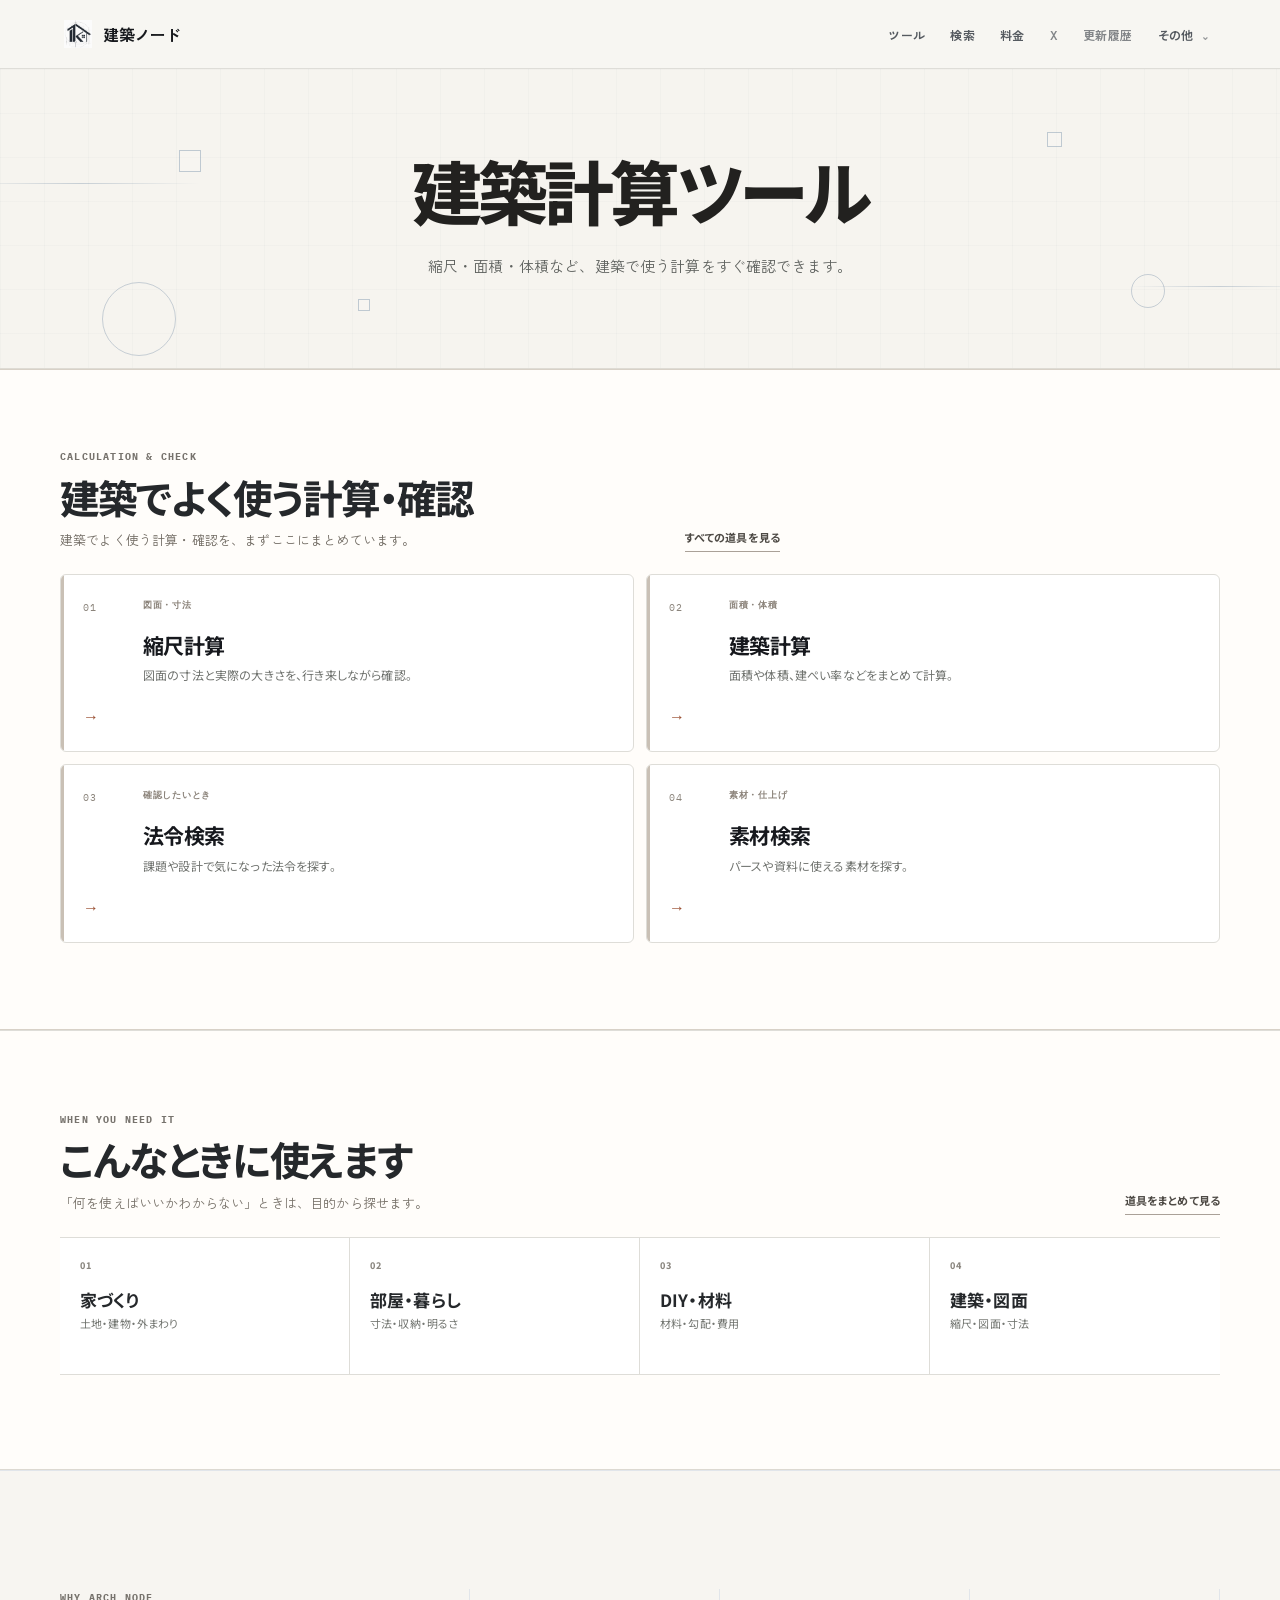
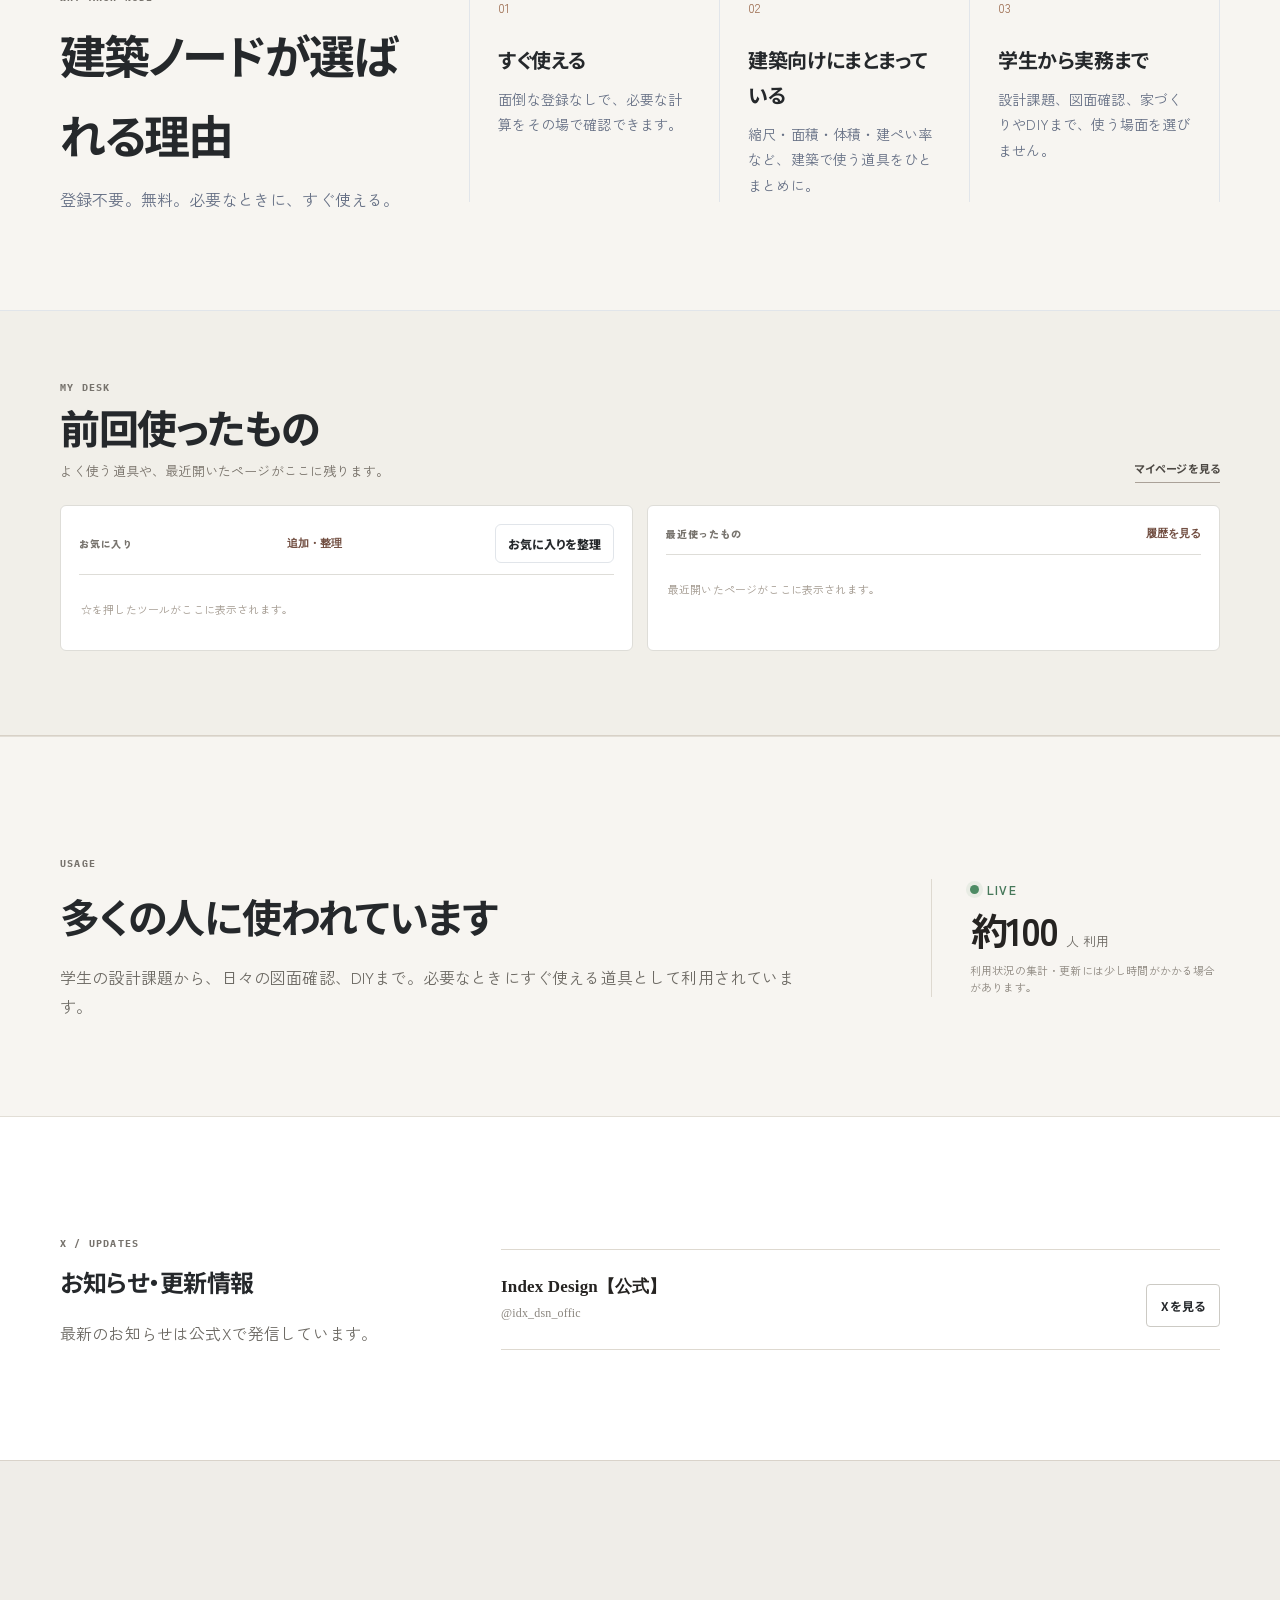
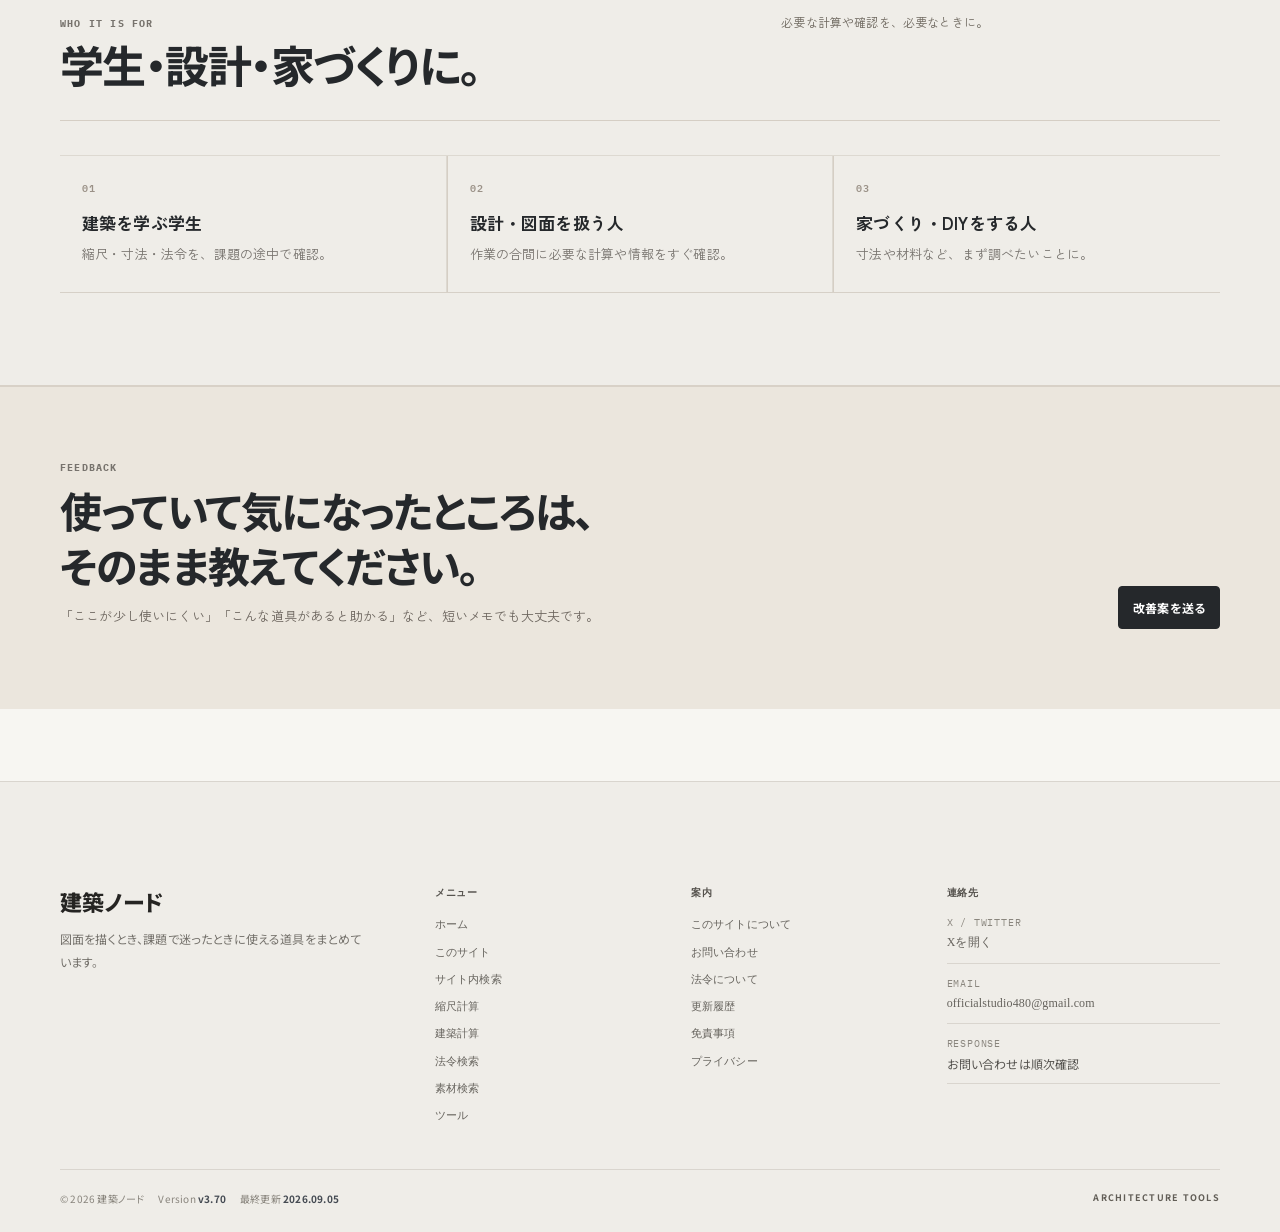
==== index.html @ 361b279d "Add files via upload" ====
<!doctype html>
<html lang="ja">
<head>
  <meta charset="UTF-8">
  <meta name="viewport" content="width=device-width, initial-scale=1">
  <meta name="description" content="建築ノードは、縮尺・面積・体積・建ぺい率など、建築で使う計算と確認のための道具をまとめたサイトです。建築を学ぶ学生から、図面を扱う人、家づくりやDIYをする人まで使えます。">
  <meta name="robots" content="index, follow">
  <meta name="author" content="建築ノード">
  <link rel="canonical" href="index.html">
  <meta property="og:type" content="website">
  <meta property="og:title" content="建築ノード｜建築計算・縮尺・図面確認の便利ツール">
  <meta property="og:description" content="建築ノードは、縮尺・面積・体積・建ぺい率など、建築で使う計算と確認のための道具をまとめたサイトです。建築を学ぶ学生から、図面を扱う人、家づくりやDIYをする人まで使えます。">
  <meta property="og:site_name" content="建築ノード">
  <meta name="twitter:card" content="summary">
  <meta name="twitter:title" content="建築ノード｜建築計算・縮尺・図面確認の便利ツール">
  <meta name="twitter:description" content="建築ノードは、縮尺・面積・体積・建ぺい率など、建築で使う計算と確認のための道具をまとめたサイトです。建築を学ぶ学生から、図面を扱う人、家づくりやDIYをする人まで使えます。">
  <meta name="theme-color" content="#f4f1eb">

  <title>建築ノード｜建築計算・縮尺・図面確認の便利ツール</title>
  <link rel="preconnect" href="https://fonts.googleapis.com">
  <link rel="preconnect" href="https://fonts.gstatic.com" crossorigin>
  <link href="https://fonts.googleapis.com/css2?family=IBM+Plex+Mono:wght@400;500;600&family=Manrope:wght@400;500;600;700;800&family=Noto+Sans+JP:wght@400;500;600;700;800&display=swap" rel="stylesheet">
  <link href="https://fonts.googleapis.com/css2?family=Zen+Kaku+Gothic+New:wght@400;500;600;700;800;900&display=swap" rel="stylesheet">
  <link rel="stylesheet" href="style.css">
  <meta name="google-site-verification" content="N6YGUapl4HbMPXYP9mu6be3vtUVY6AoU1dfnUfCmM9Y" />
<script type="application/ld+json">
[
  {
    "@context": "https://schema.org",
    "@type": "WebSite",
    "name": "建築ノード",
    "description": "建築ノードは、縮尺・面積・体積・建ぺい率など、建築で使う計算と確認のための道具をまとめたサイトです。建築を学ぶ学生から、図面を扱う人、家づくりやDIYをする人まで使えます。",
    "inLanguage": "ja"
  },
  {
    "@context": "https://schema.org",
    "@type": "WebPage",
    "name": "建築ノード｜建築計算・縮尺・図面確認の便利ツール",
    "description": "建築ノードは、縮尺・面積・体積・建ぺい率など、建築で使う計算と確認のための道具をまとめたサイトです。建築を学ぶ学生から、図面を扱う人、家づくりやDIYをする人まで使えます。",
    "inLanguage": "ja"
  }
]
  </script>
</head>
<body class="home-page">
<!-- このページの内容を編集するときは、このHTMLファイルを開いてください。 -->

<header class="site-header">
  <div class="container header-inner">
    <a class="logo" href="index.html">
      <span class="logo-mark"><img src="IMG/logo.png" alt="建築ノード"></span>
      <span>建築ノード</span>
    </a>

    <!-- PCでは各機能を直接表示。スマホではハンバーガーにまとめます。 -->
    <button class="menu-toggle" id="menuToggle" aria-label="メニュー" aria-expanded="false">
      <span></span>
      <span></span>
      <span></span>
    </button>
    <nav class="main-nav" id="mainNav" aria-label="メインナビゲーション">
      <a href="tools.html">ツール</a>
      <a href="search.html">検索</a>
      <a href="plans.html">料金</a>
      <a class="header-x-link" href="https://x.com/idx_dsn_offic" target="_blank" rel="noopener noreferrer" aria-label="公式Xを開く">X</a>
      <a class="header-updates-link" href="updates.html" aria-label="更新履歴">更新履歴</a>
      <details class="nav-more">
        <summary>その他</summary>
        <div class="nav-more-panel">
          <a href="scale.html">縮尺計算</a>
          <a href="calculator.html">建築計算</a>
          <a href="law.html">法令検索</a>
          <a href="materials.html">素材検索</a>
          <a href="about.html">このサイト</a>
          <a href="contact.html">お問い合わせ</a>
          <a href="mypage.html">マイページ</a>
        </div>
      </details>
    </nav>
  </div>
</header>

<main>
  <section class="hero hero-human home-hero-minimal" aria-labelledby="homeHeroTitle">
    <div class="home-motion-field" aria-hidden="true">
      <span class="motion-square motion-square-a"></span>
      <span class="motion-square motion-square-b"></span>
      <span class="motion-square motion-square-c"></span>
      <span class="motion-circle motion-circle-a"></span>
      <span class="motion-circle motion-circle-b"></span>
      <span class="motion-line motion-line-a"></span>
      <span class="motion-line motion-line-b"></span>
    </div>
    <div class="container home-hero-minimal-inner">
      <h1 id="homeHeroTitle">建築計算ツール</h1>
      <p>縮尺・面積・体積など、建築で使う計算をすぐ確認できます。</p>
    </div>
  </section>

  <section class="section home-tools" id="tools">
    <div class="container">
      <div class="section-intro home-section-intro">
        <div>
          <p class="section-label">CALCULATION & CHECK</p>
          <h2>建築でよく使う計算・確認</h2>
          <p>建築でよく使う計算・確認を、まずここにまとめています。</p>
        </div>
        <a class="text-link" href="tools.html">すべての道具を見る</a>
      </div>

      <div class="tool-grid human-tool-grid">
        <a class="tool-card human-tool-card human-tool-main" href="scale.html">
          <span class="human-tool-index">01</span>
          <div class="human-tool-content">
            <span class="human-tool-kicker">図面・寸法</span>
            <h2>縮尺計算</h2>
            <p>図面の寸法と実際の大きさを、行き来しながら確認。</p>
          </div>
          
        </a>

        <a class="tool-card human-tool-card human-tool-main" href="calculator.html">
          <span class="human-tool-index">02</span>
          <div class="human-tool-content">
            <span class="human-tool-kicker">面積・体積</span>
            <h2>建築計算</h2>
            <p>面積や体積、建ぺい率などをまとめて計算。</p>
          </div>
          
        </a>

        <a class="tool-card human-tool-card" href="law.html">
          <span class="human-tool-index">03</span>
          <div class="human-tool-content">
            <span class="human-tool-kicker">確認したいとき</span>
            <h2>法令検索</h2>
            <p>課題や設計で気になった法令を探す。</p>
          </div>
          
        </a>

        <a class="tool-card human-tool-card" href="materials.html">
          <span class="human-tool-index">04</span>
          <div class="human-tool-content">
            <span class="human-tool-kicker">素材・仕上げ</span>
            <h2>素材検索</h2>
            <p>パースや資料に使える素材を探す。</p>
          </div>
          
        </a>
      </div>
    </div>
  </section>

  <section class="section purpose-strip human-purpose" aria-label="目的から探す">
    <div class="container">
      <div class="purpose-strip-head">
        <div>
          <p class="section-label">WHEN YOU NEED IT</p>
          <h2>こんなときに使えます</h2>
          <p>「何を使えばいいかわからない」ときは、目的から探せます。</p>
        </div>
        <a class="text-link" href="tools.html">道具をまとめて見る</a>
      </div>
      <div class="purpose-strip-grid human-purpose-grid">
        <a class="purpose-card" href="tools.html?purpose=home"><small>01</small><strong>家づくり</strong><span>土地・建物・外まわり</span></a>
        <a class="purpose-card" href="tools.html?purpose=room"><small>02</small><strong>部屋・暮らし</strong><span>寸法・収納・明るさ</span></a>
        <a class="purpose-card" href="tools.html?purpose=diy"><small>03</small><strong>DIY・材料</strong><span>材料・勾配・費用</span></a>
        <a class="purpose-card" href="tools.html?purpose=arch"><small>04</small><strong>建築・図面</strong><span>縮尺・図面・寸法</span></a>
      </div>
    </div>
  </section>


  <section class="section reasons-section" aria-labelledby="reasonsTitle">
    <div class="container reasons-inner">
      <div class="reasons-intro">
        <p class="section-label">WHY ARCH NODE</p>
        <h2 id="reasonsTitle">建築ノードが選ばれる理由</h2>
        <p>登録不要。無料。必要なときに、すぐ使える。</p>
      </div>
      <div class="reasons-grid">
        <article class="reason-item">
          <span>01</span>
          <h3>すぐ使える</h3>
          <p>面倒な登録なしで、必要な計算をその場で確認できます。</p>
        </article>
        <article class="reason-item">
          <span>02</span>
          <h3>建築向けにまとまっている</h3>
          <p>縮尺・面積・体積・建ぺい率など、建築で使う道具をひとまとめに。</p>
        </article>
        <article class="reason-item">
          <span>03</span>
          <h3>学生から実務まで</h3>
          <p>設計課題、図面確認、家づくりやDIYまで、使う場面を選びません。</p>
        </article>
      </div>
    </div>
  </section>





  <section class="section node-dashboard home-dashboard" aria-label="建築ノード クイックアクセス">
    <div class="container">
      <div class="dashboard-heading">
        <div>
          <p class="section-label">MY DESK</p>
          <h2>前回使ったもの</h2>
          <p>よく使う道具や、最近開いたページがここに残ります。</p>
        </div>
        <a class="text-link" href="mypage.html">マイページを見る</a>
      </div>
      <div class="node-dashboard-grid">
        <div class="node-dashboard-panel human-dashboard-panel">
          <div class="node-panel-head"><span>お気に入り</span><a href="search.html">追加・整理</a></div>
          <div id="nodeFavorites" class="node-mini-grid"></div>
        </div>
        <div class="node-dashboard-panel human-dashboard-panel">
          <div class="node-panel-head"><span>最近使ったもの</span><a href="search.html">履歴を見る</a></div>
          <div id="nodeRecent" class="node-mini-grid"></div>
        </div>
      </div>
    </div>
  </section>


  <section class="section usage-section" aria-label="利用状況">
    <div class="container usage-natural">
      <div class="usage-natural-copy">
        <p class="section-label">USAGE</p>
        <h2>多くの人に使われています</h2>
        <p>学生の設計課題から、日々の図面確認、DIYまで。必要なときにすぐ使える道具として利用されています。</p>
      </div>
      <div class="usage-natural-status" aria-label="現在の利用状況">
        <div class="usage-live"><span class="live-dot" aria-hidden="true"></span><span>LIVE</span></div>
        <div class="usage-people"><strong id="usageCount">約100</strong><span>人 利用</span></div>
        <p>利用状況の集計・更新には少し時間がかかる場合があります。</p>
      </div>
    </div>
  </section>
  <section class="section x-section" aria-labelledby="xTimelineTitle">
    <div class="container x-section-inner x-link-only">
      <div class="x-section-heading">
        <p class="section-label">X / UPDATES</p>
        <h2 id="xTimelineTitle">お知らせ・更新情報</h2>
        <p>最新のお知らせは公式Xで発信しています。</p>
      </div>
      <a class="x-update-link-card" href="https://x.com/idx_dsn_offic" target="_blank" rel="noopener noreferrer" aria-label="Index Design公式Xを見る">
        <div>
          <strong>Index Design【公式】</strong>
          <span>@idx_dsn_offic</span>
        </div>
        <span class="button secondary">Xを見る</span>
      </a>
    </div>
  </section>

  <section class="section people-section people-section-clean" aria-label="建築ノードを使う人">
    <div class="container">
      <div class="people-section-head">
        <div>
          <p class="section-label">WHO IT IS FOR</p>
          <h2>学生・設計・家づくりに。</h2>
        </div>
        <p class="people-section-note">必要な計算や確認を、必要なときに。</p>
      </div>
      <div class="people-simple-grid">
        <div class="people-simple-item"><span>01</span><strong>建築を学ぶ学生</strong><p>縮尺・寸法・法令を、課題の途中で確認。</p></div>
        <div class="people-simple-item"><span>02</span><strong>設計・図面を扱う人</strong><p>作業の合間に必要な計算や情報をすぐ確認。</p></div>
        <div class="people-simple-item"><span>03</span><strong>家づくり・DIYをする人</strong><p>寸法や材料など、まず調べたいことに。</p></div>
      </div>
    </div>
  </section>

  <section class="section home-feedback" aria-label="フィードバック">
    <div class="container home-feedback-inner">
      <div>
        <p class="section-label">FEEDBACK</p>
        <h2>使っていて気になったところは、<br>そのまま教えてください。</h2>
        <p>「ここが少し使いにくい」「こんな道具があると助かる」など、短いメモでも大丈夫です。</p>
      </div>
      <a class="button" data-feedback href="contact.html">改善案を送る</a>
    </div>
  </section>

</main>

<footer class="site-footer">
  <div class="container site-footer-inner">
    <div class="footer-top">
      <div class="footer-brand">
        <div class="footer-brand-name">建築ノード</div>
        <p class="footer-brand-copy">図面を描くとき、課題で迷ったときに使える道具をまとめています。</p>
      </div>

      <div>
        <div class="footer-heading">メニュー</div>
        <nav class="footer-links" aria-label="フッターナビゲーション">
          <a href="index.html">ホーム</a>
          <a href="about.html">このサイト</a>
          <a href="search.html">サイト内検索</a>
          <a href="scale.html">縮尺計算</a>
          <a href="calculator.html">建築計算</a>
          <a href="law.html">法令検索</a>
          <a href="materials.html">素材検索</a><a href="tools.html">ツール</a>
        </nav>
      </div>

      <div>
        <div class="footer-heading">案内</div>
        <div class="footer-links">
          <a href="about.html">このサイトについて</a>
          <a href="contact.html">お問い合わせ</a>
          <a href="law.html">法令について</a>
          <a href="updates.html">更新履歴</a>
          <a href="about.html#disclaimer">免責事項</a>
          <a href="about.html#privacy">プライバシー</a>
        </div>
      </div>

      <div>
        <div class="footer-heading">連絡先</div>
        <div class="footer-contact">
          <div class="footer-contact-row">
            <span class="footer-label">X / Twitter</span>
            <a id="footerXLink" href="#" aria-label="X">未設定</a>
          </div>
          <div class="footer-contact-row">
            <span class="footer-label">Email</span>
            <a id="footerMailLink" href="#" aria-label="メール">未設定</a>
          </div>
          <div class="footer-contact-row">
            <span class="footer-label">Response</span>
            <span>お問い合わせは順次確認</span>
          </div>
        </div>
      </div>
    </div>

    <div class="footer-meta">
      <div class="footer-meta-left">
        <span>© 2026 建築ノード</span>
        <span>Version <strong data-site-version>v3.73</strong></span>
        <span>最終更新 <strong data-site-updated>2026.09.05</strong></span>
      </div>
      <div class="footer-meta-right">
        <span class="footer-status">ARCHITECTURE TOOLS</span>
      </div>
    </div>
  </div>
</footer>

<button class="back-to-top" id="backToTop" type="button" aria-label="ページ上部へ戻る">
  <span aria-hidden="true">↑</span>
</button>

<script src="script.js"></script>
</body>
</html>
---- style.css ----
/* ========================================
   建築ノード - 共通CSS
   ここを編集するとサイト全体のデザインを変更できます。
   ======================================== */

:root {
  /* 色 */
  --background: #f6f7f9;
  --surface: #ffffff;
  --surface-hover: #fbfcff;
  --grid-line: #e5e8ed;
  --text: #16181d;
  --sub-text: #667085;
  --muted: #98a0ad;
  --border: #e1e5ea;
  --accent: #315fe8;
  --accent-hover: #244bc2;
  --black: #16181d;

  /* 形・幅 */
  --radius: 12px;
  --max-width: 1180px;

  /* 影 */
  --shadow: 0 8px 30px rgba(16, 24, 40, 0.06);
}

* {
  box-sizing: border-box;
}

html {
  scroll-behavior: smooth;
}

body {
  margin: 0;
  background: var(--background);
  color: var(--text);
  font-family: "UD デジタル 教科書体 N-R", "UD Digi Kyokasho N-R", "BIZ UDP明朝", "Yu Mincho", serif;
  font-size: 17px;
  line-height: 1.7;
  -webkit-font-smoothing: antialiased;
}

a {
  color: inherit;
}

/* ---------- 共通コンテナ ---------- */
.container {
  width: min(var(--max-width), calc(100% - 64px));
  margin: 0 auto;
}

/* ---------- ヘッダー ---------- */
.site-header {
  position: sticky;
  top: 0;
  z-index: 100;
  background: #ffffff;
  border-bottom: 1px solid var(--border);
  backdrop-filter: blur(14px);
}

.header-inner {
  min-height: 72px;
  display: flex;
  align-items: center;
  justify-content: space-between;
}

/* ロゴ */
.logo {
  display: inline-flex;
  align-items: center;
  gap: 2px;
  text-decoration: none;
  font-family: "UD デジタル 教科書体 N-R", "UD Digi Kyokasho N-R", "BIZ UDP明朝", "Yu Mincho", serif;
  font-size: 20px;
  font-weight: 600;
  letter-spacing: 0.075em;
  white-space: nowrap;
}

.logo-mark img{
  width: 45px;
  display: grid;
  place-items: center;
  font-family: "UD デジタル 教科書体 N-R", "UD Digi Kyokasho N-R", "BIZ UDP明朝", "Yu Mincho", serif;
}

/* PCナビ
   ツールを隠さず、ヘッダーから直接選べるようにしています。 */
.main-nav {
  display: flex;
  align-items: center;
  gap: 28px;
}

.main-nav > a {
  position: relative;
  padding: 8px 0;
  color: #343840;
  font-family: "UD デジタル 教科書体 N-R", "UD Digi Kyokasho N-R", "BIZ UDP明朝", "Yu Mincho", serif;
  font-size: 11px;
  font-weight: 700;
  letter-spacing: 0.12em;
  text-decoration: none;
  white-space: nowrap;
  transition: color 0.18s ease;
}

.main-nav > a:hover {
  color: var(--accent);
}

.main-nav > a::after {
  content: "";
  position: absolute;
  left: 0;
  right: 0;
  bottom: 2px;
  height: 1px;
  background: var(--accent);
  transform: scaleX(0);
  transform-origin: right;
  transition: transform 0.18s ease;
}

.main-nav > a:hover::after,
.main-nav > a:focus-visible::after {
  transform: scaleX(1);
  transform-origin: left;
}

/* ハンバーガー */
.menu-toggle {
  position: relative;
  z-index: 120;
  display: none;
  width: 40px;
  height: 40px;
  padding: 8px;
  border: 1px solid var(--border);
  border-radius: 8px;
  background: var(--surface);
  cursor: pointer;
}

.menu-toggle span {
  display: block;
  height: 1px;
  margin: 5px 0;
  background: var(--text);
}

/* ---------- トップページ ---------- */
.hero {
  min-height: 590px;
  display: flex;
  align-items: center;
  border-bottom: 1px solid var(--border);

  /* 建築図面をイメージした細いグリッド */
  background-color: var(--background);
  background-image:
    linear-gradient(to right, var(--grid-line) 1px, transparent 1px),
    linear-gradient(to bottom, var(--grid-line) 1px, transparent 1px);
  background-size: 48px 48px;
}

.hero-inner {
  max-width: 720px;
  padding: 56px 0 62px;
}

.eyebrow {
  margin: 0 0 20px;
  color: var(--accent);
  font-family: "UD デジタル 教科書体 N-R", "UD Digi Kyokasho N-R", "BIZ UDP明朝", "Yu Mincho", serif;
  font-size: 11px;
  font-weight: 800;
  letter-spacing: 0.18em;
  line-height: 1.4;
}

.hero h1 {
  margin: 0;
  color: var(--text);
  font-size: clamp(50px, 6vw, 76px);
  line-height: 1.08;
  letter-spacing: -0.055em;
  font-weight: 800;
}

.hero h1 .accent {
  display: block;
  margin-top: 2px;
  color: var(--accent);
}

.hero p:not(.eyebrow) {
  max-width: 430px;
  margin: 28px 0 0;
  color: #596273;
  font-size: 14px;
  line-height: 1.9;
}

.hero-button {
  display: inline-flex;
  align-items: center;
  justify-content: space-between;
  min-width: 157px;
  margin-top: 31px;
  padding: 14px 17px;
  border: 1px solid var(--black);
  border-radius: 8px;
  background: var(--black);
  color: #fff;
  text-decoration: none;
  font-size: 13px;
  font-weight: 700;
  box-shadow: 0 5px 14px rgba(16, 24, 40, 0.12);
  transition: 0.18s ease;
}

.hero-button span:last-child {
  margin-left: 24px;
  font-size: 17px;
  line-height: 1;
}

.hero-button:hover {
  background: #2c2f35;
  transform: translateY(-2px);
}

/* ---------- ツールセクション ---------- */
.section {
  padding: 92px 0 112px;
}

.section-label {
  margin: 0 0 30px;
  color: var(--accent);
  font-family: "UD デジタル 教科書体 N-R", "UD Digi Kyokasho N-R", "BIZ UDP明朝", "Yu Mincho", serif;
  font-size: 11px;
  font-weight: 800;
  letter-spacing: 0.18em;
}

/* ツール一覧：関連するものを視線で追いやすい2列構成 */
.tool-grid {
  display: grid;
  grid-template-columns: repeat(2, minmax(0, 1fr));
  gap: 14px;
}

.tool-grid-extended {
  grid-template-columns: repeat(2, minmax(0, 1fr));
  gap: 18px;
}

.tool-card {
  min-height: 126px;
  display: grid;
  grid-template-columns: 190px 1fr auto;
  align-items: center;
  gap: 28px;
  padding: 27px 24px;
  background: rgba(255, 255, 255, 0.72);
  border: 1px solid var(--border);
  text-decoration: none;
  transition:
    background 0.18s ease,
    padding-left 0.18s ease,
    box-shadow 0.18s ease;
}

.tool-card:hover {
  padding-left: 30px;
  background: var(--surface);
  box-shadow: var(--shadow);
}

.tool-number {
  color: var(--muted);
  font-family: "UD デジタル 教科書体 N-R", "UD Digi Kyokasho N-R", "BIZ UDP明朝", "Yu Mincho", serif;
  font-size: 10px;
  font-weight: 700;
  letter-spacing: 0.14em;
}

.tool-card h2 {
  margin: 0 0 3px;
  color: var(--text);
  font-size: 19px;
  line-height: 1.4;
  letter-spacing: -0.02em;
}

.tool-card p {
  margin: 0;
  color: var(--sub-text);
  font-size: 13px;
}

.tool-card::after {
  content: "→";
  color: var(--accent);
  font-family: "UD デジタル 教科書体 N-R", "UD Digi Kyokasho N-R", "BIZ UDP明朝", "Yu Mincho", serif;
  font-size: 18px;
  transition: transform 0.18s ease;
}

.tool-card:hover::after {
  transform: translateX(4px);
}

/* ---------- 各ページ ---------- */
.page {
  padding: 76px 0 110px;
}

.page-heading {
  max-width: 780px;
  margin-bottom: 42px;
}

.page-heading h1 {
  margin: 0;
  color: var(--text);
  font-size: clamp(38px, 5vw, 58px);
  line-height: 1.15;
  letter-spacing: -0.045em;
}

.page-heading p:not(.eyebrow) {
  margin: 16px 0 0;
  color: var(--sub-text);
  font-size: 14px;
}

/* ---------- カード ---------- */
.card-grid,
.about-grid {
  display: grid;
  grid-template-columns: repeat(2, 1fr);
  border-top: 1px solid var(--border);
  border-left: 1px solid var(--border);
}

.card,
.about-block {
  padding: 26px;
  background: var(--surface);
  border-right: 1px solid var(--border);
  border-bottom: 1px solid var(--border);
}

.card h2,
.about-block h2 {
  margin: 10px 0 9px;
  color: var(--text);
  font-size: 18px;
  line-height: 1.4;
}

.card p,
.about-block p {
  margin: 0;
  color: var(--sub-text);
  font-size: 14px;
}

/* ---------- 検索フォーム ---------- */
.search-box {
  display: flex;
  gap: 10px;
  flex-wrap: wrap;
  margin-bottom: 14px;
}

.search-box input,
.search-box select,
.calc-form input,
.calc-form select {
  min-height: 46px;
  padding: 10px 13px;
  background: var(--surface);
  color: var(--text);
  border: 1px solid #d5dae1;
  border-radius: 8px;
  font: inherit;
}

.search-box input {
  flex: 1;
  min-width: 240px;
}

.search-box select {
  min-width: 180px;
}

.search-box input:focus,
.search-box select:focus,
.calc-form input:focus,
.calc-form select:focus {
  outline: 2px solid rgba(49, 95, 232, 0.16);
  border-color: var(--accent);
}

.result-count {
  color: var(--sub-text);
  font-size: 13px;
}

/* ---------- タグ ---------- */
.tag {
  display: inline-block;
  padding: 3px 8px;
  border-radius: 5px;
  background: #eef1f6;
  color: #596170;
  font-size: 11px;
  font-weight: 700;
}

.muted {
  font-size: 12px !important;
}

/* ---------- ボタン ---------- */
.button {
  display: inline-block;
  margin-top: 12px;
  padding: 10px 14px;
  border: 1px solid var(--accent);
  border-radius: 8px;
  background: var(--accent);
  color: #fff;
  text-decoration: none;
  font-size: 13px;
  font-weight: 700;
  cursor: pointer;
}

.button:hover {
  background: var(--accent-hover);
}

.button.secondary {
  background: transparent;
  color: var(--text);
  border-color: #cfd4dc;
}

.button.secondary:hover {
  background: #f1f3f6;
}

/* ---------- 計算フォーム ---------- */
.calc-google-button {
  margin-bottom: 10px;
}

.calc-form {
  padding: 26px;
  background: var(--surface);
  border: 1px solid var(--border);
  border-radius: var(--radius);
  box-shadow: var(--shadow);
}

.calc-row {
  display: grid;
  grid-template-columns: 1fr 1fr;
  gap: 14px;
  margin-bottom: 14px;
}

.calc-form label {
  display: block;
  margin-bottom: 6px;
  color: #3d4350;
  font-size: 12px;
  font-weight: 700;
}

.calc-form input,
.calc-form select {
  width: 100%;
}

.result {
  margin-top: 16px;
  padding: 15px;
  background: #f3f5f8;
  border-left: 2px solid var(--accent);
  border-radius: 0 6px 6px 0;
  font-weight: 700;
}

/* ---------- 素材プレビュー ---------- */
.material-preview {
  display: grid;
  height: 120px;
  margin-bottom: 16px;
  place-items: center;
  border-radius: 8px;
  background: #d7d1c6;
  color: #fff;
  font-size: 25px;
  font-weight: 800;
}

/* ---------- 注意書き ---------- */
.notice {
  margin-top: 28px;
  padding: 18px;
  background: #f1f3f6;
  border-left: 2px solid #aeb5bf;
  border-radius: 0 6px 6px 0;
}

.notice p {
  margin: 5px 0 0;
  color: var(--sub-text);
  font-size: 13px;
}

/* ---------- 結果なし ---------- */
.empty {
  grid-column: 1 / -1;
  padding: 34px;
  border: 1px dashed #c9ced6;
  color: var(--sub-text);
  text-align: center;
}

/* ---------- ABOUT ---------- */
.about-block p {
  white-space: pre-line;
}

/* ---------- フッター ---------- */
.site-footer {
  padding: 30px 0;
  border-top: 1px solid var(--border);
  color: var(--sub-text);
  font-size: 12px;
}

.footer-links {
  display: flex;
  flex-wrap: wrap;
  gap: 18px;
  margin-top: 8px;
}

.footer-links a {
  text-decoration: none;
}

.footer-links a:hover {
  color: var(--accent);
}

/* ========================================
   スマートフォン
   ======================================== */
@media (max-width: 900px) {
  .container {
    width: calc(100% - 40px);
  }

  .main-nav {
    gap: 18px;
  }

  .tool-card {
    grid-template-columns: 130px 1fr auto;
  }
}

@media (max-width: 760px) {
  .container {
    width: calc(100% - 32px);
  }

  .header-inner {
    min-height: 64px;
  }

  .menu-toggle {
    display: grid;
    place-items: center;
  }

  .menu-toggle span {
    grid-area: 1 / 1;
    width: 22px;
    margin: 0;
    transition: transform 0.18s ease, opacity 0.18s ease;
  }

  .menu-toggle span:nth-child(1) {
    transform: translateY(-6px);
  }

  .menu-toggle span:nth-child(2) {
    transform: translateY(0);
  }

  .menu-toggle span:nth-child(3) {
    transform: translateY(6px);
  }

  .menu-toggle.is-open span:nth-child(1) {
    transform: rotate(45deg);
  }

  .menu-toggle.is-open span:nth-child(2) {
    opacity: 0;
  }

  .menu-toggle.is-open span:nth-child(3) {
    transform: rotate(-45deg);
  }

  /* スマホではヘッダー内のリンクをハンバーガーにまとめる */
  .main-nav {
    display: none;
    position: absolute;
    top: 64px;
    left: 0;
    right: 0;
    flex-direction: column;
    align-items: stretch;
    gap: 0;
    padding: 8px 20px 18px;
    background: rgba(255, 255, 255, 0.98);
    border-bottom: 1px solid var(--border);
    box-shadow: 0 10px 24px rgba(16, 24, 40, 0.07);
  }

  .main-nav.open {
    display: flex;
  }

  .main-nav > a {
    width: 100%;
    padding: 13px 0;
    border-bottom: 1px solid #eef0f3;
    font-size: 11px;
  }

  .hero {
    min-height: 560px;
    background-size: 32px 32px;
  }

  .hero-inner {
    padding: 52px 0 58px;
  }

  .hero h1 {
    font-size: clamp(45px, 13vw, 65px);
  }

  .hero p:not(.eyebrow) {
    font-size: 13px;
  }

  .section {
    padding: 70px 0 80px;
  }

  .tool-card {
    min-height: 112px;
    grid-template-columns: 1fr auto;
    gap: 6px 12px;
    padding: 22px 18px;
  }

  .tool-card:hover {
    padding-left: 22px;
  }

  .tool-number {
    grid-column: 1 / -1;
  }

  .tool-card h2 {
    font-size: 18px;
  }

  .tool-card p {
    font-size: 12px;
  }

  .card-grid,
  .about-grid,
  .calc-row {
    grid-template-columns: 1fr;
  }

  .page {
    padding: 56px 0 80px;
  }

  .page-heading h1 {
    font-size: 40px;
  }

  .search-box input,
  .search-box select {
    width: 100%;
    min-width: 0;
  }
}


/* ---------- サイト内検索 ---------- */
.global-search {
  max-width: 760px;
  margin-bottom: 34px;
}

.global-search-form {
  display: flex;
  gap: 10px;
  align-items: stretch;
}

.global-search-form input {
  flex: 1;
  min-width: 0;
  min-height: 54px;
  padding: 12px 16px;
  border: 1px solid #d5dae1;
  border-radius: 10px;
  background: var(--surface);
  color: var(--text);
  font: inherit;
  box-shadow: var(--shadow);
}

.global-search-form input:focus {
  outline: 2px solid rgba(49, 95, 232, 0.16);
  border-color: var(--accent);
}

.global-search-form .hero-button {
  margin-top: 0;
  min-width: 130px;
  border-radius: 10px;
}

@media (max-width: 760px) {
  .global-search-form {
    flex-direction: column;
  }

  .global-search-form .hero-button {
    width: 100%;
  }
}


/* ---------- よく使う検索カテゴリ ---------- */
.quick-search {
  margin: 0 0 34px;
}

.quick-search-label {
  margin: 0 0 12px;
  color: var(--accent);
  font-family: "UD デジタル 教科書体 N-R", "UD Digi Kyokasho N-R", "BIZ UDP明朝", "Yu Mincho", serif;
  font-size: 10px;
  font-weight: 800;
  letter-spacing: 0.16em;
}

.quick-search-list {
  display: flex;
  flex-wrap: wrap;
  gap: 8px;
}

.quick-search-button {
  padding: 9px 15px;
  border: 1px solid var(--border);
  border-radius: 999px;
  background: var(--surface);
  color: #3f4652;
  font: inherit;
  font-size: 12px;
  font-weight: 600;
  cursor: pointer;
  transition: 0.18s ease;
}

.quick-search-button:hover {
  border-color: var(--accent);
  color: var(--accent);
  background: #f8f9ff;
  transform: translateY(-1px);
}

@media (max-width: 760px) {
  .quick-search-list {
    gap: 6px;
  }

  .quick-search-button {
    padding: 8px 12px;
  }
}


/* ========================================
   Google検索ボタン
   ======================================== */
.secondary-button {
  display: inline-flex;
  align-items: center;
  justify-content: center;
  width: fit-content;
  margin-top: 14px;
  padding: 9px 14px;
  border: 1px solid var(--border);
  border-radius: 8px;
  background: var(--surface);
  color: var(--text);
  font-size: 13px;
  font-weight: 600;
  cursor: pointer;
  transition: 0.2s ease;
}

.secondary-button:hover {
  background: var(--surface-hover);
  border-color: var(--accent);
  color: var(--accent);
}

/* ---------- 全ページ共通：建築図面を意識した背景 ---------- */
body {
  background-color: #f4f5f7;
  background-image:
    linear-gradient(to right, rgba(22, 24, 29, 0.035) 1px, transparent 1px),
    linear-gradient(to bottom, rgba(22, 24, 29, 0.035) 1px, transparent 1px),
    linear-gradient(to right, rgba(49, 95, 232, 0.045) 1px, transparent 1px),
    linear-gradient(to bottom, rgba(49, 95, 232, 0.045) 1px, transparent 1px);
  background-size: 24px 24px, 24px 24px, 120px 120px, 120px 120px;
  background-attachment: fixed;
}

/* コンテンツの面は少しだけ浮かせ、背景の図面感を残す */
.page-main,
main:not(.hero) {
  position: relative;
}

.site-footer {
  position: relative;
  background: rgba(244, 245, 247, 0.88);
}

/* 法令・素材・検索などの各カードを背景からわずかに分離 */
.card,
.tool-card,
.search-box,
.search-result,
.calculator-card,
.law-card,
.material-card {
  background-color: rgba(255, 255, 255, 0.93);
}

@media (max-width: 700px) {
  body {
    background-size: 20px 20px, 20px 20px, 100px 100px, 100px 100px;
  }
}



/* ========================================
   建築ラボ - トップページの控えめなオブジェクトモーション
   ※既存レイアウト・寸法・配置には触れません
   ======================================== */
@keyframes archiObjectFloatA {
  0%, 100% { transform: translate3d(0, 0, 0) rotate(0deg); }
  50% { transform: translate3d(18px, -12px, 0) rotate(3deg); }
}

@keyframes archiObjectFloatB {
  0%, 100% { transform: translate3d(0, 0, 0) rotate(0deg); }
  50% { transform: translate3d(-16px, 10px, 0) rotate(-2deg); }
}

@keyframes archiObjectFloatC {
  0%, 100% { transform: translate3d(0, 0, 0) rotate(0deg); opacity: .26; }
  50% { transform: translate3d(9px, -8px, 0) rotate(5deg); opacity: .42; }
}

@keyframes archiObjectLine {
  0%, 100% { transform: translateX(-8px); opacity: .10; }
  50% { transform: translateX(8px); opacity: .28; }
}

@keyframes archiArrow {
  0%, 100% { transform: translateX(0); }
  50% { transform: translateX(5px); }
}

.home-page .hero {
  position: relative;
  overflow: hidden;
  isolation: isolate;
}

/* 既存のヒーロー背景に、建築模型のような薄いオブジェクトを浮かせる */
.home-page .hero::before {
  content: "";
  position: absolute;
  top: 18%;
  right: 9%;
  width: 170px;
  height: 110px;
  border: 1px solid rgba(49, 95, 232, .18);
  background: rgba(255, 255, 255, .18);
  box-shadow: 26px 20px 0 -1px rgba(49, 95, 232, .035);
  pointer-events: none;
  z-index: 1;
  animation: archiObjectFloatA 7.5s ease-in-out infinite;
}

.home-page .hero::after {
  content: "";
  position: absolute;
  right: 16%;
  bottom: 16%;
  width: 90px;
  height: 90px;
  border: 1px solid rgba(49, 95, 232, .16);
  border-radius: 50%;
  background:
    linear-gradient(rgba(49, 95, 232, .12), rgba(49, 95, 232, .12)) center / 100% 1px no-repeat,
    linear-gradient(90deg, rgba(49, 95, 232, .12), rgba(49, 95, 232, .12)) center / 1px 100% no-repeat;
  pointer-events: none;
  z-index: 1;
  animation: archiObjectFloatB 9s ease-in-out infinite;
}

.home-page .hero-inner {
  position: relative;
  z-index: 3;
}

/* 3つ目の小さな物体 */
.home-page .hero .container::before {
  content: "";
  position: absolute;
  right: 6%;
  top: 52%;
  width: 34px;
  height: 34px;
  border: 1px solid rgba(49, 95, 232, .18);
  transform: rotate(45deg);
  pointer-events: none;
  z-index: 2;
  animation: archiObjectFloatC 6.2s ease-in-out infinite;
}

/* 基準線もほんの少しだけ動かす */
.home-page .hero .container::after {
  content: "";
  position: absolute;
  right: 7%;
  top: 35%;
  width: 180px;
  height: 1px;
  background: linear-gradient(to right, transparent, rgba(49, 95, 232, .20), transparent);
  pointer-events: none;
  z-index: 1;
  animation: archiObjectLine 5.5s ease-in-out infinite;
}

.home-page .hero-button span:last-child {
  animation: archiArrow 1.9s ease-in-out infinite;
}

@media (max-width: 760px) {
  .home-page .hero::before {
    right: -45px;
    width: 120px;
    height: 78px;
  }

  .home-page .hero::after {
    right: 4%;
    bottom: 14%;
    width: 70px;
    height: 70px;
  }

  .home-page .hero .container::before,
  .home-page .hero .container::after {
    right: 4%;
  }
}

@media (prefers-reduced-motion: reduce) {
  .home-page .hero::before,
  .home-page .hero::after,
  .home-page .hero .container::before,
  .home-page .hero .container::after,
  .home-page .hero-button span:last-child {
    animation: none;
  }
}

/* ========================================
   建築ノード - 共通フッター v3.3
   ======================================== */
.site-footer {
  margin-top: 72px;
  padding: 0;
  border-top: 1px solid var(--border);
  background: rgba(244, 245, 247, 0.94);
  color: var(--sub-text);
  font-size: 12px;
}

.site-footer-inner {
  padding: 42px 0 22px;
}

.footer-top {
  display: grid;
  grid-template-columns: 1.2fr 1fr 1fr 1fr;
  gap: 38px;
  padding-bottom: 34px;
}

.footer-brand {
  min-width: 0;
}

.footer-brand-name {
  color: var(--text);
  font-size: 18px;
  font-weight: 800;
  letter-spacing: .02em;
  margin-bottom: 8px;
}

.footer-brand-copy {
  max-width: 320px;
  line-height: 1.8;
  margin: 0;
}

.footer-heading {
  color: var(--text);
  font-size: 11px;
  font-weight: 800;
  letter-spacing: .1em;
  margin: 2px 0 12px;
  text-transform: uppercase;
}

.footer-links {
  display: grid;
  gap: 8px;
  margin: 0;
}

.footer-links a,
.footer-contact a {
  color: inherit;
  text-decoration: none;
}

.footer-links a:hover,
.footer-contact a:hover {
  color: var(--accent);
}

.footer-contact {
  display: grid;
  gap: 9px;
  line-height: 1.6;
}

.footer-contact-row {
  display: grid;
  gap: 2px;
}

.footer-label {
  font-size: 10px;
  letter-spacing: .08em;
  text-transform: uppercase;
  opacity: .68;
}

.footer-meta {
  display: flex;
  justify-content: space-between;
  gap: 20px;
  padding-top: 18px;
  border-top: 1px solid var(--border);
  font-size: 10px;
  letter-spacing: .02em;
}

.footer-meta-left,
.footer-meta-right {
  display: flex;
  flex-wrap: wrap;
  gap: 14px;
}

.footer-status {
  color: var(--text);
  font-weight: 700;
}

@media (max-width: 760px) {
  .site-footer {
    margin-top: 56px;
  }
  .site-footer-inner {
    padding: 34px 0 18px;
  }
  .footer-top {
    grid-template-columns: 1fr 1fr;
    gap: 28px 22px;
  }
  .footer-brand {
    grid-column: 1 / -1;
  }
  .footer-meta {
    align-items: flex-start;
    flex-direction: column;
    gap: 8px;
  }
}

@media (max-width: 480px) {
  .footer-top {
    grid-template-columns: 1fr;
  }
  .footer-brand {
    grid-column: auto;
  }
}

/* CONTACT page */
.contact-card { min-height: 180px; }
.contact-card p { line-height: 1.8; }
.contact-card a { transition: opacity .2s ease; }
.contact-card a:hover { opacity: .6; }

/* ========================================
   建築ノード v3.2 / QUICK ACCESS & UTILITIES
   既存レイアウトの上に機能を追加するための補助スタイル
   ======================================== */
.node-dashboard { padding-top: 34px; }
.node-dashboard-head { display:flex; align-items:flex-end; justify-content:space-between; gap:28px; margin-bottom:24px; }
.node-dashboard-head h2 { margin:0; font-size:clamp(22px,3vw,32px); letter-spacing:-.03em; }
.node-quick-search { display:flex; gap:8px; width:min(440px,100%); }
.node-quick-search input { flex:1; min-width:0; }
.node-dashboard-grid { display:grid; grid-template-columns:1fr 1fr; gap:16px; }
.node-dashboard-panel { border:1px solid var(--border); background:rgba(255,255,255,.68); padding:18px; }
.node-panel-head { display:flex; justify-content:space-between; align-items:center; gap:12px; margin-bottom:14px; font-size:10px; font-weight:800; letter-spacing:.12em; }
.node-panel-head a { color:var(--sub-text); text-decoration:none; letter-spacing:0; font-size:11px; font-weight:600; }
.node-mini-grid { display:grid; grid-template-columns:1fr 1fr; gap:10px; }
.node-mini-card { position:relative; display:flex; flex-direction:column; gap:3px; min-width:0; padding:13px 38px 12px 13px; border:1px solid var(--border); background:var(--surface); text-decoration:none; transition:transform .2s ease, border-color .2s ease, box-shadow .2s ease; }
.node-mini-card:hover { transform:translateY(-2px); border-color:rgba(49,95,232,.35); box-shadow:var(--shadow); }
.node-mini-card span { color:var(--accent); font:700 9px/1.2 "UD デジタル 教科書体 N-R", "UD Digi Kyokasho N-R", "Hiragino Mincho ProN", "Yu Mincho", serif; letter-spacing:.12em; }
.node-mini-card strong { font-size:14px; }
.node-mini-card small { color:var(--sub-text); font-size:10px; line-height:1.5; }
.node-empty { margin:0; color:var(--muted); font-size:11px; }
.node-favorite-host { position:relative; }
.node-favorite { position:absolute; top:9px; right:9px; z-index:4; width:26px; height:26px; padding:0; border:1px solid var(--border); border-radius:50%; background:rgba(255,255,255,.94); color:var(--muted); font-size:15px; line-height:1; cursor:pointer; display:grid; place-items:center; transition:color .2s ease, border-color .2s ease, transform .2s ease; }
.node-favorite:hover { transform:scale(1.05); }
.node-favorite.active { color:var(--accent); border-color:rgba(49,95,232,.28); }
.tool-card .node-favorite { opacity:0; }
.tool-card:hover .node-favorite, .tool-card:focus-within .node-favorite, .node-favorite.active { opacity:1; }
.result-actions { display:flex; justify-content:flex-end; margin-top:7px; }
.result-copy, .preset-example { border:1px solid var(--border); background:var(--surface); color:var(--sub-text); border-radius:7px; padding:6px 9px; font:600 10px/1.2 "UD デジタル 教科書体 N-R", "UD Digi Kyokasho N-R", "Hiragino Mincho ProN", "Yu Mincho", serif; cursor:pointer; transition:border-color .18s ease, color .18s ease, background .18s ease; }
.result-copy:hover, .preset-example:hover { color:var(--accent); border-color:rgba(49,95,232,.35); background:#fbfcff; }
.preset-example { display:block; margin:0 0 9px; }
.update-list { display:grid; gap:14px; }
.update-item { border:1px solid var(--border); background:var(--surface); padding:22px 24px; }
.update-item > div { display:flex; align-items:center; gap:10px; margin-bottom:9px; }
.update-version { color:var(--accent); font:800 11px/1 "UD デジタル 教科書体 N-R", "UD Digi Kyokasho N-R", "Hiragino Mincho ProN", "Yu Mincho", serif; letter-spacing:.08em; }
.update-date { color:var(--muted); font:600 10px/1 "UD デジタル 教科書体 N-R", "UD Digi Kyokasho N-R", "Hiragino Mincho ProN", "Yu Mincho", serif; }
.update-item h2 { margin:0 0 7px; font-size:17px; }
.update-item p { margin:0; color:var(--sub-text); font-size:12px; line-height:1.8; }

@media (max-width:760px){
  .node-dashboard-head{align-items:stretch; flex-direction:column;}
  .node-quick-search{width:100%;}
  .node-dashboard-grid{grid-template-columns:1fr;}
}
@media (max-width:480px){
  .node-mini-grid{grid-template-columns:1fr;}
  .node-quick-search{flex-direction:column;}
  .node-quick-search .button{width:100%;}
}

/* v3.3 usability: keyboard focus and touch feedback */
:focus-visible {
  outline: 2px solid rgba(49, 95, 232, .55);
  outline-offset: 3px;
}

.main-nav > a,
.button,
.hero-button,
.quick-search-button,
.node-favorite,
.result-copy,
.preset-example {
  -webkit-tap-highlight-color: transparent;
}

@media (hover: none) {
  .tool-card:hover {
    padding-left: 24px;
    box-shadow: none;
  }
  .quick-search-button:hover {
    transform: none;
  }
}

/* ========================================
   v3.4 / 情報設計・余白の再調整
   既存のレイアウト骨格は維持し、セクション間の呼吸だけを整える
   ======================================== */
.section {
  padding-top: 104px;
  padding-bottom: 120px;
}

.section + .section {
  padding-top: 118px;
}

.page {
  padding-top: 84px;
  padding-bottom: 118px;
}

.page-heading {
  margin-bottom: 54px;
}

.section-label {
  margin-bottom: 34px;
}

.tool-grid {
  gap: 7px;
}

.node-dashboard-head {
  margin-bottom: 34px;
}

.node-dashboard-panel + .node-dashboard-panel {
  margin-top: 0;
}

/* カードの中身は詰めすぎず、セクション間との強弱をつける */
.card h2,
.about-block h2 {
  margin-top: 8px;
  margin-bottom: 11px;
}

.notice {
  margin-top: 34px;
}

.search-box {
  margin-bottom: 22px;
}

.result-count {
  margin: 0 0 18px;
}

@media (max-width: 760px) {
  .section {
    padding-top: 78px;
    padding-bottom: 88px;
  }

  .section + .section {
    padding-top: 88px;
  }

  .page {
    padding-top: 64px;
    padding-bottom: 88px;
  }

  .page-heading {
    margin-bottom: 38px;
  }

  .section-label {
    margin-bottom: 26px;
  }
}


/* v3.5 TOOLBOX */
.toolbox-purpose{display:flex;flex-wrap:wrap;gap:8px;margin:26px 0 34px;border-bottom:1px solid var(--border,#ddd);padding-bottom:14px}.purpose-tab{appearance:none;background:transparent;border:1px solid #d8dce2;border-radius:999px;padding:9px 15px;font:inherit;color:inherit;cursor:pointer}.purpose-tab.active,.purpose-tab:hover{background:#111;color:#fff;border-color:#111}.toolbox-grid{display:grid;grid-template-columns:repeat(2,minmax(0,1fr));gap:22px}.feature-tool{padding:26px;border:1px solid #dfe3e8;background:#fff;box-shadow:0 8px 30px rgba(20,25,30,.045)}.feature-tool h2{margin:8px 0 8px}.feature-tool>p{margin:0 0 18px;color:#58606a}.mini-calc label,.dimension-compare label,.image-measure label{display:block;margin:9px 0 6px;font-size:.88rem}.mini-calc input,.mini-calc select,.dimension-compare input,.image-measure input{width:100%;box-sizing:border-box}.mini-calc .two,.image-measure .two{display:grid;grid-template-columns:1fr 1fr;gap:12px}.feature-tool .result{margin-top:12px}.measure-preview{display:block;max-width:100%;max-height:260px;object-fit:contain;border:1px solid #e1e4e8;margin-top:14px}.toolbox-links{padding-top:72px}.next-links{display:grid;grid-template-columns:repeat(3,1fr);gap:14px}.next-links a{display:grid;grid-template-columns:1fr auto;gap:4px;padding:18px;border-top:1px solid #111;border-bottom:1px solid #ddd;color:inherit;text-decoration:none}.next-links span{font-weight:700}.next-links small{grid-column:1;color:#666}.next-links b{grid-column:2;grid-row:1/3;align-self:center}.purpose-strip{padding-top:20px}.purpose-strip-head{display:flex;align-items:end;justify-content:space-between;gap:24px;margin-bottom:18px}.purpose-strip-grid{display:grid;grid-template-columns:repeat(4,1fr);border-top:1px solid #ddd;border-bottom:1px solid #ddd}.purpose-strip-grid a{display:block;padding:18px;border-right:1px solid #ddd;color:inherit;text-decoration:none}.purpose-strip-grid a:last-child{border-right:0}.purpose-strip-grid strong,.purpose-strip-grid span{display:block}.purpose-strip-grid span{margin-top:6px;color:#68707a;font-size:.9rem}@media(max-width:760px){.toolbox-grid{grid-template-columns:1fr}.next-links{grid-template-columns:1fr}.purpose-strip-head{align-items:start;flex-direction:column}.purpose-strip-grid{grid-template-columns:1fr 1fr}.purpose-strip-grid a:nth-child(2){border-right:0}.purpose-strip-grid a:nth-child(1),.purpose-strip-grid a:nth-child(2){border-bottom:1px solid #ddd}.mini-calc .two,.image-measure .two{grid-template-columns:1fr}.feature-tool{padding:20px}}

.plan-list{display:grid;gap:8px;margin-top:14px}.plan-item{display:grid;grid-template-columns:24px 1fr auto;gap:8px;align-items:center;border-bottom:1px solid #e5e7ea;padding:9px 0}.plan-item small{color:#666}.measure-canvas{display:block;width:100%;max-height:320px;border:1px solid #e1e4e8;margin-top:14px;cursor:crosshair;background:#fafafa}.measure-preview{display:none!important}

/* v3.6 - everyday architecture tools */
.node-tool-suite{padding-top:clamp(72px,9vw,132px)}
.section-intro{max-width:760px;margin-bottom:44px}
.section-intro h2{margin:.25rem 0 .8rem;font-size:clamp(28px,4vw,42px);letter-spacing:-.03em}
.section-intro>p:last-child{max-width:680px;line-height:1.9}
.node-tool-category{margin-top:72px;padding-top:34px;border-top:1px solid var(--line,#ddd)}
.category-head{margin-bottom:28px}
.category-head h3{margin:.2rem 0 .45rem;font-size:clamp(23px,3vw,32px)}
.category-head p{margin:0;line-height:1.8;max-width:680px}
.tool-grid-extended{margin-top:0}
.node-mini-tool h2{font-size:21px;line-height:1.35;margin:.35rem 0 .55rem}
.node-mini-tool>p{line-height:1.7;min-height:3.4em}
.knowledge-links{display:grid;gap:10px}
.knowledge-links a{display:grid;grid-template-columns:120px 1fr auto 28px;gap:14px;align-items:center;padding:20px 0;border-top:1px solid var(--line,#ddd);text-decoration:none;color:inherit}
.knowledge-links a:last-child{border-bottom:1px solid var(--line,#ddd)}
.knowledge-links strong{font-size:18px}.knowledge-links small{opacity:.72}.knowledge-links b{font-size:20px;font-weight:400;transition:transform .25s}.knowledge-links a:hover b{transform:translateX(4px)}
.practical-grid{display:grid;grid-template-columns:repeat(4,minmax(0,1fr));gap:12px}
.practical-card{display:flex;flex-direction:column;min-height:150px;padding:22px;border:1px solid var(--line,#ddd);text-decoration:none;color:inherit;background:rgba(255,255,255,.35);transition:transform .25s ease,border-color .25s ease}
.practical-card span{font-size:22px;margin-bottom:26px}.practical-card strong{font-size:17px;margin-bottom:8px}.practical-card small{line-height:1.6;opacity:.72}.practical-card:hover{transform:translateY(-3px);border-color:currentColor}
@media (max-width: 900px){
  .tool-grid, .tool-grid-extended { grid-template-columns: 1fr; }
  .practical-grid{grid-template-columns:repeat(2,minmax(0,1fr))}
  .knowledge-links a{grid-template-columns:100px 1fr 22px}
  .knowledge-links small{grid-column:2}
}
@media (max-width: 640px){.node-tool-category{margin-top:54px}.practical-grid{grid-template-columns:1fr}.knowledge-links a{grid-template-columns:1fr 24px}.knowledge-links .tool-number{grid-column:1}.knowledge-links strong{grid-column:1}.knowledge-links small{grid-column:1}.knowledge-links b{grid-column:2;grid-row:1 / span 3;align-self:center}}

/* v3.7 pricing page */
.pricing-grid{display:grid;grid-template-columns:repeat(3,minmax(0,1fr));gap:24px;align-items:stretch}
.pricing-card{border:1px solid var(--line,#ddd);padding:30px;background:rgba(255,255,255,.72);display:flex;flex-direction:column;min-height:520px}
.pricing-card.featured{transform:translateY(-8px);box-shadow:0 18px 50px rgba(0,0,0,.08)}
.pricing-top{display:flex;justify-content:space-between;align-items:center;gap:12px}
.pricing-badge{font-size:.72rem;padding:5px 9px;border:1px solid currentColor;letter-spacing:.04em}
.pricing-card h2{font-size:2rem;margin:24px 0 8px;letter-spacing:-.03em}
.pricing-desc{min-height:44px;margin:0 0 18px;opacity:.76}
.price{font-size:2.5rem;font-weight:700;letter-spacing:-.04em;margin-bottom:22px}.price small{font-size:.9rem;font-weight:500}
.pricing-card ul{margin:0 0 28px;padding-left:1.1em;line-height:2;flex:1}.pricing-card .button{width:100%;justify-content:center}
.pricing-note{margin-top:28px;border-left:2px solid currentColor;padding:16px 20px;background:rgba(0,0,0,.03)}
.pricing-note p{margin:.45rem 0 0}
@media (max-width:860px){.pricing-grid{grid-template-columns:1fr}.pricing-card.featured{transform:none}}


/* ---------- 有料機能 / ロック表示 ---------- */
.premium-preview-section {
  border-top: 1px solid var(--border);
}
.premium-feature-grid, .locked-tool-grid {
  display: grid;
  grid-template-columns: repeat(3, 1fr);
  gap: 12px;
}
.premium-feature {
  position: relative;
  min-height: 190px;
  padding: 24px;
  background: var(--surface);
  border: 1px solid var(--border);
  border-radius: 10px;
  box-shadow: var(--shadow);
}
.premium-feature.pro {
  background: linear-gradient(180deg, var(--surface), #f8f9fb);
}
.lock-badge {
  position: absolute;
  top: 16px;
  right: 16px;
  padding: 5px 9px;
  border: 1px solid #d8dce3;
  border-radius: 999px;
  background: #f4f5f7;
  color: #4a5260;
  font-size: 10px;
  font-weight: 800;
  letter-spacing: .08em;
}
.premium-feature h3 { margin: 12px 0 8px; font-size: 18px; }
.premium-feature p { margin: 0; color: var(--sub-text); font-size: 13px; line-height: 1.7; }
.premium-demo {
  display: flex; gap: 6px; flex-wrap: wrap; margin-top: 20px;
}
.premium-demo span {
  padding: 6px 9px; border: 1px solid #e0e3e8; border-radius: 6px;
  background: #fafbfc; color: #667080; font-size: 11px;
}
.premium-cta {
  display: flex; justify-content: space-between; align-items: center; gap: 20px;
  margin-top: 18px; padding: 22px 24px; border: 1px solid var(--border);
  background: #f5f6f8; border-radius: 10px;
}
.premium-cta strong { font-size: 16px; color: var(--text); }
.premium-cta p { margin: 5px 0 0; color: var(--sub-text); font-size: 12px; }
.premium-tools-lock { border-top: 1px solid var(--border); }
.locked-tool {
  display: grid; grid-template-columns: auto 1fr auto; align-items: center; gap: 14px;
  min-height: 112px; padding: 18px 20px; text-decoration: none;
  background: var(--surface); border: 1px solid var(--border); border-radius: 9px;
  transition: transform .18s ease, box-shadow .18s ease, border-color .18s ease;
}
.locked-tool:hover { transform: translateY(-2px); box-shadow: var(--shadow); border-color: #c7cdd6; }
.locked-tool.pro { background: #f9fafb; }
.lock-icon { font-size: 19px; opacity: .8; }
.locked-tool h3 { margin: 5px 0 3px; color: var(--text); font-size: 16px; }
.locked-tool p { margin: 0; color: var(--sub-text); font-size: 12px; }
.lock-plan {
  padding: 5px 8px; border-radius: 999px; background: #eef0f4; color: #525a68;
  font-size: 9px; font-weight: 800; letter-spacing: .1em;
}
@media (max-width: 900px) {
  .premium-feature-grid, .locked-tool-grid { grid-template-columns: repeat(2, 1fr); }
}
@media (max-width: 620px) {
  .premium-feature-grid, .locked-tool-grid { grid-template-columns: 1fr; }
  .premium-cta { flex-direction: column; align-items: flex-start; }
}

/* v3.8 premium lock presentation */
.locked-tool.premium-gray, .premium-feature {
  filter: grayscale(0.65);
}
.locked-tool.premium-gray {
  background: linear-gradient(180deg, rgba(240,240,240,.92), rgba(228,228,228,.86));
  color: #686868;
  border-color: rgba(90,90,90,.14);
  opacity: .78;
  transition: opacity .2s ease, transform .2s ease, filter .2s ease;
}
.locked-tool.premium-gray:hover {
  opacity: .94;
  filter: grayscale(.45);
}
.lock-icon, .lock-badge { white-space: nowrap; }

/* v3.10: premium lock modal */
.premium-lock-modal{position:fixed;inset:0;display:none;align-items:center;justify-content:center;padding:20px;background:rgba(15,18,22,.42);z-index:9999}
.premium-lock-modal.is-open{display:flex}
.premium-lock-dialog{width:min(440px,100%);background:#fff;border:1px solid #d9dde4;border-radius:14px;padding:28px;box-shadow:0 24px 80px rgba(0,0,0,.18)}
.premium-lock-dialog .lock-kicker{font-size:11px;letter-spacing:.12em;font-weight:800;color:#707782}
.premium-lock-dialog h2{margin:8px 0 10px;font-size:22px;line-height:1.35}
.premium-lock-dialog p{margin:0 0 20px;color:#606876;font-size:13px;line-height:1.8}
.premium-lock-actions{display:flex;gap:10px;justify-content:flex-end}
.premium-lock-actions a,.premium-lock-actions button{font:inherit;border:1px solid #d5d9df;background:#f6f7f8;padding:10px 14px;border-radius:8px;cursor:pointer;text-decoration:none;color:#20242a}
.premium-lock-actions a.primary{background:#171a1f;color:#fff;border-color:#171a1f}
.locked-tool.premium-gray{cursor:pointer}


/* ---------- v3.11 information hierarchy ---------- */
.toolbox-page .page-heading { margin-bottom: 34px; }
.toolbox-purpose {
  display: grid;
  grid-template-columns: repeat(5, minmax(0, 1fr));
  gap: 8px;
  margin: 0 0 64px;
  padding: 0 0 18px;
  border-bottom: 1px solid var(--border);
}
.purpose-tab {
  min-height: 48px;
  border: 1px solid var(--border);
  border-radius: 0;
  background: var(--surface);
}
.purpose-tab.active, .purpose-tab:hover {
  background: var(--text);
  color: #fff;
  border-color: var(--text);
}
.toolbox-page > .toolbox-grid {
  margin-bottom: 10px;
}
.node-tool-suite {
  margin-top: 92px;
  padding-top: 0;
}
.node-tool-category {
  margin-top: 78px;
  padding-top: 34px;
  border-top: 1px solid var(--border);
}
.node-tool-category:first-of-type { margin-top: 52px; }
.category-head {
  display: grid;
  grid-template-columns: minmax(130px, 180px) 1fr;
  column-gap: 20px;
  align-items: baseline;
  margin-bottom: 24px;
}
.category-head .section-label { margin: 0; }
.category-head h3 { margin: 0; }
.category-head p {
  grid-column: 2;
  margin: 8px 0 0;
  max-width: 720px;
}
.section-intro {
  max-width: 760px;
  margin-bottom: 50px;
}
@media (max-width: 760px) {
  .toolbox-purpose { grid-template-columns: repeat(2, minmax(0, 1fr)); margin-bottom: 48px; }
  .node-tool-suite { margin-top: 64px; }
  .node-tool-category { margin-top: 56px; }
  .category-head { grid-template-columns: 1fr; row-gap: 5px; }
  .category-head p { grid-column: 1; }
}

.toolbox-purpose-intro{display:flex;align-items:baseline;gap:18px;margin:0 0 12px}.toolbox-purpose-intro p{margin:0;color:var(--sub-text);font-size:13px}@media(max-width:760px){.toolbox-purpose-intro{display:block}.toolbox-purpose-intro .section-label{display:block;margin-bottom:6px}}


/* v3.12 information architecture polish */
.toolbox-page > .toolbox-grid {
  width: 100%;
  align-items: stretch;
}
.toolbox-page > .toolbox-grid > .feature-tool {
  min-width: 0;
}
.node-tool-suite {
  width: 100%;
  grid-column: 1 / -1;
}
.node-tool-category[hidden] { display: none; }
.purpose-strip-grid {
  display: grid;
  grid-template-columns: repeat(4, minmax(0, 1fr));
  gap: 14px;
  border: 0;
}
.purpose-strip-grid .purpose-card {
  position: relative;
  min-height: 150px;
  padding: 22px 22px 20px;
  border: 1px solid #dfe3e8;
  background: #fff;
  color: inherit;
  text-decoration: none;
  box-shadow: 0 8px 30px rgba(20,25,30,.045);
  transition: transform .2s ease, box-shadow .2s ease, border-color .2s ease;
}
.purpose-strip-grid .purpose-card:hover {
  transform: translateY(-3px);
  border-color: #c9ced5;
  box-shadow: 0 14px 36px rgba(20,25,30,.08);
}
.purpose-card small {
  display: block;
  color: #2457d6;
  font-size: 10px;
  font-weight: 800;
  letter-spacing: .14em;
}
.purpose-card strong {
  display: block;
  margin-top: 30px;
  font-size: 19px;
  line-height: 1.35;
}
.purpose-card span {
  display: block;
  margin-top: 8px;
  color: #68707a;
  font-size: 13px;
  line-height: 1.6;
}
.purpose-card b {
  position: absolute;
  right: 20px;
  bottom: 17px;
  font-size: 17px;
  font-weight: 500;
  transition: transform .2s ease;
}
.purpose-card:hover b { transform: translateX(4px); }
@media (max-width: 980px) {
  .purpose-strip-grid { grid-template-columns: repeat(2, minmax(0, 1fr)); }
}
@media (max-width: 760px) {
  .purpose-strip-grid { grid-template-columns: 1fr; }
  .purpose-strip-grid .purpose-card { min-height: 128px; }
  .purpose-card strong { margin-top: 20px; }
}
.toolbox-filter-count{margin:-48px 0 22px;color:#6b7280;font-size:12px;letter-spacing:.03em}
@media(max-width:760px){.toolbox-filter-count{margin:-34px 0 18px}}


/* v3.13 - human-made touch + reliable filtering */
.maker-note{margin:34px 0 12px;padding:18px 0 0;border-top:1px solid var(--border);display:grid;grid-template-columns:180px minmax(0,640px);column-gap:20px;align-items:start}.maker-note .section-label{margin:0}.maker-note p{margin:0;line-height:1.85;color:#59616b}.toolbox-purpose{gap:14px;margin-bottom:36px;padding:0;border:0}.toolbox-purpose .purpose-card{width:100%;min-width:0;min-height:152px;padding:22px;text-align:left;position:relative}.toolbox-purpose .purpose-card strong{display:block;margin:28px 0 7px;font-size:18px;line-height:1.35}.toolbox-purpose .purpose-card small{display:block;color:#68707a;font-size:12px;line-height:1.6}.toolbox-purpose .purpose-card b{position:absolute;right:18px;bottom:17px;font-size:17px;font-weight:500;transition:transform .2s ease}.toolbox-purpose .purpose-card:hover b,.toolbox-purpose .purpose-card.active b{transform:translateX(4px)}.toolbox-purpose .purpose-card.active{background:#111;color:#fff;border-color:#111}.toolbox-purpose .purpose-card.active small{color:rgba(255,255,255,.72)}.toolbox-purpose .purpose-card.active .tool-number{color:#fff}.toolbox-filter-count{margin:0 0 24px;padding-bottom:10px;border-bottom:1px solid var(--border)}[data-purpose][hidden]{display:none!important}.node-tool-category[hidden]{display:none!important}
@media(max-width:960px){.toolbox-purpose{grid-template-columns:repeat(3,minmax(0,1fr))}.maker-note{grid-template-columns:1fr;row-gap:7px}}
@media(max-width:760px){.toolbox-purpose{grid-template-columns:1fr 1fr}.maker-note{display:block}.maker-note .section-label{display:block;margin-bottom:8px}}
@media(max-width:480px){.toolbox-purpose{grid-template-columns:1fr}}


/* v3.13 - consistent toolbox + human-maintained note */
.footer-human-note{padding:0 0 18px;margin-top:-4px;color:#5f6772;font-size:12px;line-height:1.8;border-bottom:1px solid var(--border,#e1e5ea)}
.toolbox-page .toolbox-grid{grid-template-columns:repeat(2,minmax(0,1fr));gap:20px}
.toolbox-page .node-tool-suite{display:block;width:100%;margin-top:108px}
.toolbox-page .node-tool-suite .node-tool-category{width:100%}
.toolbox-page .node-tool-suite .tool-grid-extended{display:grid;grid-template-columns:repeat(2,minmax(0,1fr));gap:20px}
.toolbox-page .node-tool-suite .knowledge-links,.toolbox-page .node-tool-suite .practical-grid{width:100%}
.toolbox-page .premium-locked-section{margin-top:96px}
.toolbox-purpose .purpose-card{border-radius:0;box-shadow:none;background:rgba(255,255,255,.72)}
.toolbox-purpose .purpose-card.active{box-shadow:none}
@media(max-width:900px){.toolbox-page .toolbox-grid,.toolbox-page .node-tool-suite .tool-grid-extended{grid-template-columns:1fr}}


/* v3.14: premium preview — visible but locked */
.premium-section-head .premium-inline-lock{font-size:.72em;vertical-align:middle;filter:grayscale(1);}
.premium-locked-item{position:relative;filter:grayscale(.78);opacity:.72;background:#e9ebee!important;color:#59616b!important;border-color:#d2d6dc!important;cursor:pointer;}
.premium-locked-item::after{content:"有料プラン";position:absolute;right:14px;top:14px;padding:4px 8px;border:1px solid #c9cdd3;border-radius:999px;background:rgba(255,255,255,.85);color:#6b7179;font-size:10px;font-weight:800;letter-spacing:.04em;}
.premium-locked-item:hover{filter:grayscale(.72);opacity:.82;transform:none!important;box-shadow:none!important;}
.knowledge-links.premium-locked-grid a{min-height:118px;}
.practical-grid.premium-locked-grid .practical-card{min-height:126px;}
@media(max-width:640px){.premium-locked-item::after{right:10px;top:10px;font-size:9px}.knowledge-links.premium-locked-grid a{min-height:104px}.practical-grid.premium-locked-grid .practical-card{min-height:106px;}}


/* v3.16 / 使いやすさを補強するための追加ルール */
.toolbox-page .toolbox-purpose{
  display:grid;
  grid-template-columns:repeat(5,minmax(0,1fr));
  gap:14px;
  margin-bottom:26px;
}
.toolbox-page .toolbox-purpose .purpose-card{
  width:auto;
  min-height:136px;
}
.node-use-guide{
  display:grid;
  grid-template-columns:1fr 1fr;
  gap:28px;
  margin:28px 0 42px;
  padding:22px 0;
  border-top:1px solid var(--border);
  border-bottom:1px solid var(--border);
}
.node-use-guide h2{margin:8px 0;font-size:18px}.node-use-guide p{margin:0;color:var(--sub-text);line-height:1.8}
.page-actions{display:flex;gap:8px;flex-wrap:wrap;margin-top:20px}
.page-action-button,.text-button{appearance:none;border:1px solid var(--border);background:var(--surface);color:inherit;padding:8px 12px;border-radius:6px;font:inherit;font-size:12px;cursor:pointer}
.page-action-button:hover,.text-button:hover{border-color:#9da4ad;background:#f5f6f7}
.node-dim{filter:saturate(.72)}
.node-dim body{background:#f2f3f4}
.node-dim .feature-tool,.node-dim .card,.node-dim .node-dashboard-panel{background:#f8f8f8}
@media(max-width:960px){.toolbox-page .toolbox-purpose{grid-template-columns:repeat(3,minmax(0,1fr))}.node-use-guide{grid-template-columns:1fr}}
@media(max-width:760px){.toolbox-page .toolbox-purpose{grid-template-columns:1fr 1fr}.page-actions{display:grid;grid-template-columns:1fr 1fr 1fr}.page-action-button{padding:8px 6px}.node-use-guide{margin:22px 0 32px}}
@media(max-width:480px){.toolbox-page .toolbox-purpose{grid-template-columns:1fr}.page-actions{grid-template-columns:1fr}}
@media print{.site-header,.site-footer,.menu-toggle,.page-actions,.node-dashboard,.purpose-tab{display:none!important}.page{max-width:none}.hero{min-height:auto;background:none}.feature-tool,.card{box-shadow:none!important;break-inside:avoid}}

/* v3.17 - 使うほど便利になる小さな機能 */
.node-toast{position:fixed;left:50%;bottom:28px;transform:translate(-50%,20px);opacity:0;pointer-events:none;background:#111;color:#fff;padding:10px 14px;border-radius:999px;font-size:12px;z-index:9999;transition:.22s ease}.node-toast.is-visible{opacity:1;transform:translate(-50%,0)}.question-finder input,.wide-input{width:100%;box-sizing:border-box;padding:14px;border:1px solid var(--border);background:var(--surface);font:inherit}.question-results{display:grid;gap:8px;margin-top:10px}.question-result,.history-row{display:flex;align-items:center;justify-content:space-between;gap:12px;padding:12px 14px;border:1px solid var(--border);text-decoration:none;color:inherit;background:#fff}.question-result:hover,.history-row:hover{border-color:#111}.compare-bar{position:fixed;left:50%;bottom:18px;transform:translate(-50%,20px);opacity:0;pointer-events:none;display:flex;gap:10px;align-items:center;padding:10px 14px;border:1px solid #111;background:#fff;box-shadow:0 12px 30px rgba(0,0,0,.12);z-index:9998;font-size:12px}.compare-bar.is-visible{opacity:1;transform:translate(-50%,0);pointer-events:auto}.compare-bar button{border:1px solid #111;background:#111;color:#fff;padding:7px 11px;cursor:pointer}.compare-bar button.secondary{background:#fff;color:#111}.is-selected{outline:2px solid #111;outline-offset:2px}.unit-hint{display:block;margin-top:5px;color:#6b7280}.calculation-note{margin-top:8px;color:#68707a;font-size:12px}.calculation-note summary{cursor:pointer}.saved-list,.history-list{display:grid;gap:10px}.saved-card{display:flex;justify-content:space-between;gap:16px;align-items:center;border-top:1px solid var(--border);padding:14px 0}.saved-card div{display:grid;gap:4px}.saved-card small,.history-row small{color:#7a818a;font-size:11px}.saved-card button{border:1px solid var(--border);background:#fff;padding:8px 12px;cursor:pointer}.section-head{display:flex;justify-content:space-between;align-items:end;gap:20px}.footer-human-note{margin-top:12px}@media(max-width:760px){.compare-bar{left:12px;right:12px;transform:translateY(20px);justify-content:space-between}.compare-bar.is-visible{transform:translateY(0)}.question-finder{padding:18px}.saved-card{align-items:flex-start}.section-head{display:block}}

/* v3.17b */
.compare-toggle{display:inline-block;margin-top:10px;padding:7px 10px;border:1px solid var(--border);background:#fff;color:inherit;font:inherit;font-size:11px;cursor:pointer}.compare-toggle.is-selected{background:#111;color:#fff;border-color:#111}.compare-dock{position:fixed;left:50%;bottom:18px;transform:translateX(-50%);display:flex;align-items:center;gap:10px;max-width:min(90vw,900px);padding:9px 12px;background:#111;color:#fff;z-index:9997;font-size:12px;box-shadow:0 10px 28px rgba(0,0,0,.18)}.compare-dock:empty{display:none}.compare-dock button{border:1px solid rgba(255,255,255,.35);background:transparent;color:#fff;padding:5px 9px;cursor:pointer}.compare-dock-names{opacity:.8;white-space:nowrap;overflow:hidden;text-overflow:ellipsis}@media(max-width:760px){.compare-dock{left:10px;right:10px;transform:none;max-width:none}.compare-dock-names{max-width:50vw}}


/* ========================================
   v3.18 - シンプルで統一された画面設計
   ここから下は、既存ページの構造を変えずに
   全体の余白・カード・文字・操作感をそろえる調整です。
   ======================================== */
:root{
  --font-body: "UD デジタル 教科書体 N-R", "UD Digi Kyokasho N-R", "Hiragino Mincho ProN", "Yu Mincho", serif;
  --font-ui: "Manrope", "UD デジタル 教科書体 N-R", "UD Digi Kyokasho N-R", "Hiragino Mincho ProN", "Yu Mincho", serif;
  --font-mono: "UD デジタル 教科書体 N-R", "UD Digi Kyokasho N-R", "Hiragino Mincho ProN", "Yu Mincho", serif;
  --node-bg:#f5f6f8;
  --node-surface:#fff;
  --node-ink:#17191d;
  --node-sub:#626975;
  --node-line:#dde1e6;
  --node-soft:#eef0f3;
  --node-accent:#1d1f23;
  --node-radius:10px;
  --node-shadow:0 10px 30px rgba(17,24,39,.04);
}
html{scroll-behavior:smooth}
body{background:var(--node-bg);color:var(--node-ink)}
.container{width:min(1120px,calc(100% - 40px));margin-inline:auto}
.site-header{background:rgba(245,246,248,.9);backdrop-filter:blur(12px);border-bottom:1px solid rgba(221,225,230,.8)}
.main-nav{gap:18px}
.main-nav a{font-size:13px;color:#4e5661;text-decoration:none}
.main-nav a:hover,.main-nav a[aria-current="page"]{color:var(--node-ink)}
.logo{gap:9px;color:var(--node-ink);font-weight:700;text-decoration:none}
.logo-mark{display:grid;place-items:center}
.logo-mark img{display:block;max-width:28px;height:auto}

/* トップ */
.home-page .hero{min-height:620px;display:grid;align-items:center;padding:90px 0 88px;position:relative;overflow:hidden}
.home-page .hero:before{content:"";position:absolute;inset:0;pointer-events:none;background-image:linear-gradient(to right,rgba(25,30,35,.055) 1px,transparent 1px),linear-gradient(to bottom,rgba(25,30,35,.055) 1px,transparent 1px);background-size:48px 48px;mask-image:linear-gradient(to bottom,transparent,black 18%,black 82%,transparent)}
.home-page .hero-inner{position:relative;z-index:1;max-width:760px}
.home-page .hero h1{font-size:clamp(48px,7vw,86px);line-height:1.03;letter-spacing:-.055em;max-width:900px;margin:20px 0 26px}
.home-page .hero h1 .accent{display:block}
.home-page .hero p:not(.eyebrow){font-size:16px;line-height:2;color:#545c67;max-width:660px}
.home-page .hero-button{display:inline-flex;align-items:center;justify-content:space-between;gap:48px;margin-top:30px;padding:15px 18px 15px 20px;border:1px solid var(--node-ink);background:var(--node-ink);color:#fff;text-decoration:none;min-width:170px;transition:transform .2s ease,box-shadow .2s ease}
.home-page .hero-button:hover{transform:translateY(-2px);box-shadow:0 10px 24px rgba(0,0,0,.08)}

.home-page .question-finder{width:min(1120px,calc(100% - 40px));margin:0 auto;padding:28px 0 74px}
.home-page .question-finder h2{margin:7px 0 8px;font-size:clamp(28px,4vw,42px);letter-spacing:-.035em}
.home-page .question-finder>p{margin:0 0 18px;color:var(--node-sub);line-height:1.7}
.home-page .question-finder>input{display:block;width:min(720px,100%);height:56px;padding:0 18px;border:1px solid var(--node-line);background:#fff;font:inherit;box-sizing:border-box}
.question-result{display:flex;justify-content:space-between;align-items:center;padding:14px 16px;background:#fff;border:1px solid var(--node-line);color:inherit;text-decoration:none}
.question-result:hover{border-color:#b9c0c9}

.home-page .node-dashboard{padding:88px 0;border-top:1px solid var(--node-line)}
.node-dashboard-head{display:flex;align-items:flex-end;justify-content:space-between;gap:30px;margin-bottom:24px}
.node-dashboard-head h2{margin:.3rem 0 0;font-size:clamp(28px,4vw,42px);letter-spacing:-.035em}
.node-quick-search{display:flex;width:min(430px,100%)}
.node-quick-search input{min-width:0;flex:1;border:1px solid var(--node-line);background:#fff;padding:13px 14px;font:inherit}
.node-quick-search .button{border-radius:0}
.node-dashboard-panel{background:#fff;border:1px solid var(--node-line);box-shadow:none;border-radius:var(--node-radius);padding:18px}
.node-panel-head{display:flex;align-items:center;justify-content:space-between;gap:12px;padding-bottom:12px;border-bottom:1px solid var(--node-line)}
.node-panel-head span{font-size:11px;letter-spacing:.12em;font-weight:800;color:#777f89}
.node-panel-head a,.node-panel-head button{font-size:12px}
.node-mini-grid{margin-top:12px}
.node-mini-card{display:block;padding:13px 14px;border:1px solid #e6e8ec;background:#fbfbfc;color:inherit;text-decoration:none}
.node-mini-card+ .node-mini-card{margin-top:8px}

.home-page #tools{padding:94px 0}
.home-page #tools>.container>.tool-grid{margin-top:28px}
.home-page .tool-card{position:relative;min-height:170px;padding:24px;border:1px solid var(--node-line);background:#fff;color:inherit;text-decoration:none;box-shadow:none;border-radius:var(--node-radius);transition:transform .2s ease,border-color .2s ease}
.home-page .tool-card:hover{transform:translateY(-3px);border-color:#b8bec7}
.home-page .tool-card h2{margin:20px 0 8px;font-size:22px;letter-spacing:-.02em}
.home-page .tool-card p{margin:0;color:var(--node-sub);line-height:1.7}

.home-page .purpose-strip{padding:94px 0;border-top:1px solid var(--node-line)}
.purpose-strip-head{align-items:end;margin-bottom:24px}
.purpose-strip-grid{gap:12px}
.purpose-strip-grid .purpose-card{min-height:145px;padding:20px;border-radius:var(--node-radius);box-shadow:none;background:#fff}

/* TOOLBOX */
.toolbox-page{padding-top:72px;padding-bottom:110px}
.toolbox-page .page-heading{margin-bottom:42px}
.toolbox-page .page-heading h1{font-size:clamp(38px,6vw,62px);line-height:1.08;letter-spacing:-.05em;margin:16px 0 18px}
.toolbox-page .page-heading>p:last-child{max-width:680px;color:var(--node-sub);line-height:1.85}
.toolbox-purpose-intro{padding-top:4px}
.toolbox-purpose{gap:10px;margin:0 0 24px}
.toolbox-purpose .purpose-card{min-height:124px;padding:18px;border-radius:var(--node-radius);background:#fff}
.toolbox-purpose .purpose-card.active{background:var(--node-ink);box-shadow:none}
.toolbox-filter-count{margin:0 0 18px;padding:11px 0;border-bottom:1px solid var(--node-line);font-size:12px;color:#737b86}
.toolbox-page>.toolbox-grid{gap:16px}
.feature-tool{border:1px solid var(--node-line);background:#fff;box-shadow:none;border-radius:var(--node-radius);padding:22px}
.feature-tool h2{font-size:20px}
.feature-tool>p{color:var(--node-sub);line-height:1.7}
.mini-calc,.dimension-compare,.image-measure{margin-top:18px}
.mini-calc input,.mini-calc select,.dimension-compare input,.image-measure input{height:44px;padding:0 11px;border:1px solid #d8dde4;background:#fbfbfc;font:inherit;box-sizing:border-box}
.mini-calc input:focus,.mini-calc select:focus,.dimension-compare input:focus,.image-measure input:focus,.home-page .question-finder>input:focus,.node-quick-search input:focus{outline:2px solid rgba(29,31,35,.12);outline-offset:1px;border-color:#9ba2ac}
.mini-calc .button,.dimension-compare .button,.image-measure .button{margin-top:12px}
.result{padding:14px 15px;background:#f7f8fa;border:1px solid #e7e9ed;line-height:1.7}
.result-actions{margin-top:8px}
.result-copy,.preset-example{font:inherit;border:1px solid #d8dde4;background:#fff;padding:8px 11px;cursor:pointer}

.node-tool-suite{margin-top:98px;padding-top:0}
.section-intro{max-width:720px;margin-bottom:48px}
.section-intro h2{font-size:clamp(30px,4vw,44px);letter-spacing:-.04em;margin:.35rem 0 .7rem}
.section-intro>p:last-child{color:var(--node-sub)}
.node-tool-category{margin-top:68px;padding-top:30px;border-top:1px solid var(--node-line)}
.category-head{margin-bottom:24px}
.category-head h3{font-size:clamp(25px,3vw,34px);letter-spacing:-.035em}
.category-head p{color:var(--node-sub)}
.node-tool-suite .tool-grid-extended{gap:16px}
.knowledge-links{gap:0}
.knowledge-links a{padding:18px 0;border-color:var(--node-line)}
.practical-grid{gap:12px}
.practical-card{border-radius:var(--node-radius);background:#fff;box-shadow:none}

/* プレミアムは「見えるが使えない」を明確に */
.premium-section-head h3{display:flex;align-items:center;gap:8px}
.premium-inline-lock{font-size:.75em}
.premium-locked-item{position:relative;overflow:hidden}
.premium-locked-item:after{content:"有料プラン";position:absolute;top:12px;right:12px;padding:5px 8px;font-size:9px;letter-spacing:.08em;font-weight:800;color:#656c76;background:#e5e7eb;border:1px solid #d3d6db}
.knowledge-links .premium-locked-item{background:#eceeef;color:#70757c;padding-left:14px;padding-right:14px;border:1px solid #d9dde2;margin-bottom:8px}
.knowledge-links .premium-locked-item:hover{background:#e7e9eb}
.practical-grid .premium-locked-item{background:#eceeef;color:#70757c;filter:grayscale(.9);cursor:not-allowed}
.practical-grid .premium-locked-item:hover{transform:none}

/* 読みやすいフッター */
.site-footer{margin-top:0;background:#eef0f3;border-top:1px solid var(--node-line)}
.site-footer-inner{padding-top:54px}
.footer-human-note{max-width:760px}
.footer-meta{border-color:#d6dae0}

/* ページ共通 */
.page{padding-top:70px;padding-bottom:100px}
.page-heading h1{letter-spacing:-.045em}
.page-heading>p{line-height:1.85;color:var(--node-sub)}
.page-actions{display:flex;flex-wrap:wrap;gap:8px;margin-top:20px}
.page-action-button{border:1px solid #d6dbe1;background:#fff;padding:9px 12px;border-radius:7px;font:inherit;cursor:pointer;color:#343941}
.page-action-button:hover{border-color:#aeb5bf}
.node-use-guide{margin:34px 0;padding:18px 0;border-top:1px solid var(--node-line);border-bottom:1px solid var(--node-line);display:grid;grid-template-columns:1fr 1fr;gap:34px}
.node-use-guide h2{margin:7px 0 8px;font-size:22px}
.node-use-guide p{margin:0;color:var(--node-sub);line-height:1.8}

/* キーボード・操作性 */
button,a,input,select,textarea{font-family: "UD デジタル 教科書体 N-R", "UD Digi Kyokasho N-R", "BIZ UDP明朝", "Yu Mincho", serif;outline-offset:3px}

@media(max-width:900px){
  .node-dashboard-head{align-items:stretch;flex-direction:column}
  .node-quick-search{width:100%}
  .node-use-guide{grid-template-columns:1fr}
}
@media(max-width:760px){
  .container,.home-page .question-finder{width:min(100% - 28px,1120px)}
  .home-page .hero{min-height:540px;padding:70px 0}
  .home-page .hero h1{font-size:clamp(42px,12vw,64px)}
  .home-page .hero p:not(.eyebrow){font-size:14px}
  .home-page .node-dashboard,.home-page #tools,.home-page .purpose-strip{padding:70px 0}
  .toolbox-page{padding-top:52px}
  .toolbox-purpose .purpose-card{min-height:116px}
  .purpose-strip-head{align-items:flex-start}
}
@media(prefers-reduced-motion:reduce){
  *,*::before,*::after{scroll-behavior:auto!important;transition-duration:.01ms!important;animation-duration:.01ms!important}
}


/* v3.20: ヘッダーをシンプルに整理 */
.main-nav {
  gap: 22px;
}
.main-nav > a {
  font-size: 12px;
  letter-spacing: .08em;
}
.nav-more {
  position: relative;
}
.nav-more summary {
  list-style: none;
  cursor: pointer;
  color: #343840;
  font-family: "UD デジタル 教科書体 N-R", "UD Digi Kyokasho N-R", "BIZ UDP明朝", "Yu Mincho", serif;
  font-size: 12px;
  font-weight: 700;
  letter-spacing: .08em;
  padding: 8px 0;
}
.nav-more summary::-webkit-details-marker { display: none; }
.nav-more summary::after {
  content: "⌄";
  margin-left: 5px;
  font-size: 10px;
}
.nav-more-panel {
  position: absolute;
  top: calc(100% + 10px);
  right: 0;
  width: 190px;
  padding: 8px;
  background: #fff;
  border: 1px solid var(--border);
  box-shadow: 0 12px 30px rgba(16,24,40,.10);
  display: grid;
  gap: 2px;
}
.nav-more-panel a {
  display: block;
  padding: 9px 10px;
  color: #343840;
  text-decoration: none;
  font-size: 12px;
  border-radius: 6px;
}
.nav-more-panel a:hover {
  background: #f4f5f7;
}
@media (max-width: 760px) {
  .nav-more-panel {
    position: static;
    width: auto;
    margin-top: 4px;
    box-shadow: none;
    border: 0;
    padding: 0 0 4px;
  }
  .nav-more summary {
    width: 100%;
    padding: 13px 0;
    border-bottom: 1px solid #eef0f3;
  }
  .nav-more-panel a {
    padding: 11px 0 11px 12px;
    border-bottom: 1px solid #f1f2f4;
    border-radius: 0;
  }
}


/* v3.22 final filter + readable hover */
.toolbox-page .purpose-tab {
  color: #20242a;
  background: #fff;
  cursor: pointer;
  transition: background-color .18s ease, border-color .18s ease, transform .18s ease;
}
.toolbox-page .purpose-tab:hover:not(.active) {
  color: #20242a;
  background: #f7f8fa;
  border-color: #9aa1aa;
  transform: translateY(-1px);
}
.toolbox-page .purpose-tab:hover:not(.active) strong,
.toolbox-page .purpose-tab:hover:not(.active) small,
.toolbox-page .purpose-tab:hover:not(.active) span,
.toolbox-page .purpose-tab:hover:not(.active) b { color: #20242a !important; }
.toolbox-page .purpose-tab.active,
.toolbox-page .purpose-tab.active:hover {
  background: #171a1f;
  color: #fff;
  border-color: #171a1f;
}
.toolbox-page .purpose-tab.active strong,
.toolbox-page .purpose-tab.active small,
.toolbox-page .purpose-tab.active span,
.toolbox-page .purpose-tab.active b { color: #fff !important; }
.toolbox-page .purpose-filter-hidden { display: none !important; }
.toolbox-page .purpose-section-hidden { display: none !important; }
.toolbox-page .toolbox-filter-count { min-height: 18px; }

/* ========================================
   v3.27 / トップとヘッダーの仕上げ
   ・既存の配置は保ちつつ、見せ方だけを整えています。
   ・白を基調に、建築図面らしい細線をアクセントにします。
   ======================================== */

.site-header {
  background: rgba(255,255,255,.96) !important;
  border-bottom: 1px solid #dfe3e8 !important;
  backdrop-filter: blur(10px);
}

.header-inner {
  min-height: 76px;
}

.logo {
  gap: 8px;
  font-size: 18px;
  letter-spacing: .08em;
}

.logo-mark {
  display: grid;
  place-items: center;
  width: 38px;
  height: 38px;
}

.logo-mark img {
  width: 38px;
  height: 38px;
  object-fit: contain;
}

.main-nav {
  gap: 6px;
  padding: 4px;
  border: 1px solid #e1e5ea;
  border-radius: 12px;
  background: #fff;
}

.main-nav > a {
  padding: 10px 13px;
  border-radius: 8px;
  color: #303640;
  font-size: 11px;
  letter-spacing: .11em;
  transition: background-color .18s ease, color .18s ease, transform .18s ease;
}

.main-nav > a::after {
  left: 13px;
  right: 13px;
  bottom: 6px;
}

.main-nav > a:hover {
  color: #111318;
  background: #f4f6f8;
  transform: translateY(-1px);
}

.nav-more {
  position: relative;
}

.nav-more > summary {
  list-style: none;
  padding: 10px 13px;
  border-radius: 8px;
  color: #303640;
  font-family: "UD デジタル 教科書体 N-R", "UD Digi Kyokasho N-R", "BIZ UDP明朝", "Yu Mincho", serif;
  font-size: 11px;
  font-weight: 700;
  letter-spacing: .11em;
  cursor: pointer;
  user-select: none;
}

.nav-more > summary::-webkit-details-marker {
  display: none;
}

.nav-more > summary::after {
  content: "⌄";
  margin-left: 7px;
  font-size: 10px;
  opacity: .6;
}

.nav-more[open] > summary,
.nav-more > summary:hover {
  background: #f4f6f8;
}

.nav-more-panel {
  position: absolute;
  top: calc(100% + 9px);
  right: 0;
  min-width: 190px;
  display: grid;
  gap: 3px;
  padding: 8px;
  border: 1px solid #dfe3e8;
  border-radius: 12px;
  background: #fff;
  box-shadow: 0 18px 50px rgba(22,24,29,.10);
}

.nav-more-panel a {
  padding: 9px 10px;
  border-radius: 7px;
  color: #343a43;
  font-size: 12px;
  text-decoration: none;
}

.nav-more-panel a:hover {
  background: #f5f7f9;
  color: #111318;
}

.home-page .hero {
  position: relative;
  min-height: 620px;
  overflow: hidden;
  background-color: #f7f8fa;
}

.home-page .hero::before {
  content: "";
  position: absolute;
  top: 0;
  bottom: 0;
  left: 0;
  right: 0;
  pointer-events: none;
  background:
    linear-gradient(90deg, transparent 0 73%, rgba(22,24,29,.055) 73% 73.1%, transparent 73.1%),
    linear-gradient(180deg, transparent 0 78%, rgba(22,24,29,.055) 78% 78.1%, transparent 78.1%);
}

.home-page .hero::after {
  content: "NODE / STUDY 01";
  position: absolute;
  right: clamp(32px, 8vw, 120px);
  top: 50%;
  width: min(34vw, 420px);
  aspect-ratio: 1 / 1;
  transform: translateY(-44%);
  display: grid;
  place-items: center;
  color: rgba(49,95,232,.55);
  font-family: "UD デジタル 教科書体 N-R", "UD Digi Kyokasho N-R", "BIZ UDP明朝", "Yu Mincho", serif;
  font-size: 10px;
  letter-spacing: .18em;
  background:
    linear-gradient(90deg, transparent 49.7%, rgba(49,95,232,.17) 49.7% 50.3%, transparent 50.3%),
    linear-gradient(transparent 49.7%, rgba(49,95,232,.17) 49.7% 50.3%, transparent 50.3%),
    radial-gradient(circle at center, transparent 0 26%, rgba(49,95,232,.16) 26% 26.3%, transparent 26.3% 44%, rgba(49,95,232,.11) 44% 44.3%, transparent 44.3%),
    linear-gradient(135deg, transparent 49.8%, rgba(49,95,232,.12) 49.8% 50.2%, transparent 50.2%);
  border: 1px solid rgba(49,95,232,.14);
  opacity: .9;
  animation: nodeBlueprint 18s linear infinite;
  pointer-events: none;
}

.home-page .hero-inner {
  position: relative;
  z-index: 2;
  max-width: 700px;
  padding-top: 72px;
  padding-bottom: 74px;
}

.home-page .hero h1 {
  max-width: 690px;
  font-size: clamp(46px, 5.7vw, 74px);
  line-height: 1.07;
}

.home-page .hero p:not(.eyebrow) {
  max-width: 470px;
  margin-top: 24px;
  font-size: 14px;
}

.home-page .hero-button {
  min-width: 168px;
  margin-top: 28px;
  padding: 14px 18px;
  border-radius: 9px;
}

.home-page .node-dashboard {
  padding-top: 78px;
}

.home-page .node-dashboard-head h2,
.home-page .purpose-strip h2 {
  letter-spacing: -.045em;
}

.home-page .node-dashboard-grid {
  gap: 18px;
}

.home-page .node-dashboard-panel {
  transition: border-color .18s ease, transform .18s ease;
}

.home-page .node-dashboard-panel:hover {
  border-color: #cfd5dc;
  transform: translateY(-2px);
}

.home-page .purpose-strip {
  padding-top: 88px;
}

.home-page .purpose-strip-grid {
  gap: 14px;
  border: 0;
}

.home-page .purpose-strip-grid .purpose-card {
  position: relative;
  overflow: hidden;
  border: 1px solid #dfe3e8;
  padding: 22px;
  min-height: 154px;
  transition: transform .2s ease, border-color .2s ease, box-shadow .2s ease;
}

.home-page .purpose-strip-grid .purpose-card::after {
  content: "";
  position: absolute;
  width: 72px;
  height: 72px;
  right: -22px;
  bottom: -22px;
  border: 1px solid rgba(49,95,232,.14);
  border-radius: 50%;
}

.home-page .purpose-strip-grid .purpose-card:hover {
  transform: translateY(-3px);
  border-color: #cbd2da;
  box-shadow: 0 14px 30px rgba(16,24,40,.06);
}

@keyframes nodeBlueprint {
  0% { transform: translateY(-44%) rotate(0deg); }
  100% { transform: translateY(-44%) rotate(360deg); }
}

@media (prefers-reduced-motion: reduce) {
  .home-page .hero::after,
  .home-page .node-dashboard-panel,
  .home-page .purpose-strip-grid .purpose-card {
    animation: none !important;
    transition: none !important;
  }
}

@media (max-width: 900px) {
  .main-nav {
    gap: 2px;
  }
  .main-nav > a,
  .nav-more > summary {
    padding-left: 10px;
    padding-right: 10px;
  }
  .home-page .hero::after {
    right: -8vw;
    width: 50vw;
    opacity: .55;
  }
}

@media (max-width: 760px) {
  .header-inner {
    min-height: 68px;
  }
  .main-nav {
    padding: 0;
    border: 0;
  }
  .main-nav > a,
  .nav-more {
    width: 100%;
  }
  .home-page .hero {
    min-height: 540px;
  }
  .home-page .hero::after {
    width: 68vw;
    right: -20vw;
    top: auto;
    bottom: -8vw;
    transform: none;
  }
  .home-page .hero-inner {
    padding-top: 52px;
    padding-bottom: 58px;
  }
  .home-page .hero h1 {
    font-size: clamp(42px, 13vw, 58px);
  }
  .home-page .purpose-strip-grid {
    gap: 10px;
  }
}

/* v3.28 — modern, readable type system */
body, button, input, select, textarea { font-family: "UD デジタル 教科書体 N-R", "UD Digi Kyokasho N-R", "BIZ UDP明朝", "Yu Mincho", serif; }
.nav, .header, .hero-label, .section-label, .eyebrow, .tag, .badge, .btn, .filter, .purpose-card, .tool-card, .footer, .meta, .small, .mono, code { font-family: "UD デジタル 教科書体 N-R", "UD Digi Kyokasho N-R", "BIZ UDP明朝", "Yu Mincho", serif; }
.hero-title, h1, h2, h3, h4 { font-family: "UD デジタル 教科書体 N-R", "UD Digi Kyokasho N-R", "BIZ UDP明朝", "Yu Mincho", serif; letter-spacing: -0.02em; }
.result-value, .metric, .number, .formula, .code, .mono, code { font-family: "UD デジタル 教科書体 N-R", "UD Digi Kyokasho N-R", "BIZ UDP明朝", "Yu Mincho", serif; }


/* v3.29: typography consistency
   日本語本文は Noto Sans JP、UI/英字は Manrope、数値は IBM Plex Mono に統一。 */
:root {
  --font-body: "UD デジタル 教科書体 N-R", "UD Digi Kyokasho N-R", "Hiragino Mincho ProN", "Yu Mincho", serif;
  --font-ui: "Manrope", "UD デジタル 教科書体 N-R", "UD Digi Kyokasho N-R", "Hiragino Mincho ProN", "Yu Mincho", serif;
  --font-mono: "UD デジタル 教科書体 N-R", "UD Digi Kyokasho N-R", "Hiragino Mincho ProN", "Yu Mincho", serif;
}
body, button, input, select, textarea { font-family: "UD デジタル 教科書体 N-R", "UD Digi Kyokasho N-R", "BIZ UDP明朝", "Yu Mincho", serif; }
.nav, .header, .hero-label, .section-label, .eyebrow, .tag, .badge, .btn, .filter, .purpose-card, .tool-card, .footer, .meta, .small, .mono { font-family: "UD デジタル 教科書体 N-R", "UD Digi Kyokasho N-R", "BIZ UDP明朝", "Yu Mincho", serif; }
.hero-title, h1, h2, h3, h4 { font-family: "UD デジタル 教科書体 N-R", "UD Digi Kyokasho N-R", "BIZ UDP明朝", "Yu Mincho", serif; }
.result-value, .metric, .number, .formula, .code, code { font-family: "UD デジタル 教科書体 N-R", "UD Digi Kyokasho N-R", "BIZ UDP明朝", "Yu Mincho", serif; }


/* v3.31 mobile menu final override
   スマホのハンバーガーメニュー用。ページ側の既存スタイルより優先して動作を固定します。 */
@media (max-width: 760px) {
  .site-header {
    position: relative;
    z-index: 1000;
  }

  .menu-toggle {
    display: grid !important;
    place-items: center;
    position: relative;
    z-index: 1100;
    flex: 0 0 40px;
    cursor: pointer;
    -webkit-tap-highlight-color: transparent;
  }

  .main-nav {
    display: none !important;
    position: absolute !important;
    top: 100% !important;
    left: 0 !important;
    right: 0 !important;
    z-index: 1050;
    flex-direction: column;
  }

  .main-nav.open {
    display: flex !important;
  }

  .menu-toggle.is-open span:nth-child(1) {
    transform: rotate(45deg) !important;
  }

  .menu-toggle.is-open span:nth-child(2) {
    opacity: 0 !important;
  }

  .menu-toggle.is-open span:nth-child(3) {
    transform: rotate(-45deg) !important;
  }

  body.menu-open {
    overflow: hidden;
  }
}


/* =====================================================
   v3.32 — Human-first UI refresh
   機能・DOM・JSは変更せず、視認性と使いやすさだけを整理。
   ===================================================== */
:root{
  --human-bg:#f7f6f2;
  --human-surface:#ffffff;
  --human-ink:#25282b;
  --human-sub:#696d72;
  --human-line:#deddd8;
  --human-soft:#efeee9;
  --human-accent:#9a4f32;
  --human-accent-dark:#7d3f29;
  --human-focus:rgba(154,79,50,.16);
  --human-radius:6px;
  --human-shadow:0 8px 24px rgba(35,31,27,.055);
}

html{scroll-behavior:smooth}
body{
  background:var(--human-bg) !important;
  color:var(--human-ink) !important;
  font-family:"Noto Sans JP",system-ui,-apple-system,BlinkMacSystemFont,"Segoe UI",sans-serif !important;
  font-size:16px;
  line-height:1.75;
  letter-spacing:.01em;
  background-image:none !important;
}
body,button,input,select,textarea,
.nav,.header,.hero-label,.section-label,.eyebrow,.tag,.badge,.btn,
.filter,.purpose-card,.tool-card,.footer,.meta,.small,.mono,code,
h1,h2,h3,h4,.logo{font-family:"Noto Sans JP",system-ui,-apple-system,BlinkMacSystemFont,"Segoe UI",sans-serif !important}

.container{width:min(1120px,calc(100% - 56px))}
.site-header{
  position:sticky;
  top:0;
  background:rgba(247,246,242,.96) !important;
  border-bottom:1px solid var(--human-line) !important;
  backdrop-filter:blur(10px);
}
.header-inner{min-height:70px}
.logo{font-size:17px;font-weight:700;letter-spacing:.045em;gap:8px}
.logo-mark,.logo-mark img{width:35px;height:35px}
.main-nav{gap:3px !important;padding:0 !important;border:0 !important;background:transparent !important}
.main-nav>a,
.nav-more>summary{
  padding:10px 11px !important;
  color:#555a60 !important;
  font-size:12px !important;
  font-weight:600 !important;
  letter-spacing:.03em !important;
  border-radius:4px !important;
}
.main-nav>a::after{display:none !important}
.main-nav>a:hover,
.main-nav>a[aria-current="page"],
.nav-more>summary:hover,
.nav-more[open]>summary{color:var(--human-ink) !important;background:#ecebe6 !important;transform:none !important}
.nav-more-panel{
  top:calc(100% + 8px) !important;
  padding:7px !important;
  min-width:180px !important;
  border:1px solid var(--human-line) !important;
  border-radius:5px !important;
  background:#fff !important;
  box-shadow:0 12px 28px rgba(35,31,27,.09) !important;
}
.nav-more-panel a{font-size:12px !important;border-radius:3px !important}
.nav-more-panel a:hover{background:#f2f1ed !important}

.home-page .hero{
  min-height:560px !important;
  background:var(--human-bg) !important;
  border-bottom:1px solid var(--human-line);
}
.home-page .hero::before{content:"" !important;background:
  linear-gradient(90deg,transparent 0 74%,rgba(57,50,44,.06) 74% 74.08%,transparent 74.08%),
  linear-gradient(transparent 0 78%,rgba(57,50,44,.06) 78% 78.08%,transparent 78.08%) !important;
}
.home-page .hero::after{display:none !important}
.home-page .hero-inner{max-width:690px;padding-top:86px;padding-bottom:90px}
.home-page .hero .eyebrow,
.eyebrow{
  color:var(--human-accent) !important;
  font-size:11px !important;
  font-weight:700 !important;
  letter-spacing:.08em !important;
  line-height:1.4;
}
.home-page .hero h1{
  max-width:640px;
  margin-top:6px;
  font-size:clamp(42px,6vw,70px) !important;
  line-height:1.17 !important;
  letter-spacing:-.055em !important;
  font-weight:800 !important;
}
.home-page .hero h1 .accent{color:var(--human-accent) !important}
.home-page .hero p:not(.eyebrow){max-width:520px;margin-top:24px;color:#5f625f;font-size:15px;line-height:2 !important}
.home-page .hero-button{
  min-width:152px !important;
  gap:28px !important;
  margin-top:30px !important;
  padding:13px 16px !important;
  border:1px solid var(--human-ink) !important;
  border-radius:4px !important;
  background:var(--human-ink) !important;
  box-shadow:none !important;
  font-size:13px !important;
}
.home-page .hero-button:hover{transform:translateY(-1px) !important;box-shadow:none !important;background:#34383b !important}

.section{padding:82px 0 96px}
.section-label{
  color:#77736d !important;
  font-size:10px !important;
  font-weight:700 !important;
  letter-spacing:.12em !important;
}

/* 検索・クイックアクセスは「装飾」より操作性を優先 */
.home-page .node-dashboard{padding:68px 0 84px !important;border-top:0 !important}
.node-dashboard-head{align-items:flex-end;gap:36px;margin-bottom:22px}
.node-dashboard-head h2{margin:.25rem 0 0;font-size:clamp(26px,3.5vw,38px) !important;letter-spacing:-.04em !important}
.node-quick-search{width:min(460px,100%);gap:0}
.node-quick-search input{
  height:48px;
  padding:0 14px;
  border:1px solid #cfcfc9 !important;
  border-right:0 !important;
  border-radius:4px 0 0 4px !important;
  background:#fff !important;
}
.node-quick-search .button{margin:0;border-radius:0 4px 4px 0}
.node-dashboard-grid{gap:14px !important}
.node-dashboard-panel{
  padding:18px 18px 16px !important;
  background:#fff !important;
  border:1px solid var(--human-line) !important;
  border-radius:var(--human-radius) !important;
  box-shadow:none !important;
  transition:border-color .16s ease !important;
}
.node-dashboard-panel:hover{transform:none !important;border-color:#c9c6bf !important}
.node-panel-head{padding-bottom:11px;margin:0 !important;border-bottom:1px solid var(--human-line) !important}
.node-panel-head span{font-size:10px !important;letter-spacing:.08em !important;color:#77736d !important}
.node-panel-head a{color:#6f4b3e !important;font-size:11px !important}
.node-mini-grid{margin-top:10px !important}
.node-mini-card{
  padding:12px 14px !important;
  border:0 !important;
  border-top:1px solid #ebe9e4 !important;
  background:transparent !important;
  border-radius:0 !important;
}
.node-mini-card:first-child{border-top:0 !important}
.node-mini-card:hover{transform:none !important;border-color:#ebe9e4 !important;box-shadow:none !important;background:#faf9f6 !important}
.node-mini-card span{color:var(--human-accent) !important;font-size:9px !important}
.node-mini-card strong{font-size:14px !important}
.node-mini-card small{color:#777a7b !important;font-size:10px !important}

/* トップの4ツール：カード感を薄くして「道具一覧」に戻す */
.home-page #tools{padding:78px 0 86px !important}
.home-page #tools>.container>.tool-grid{margin-top:20px}
.tool-grid{gap:12px !important}
.home-page .tool-card{
  min-height:150px !important;
  padding:22px 22px 20px !important;
  border:1px solid var(--human-line) !important;
  border-radius:var(--human-radius) !important;
  background:#fff !important;
  box-shadow:none !important;
  transition:background .16s ease,border-color .16s ease !important;
}
.home-page .tool-card:hover{transform:none !important;padding-left:22px !important;border-color:#c8c5be !important;background:#fbfaf7 !important;box-shadow:none !important}
.tool-number{font-size:9px !important;color:#8a867f !important;letter-spacing:.1em !important}
.home-page .tool-card h2{margin:20px 0 7px !important;font-size:21px !important;letter-spacing:-.025em !important}
.home-page .tool-card p{font-size:12px !important;color:#70736f !important}
.home-page .tool-card::after{color:var(--human-accent) !important;font-size:16px !important}

/* 目的カード */
.home-page .purpose-strip{padding:80px 0 94px !important;border-top:1px solid var(--human-line) !important}
.purpose-strip-head{margin-bottom:22px !important}
.home-page .purpose-strip-grid{gap:0 !important;border-top:1px solid var(--human-line) !important;border-bottom:1px solid var(--human-line) !important}
.home-page .purpose-strip-grid .purpose-card{
  min-height:136px !important;
  padding:20px !important;
  border:0 !important;
  border-right:1px solid var(--human-line) !important;
  border-radius:0 !important;
  background:#fff !important;
  box-shadow:none !important;
}
.home-page .purpose-strip-grid .purpose-card:last-child{border-right:0 !important}
.home-page .purpose-strip-grid .purpose-card::after{display:none !important}
.home-page .purpose-strip-grid .purpose-card:hover{transform:none !important;border-color:var(--human-line) !important;box-shadow:none !important;background:#fdfcf9 !important}
.purpose-card small{color:#8a867f !important;font-size:9px !important;letter-spacing:.08em !important}
.purpose-card strong{font-size:17px !important;margin-top:16px !important}
.purpose-card span{margin-top:5px !important;color:#737671 !important;font-size:11px !important}
.purpose-card b{color:var(--human-accent) !important}

/* 下層ページ */
.page{padding:66px 0 92px !important}
.page-heading{max-width:760px;margin-bottom:34px !important}
.page-heading h1,.toolbox-page .page-heading h1{
  margin-top:5px !important;
  font-size:clamp(36px,5vw,56px) !important;
  line-height:1.2 !important;
  letter-spacing:-.055em !important;
  font-weight:800 !important;
}
.page-heading>p:not(.eyebrow){max-width:650px;color:#6a6c69 !important;font-size:14px !important;line-height:1.95 !important}

.card-grid,.about-grid{gap:0 !important;border:0 !important;display:grid}
.card,.about-block{
  padding:22px 0 !important;
  background:transparent !important;
  border:0 !important;
  border-top:1px solid var(--human-line) !important;
}
.card h2,.about-block h2{margin:0 0 7px !important;font-size:18px !important;line-height:1.5 !important}
.card p,.about-block p{font-size:13px !important;color:#6b6e6b !important;line-height:1.9 !important}

.search-box{gap:8px !important;margin-bottom:16px}
.search-box input,.search-box select,
.calc-form input,.calc-form select,
.global-search-form input,
.wide-input,
.node-quick-search input{
  min-height:48px;
  border:1px solid #cfcfc9 !important;
  border-radius:4px !important;
  background:#fff !important;
  box-shadow:none !important;
  color:var(--human-ink) !important;
}
.search-box input:focus,.search-box select:focus,
.calc-form input:focus,.calc-form select:focus,
.global-search-form input:focus,
.wide-input:focus,.node-quick-search input:focus{
  outline:3px solid var(--human-focus) !important;
  border-color:var(--human-accent) !important;
}

.button,.secondary-button,.page-action-button{
  border-radius:4px !important;
  font-size:12px !important;
  font-weight:700 !important;
  box-shadow:none !important;
}
.button{padding:10px 14px !important;background:var(--human-ink) !important;border-color:var(--human-ink) !important}
.button:hover{background:#3a3e41 !important;border-color:#3a3e41 !important}
.button.secondary,.secondary-button,.page-action-button{background:#fff !important;color:var(--human-ink) !important;border-color:#cccac4 !important}
.button.secondary:hover,.secondary-button:hover,.page-action-button:hover{background:#f0efeb !important;border-color:#bdb9b1 !important;color:var(--human-ink) !important}

.calc-form{padding:24px !important;background:#fff !important;border:1px solid var(--human-line) !important;border-radius:var(--human-radius) !important;box-shadow:none !important}
.calc-form label{font-size:12px !important;color:#464946 !important;font-weight:700 !important}
.result{
  margin-top:14px !important;
  padding:14px 15px !important;
  background:#f1f0eb !important;
  border-left:3px solid var(--human-accent) !important;
  border-radius:0 3px 3px 0 !important;
  color:#303330 !important;
}
.notice,.source-note{background:#efeee9 !important;border-left-color:#9d9a92 !important;border-radius:0 3px 3px 0 !important}
.tag{background:#eceae5 !important;color:#69665f !important;border-radius:3px !important}
.empty{padding:30px !important;border:1px dashed #c9c6bd !important;color:#77736d !important;background:rgba(255,255,255,.45)}

/* 検索結果・道具カード */
.search-result,.feature-tool,.node-mini-tool,.practical-card,.pricing-card,.premium-feature{
  background:#fff !important;
  border:1px solid var(--human-line) !important;
  border-radius:var(--human-radius) !important;
  box-shadow:none !important;
}
.feature-tool{padding:22px !important}
.feature-tool h2{font-size:20px !important}
.feature-tool>p{font-size:13px !important;color:#6b6e6b !important}
.mini-calc input,.mini-calc select,.dimension-compare input,.image-measure input{border-radius:4px !important}

/* ツールボックス：選択肢をボタン群ではなく「作業モード」として見せる */
.toolbox-page{padding-top:62px !important;padding-bottom:96px !important}
.toolbox-purpose{gap:0 !important;border-bottom:1px solid var(--human-line) !important;padding-bottom:0 !important;margin:0 0 22px !important}
.toolbox-page .purpose-tab{
  border:0 !important;
  border-bottom:2px solid transparent !important;
  border-radius:0 !important;
  background:transparent !important;
  color:#626560 !important;
  padding:11px 14px !important;
}
.toolbox-page .purpose-tab:hover:not(.active){background:#efeee9 !important;color:#303330 !important;transform:none !important}
.toolbox-page .purpose-tab.active,.toolbox-page .purpose-tab.active:hover{
  background:transparent !important;
  color:var(--human-ink) !important;
  border-color:var(--human-accent) !important;
}
.toolbox-page .purpose-tab.active strong,.toolbox-page .purpose-tab.active small,
.toolbox-page .purpose-tab.active span,.toolbox-page .purpose-tab.active b{color:inherit !important}
.toolbox-filter-count{color:#77736d !important;border-bottom:1px solid var(--human-line) !important;padding:10px 0 !important}
.node-tool-suite{margin-top:78px !important}
.node-tool-category{margin-top:56px !important;padding-top:28px !important;border-top:1px solid var(--human-line) !important}
.category-head h3,.section-intro h2{letter-spacing:-.045em !important}
.knowledge-links a{padding:16px 0 !important;border-color:var(--human-line) !important}
.practical-grid{gap:10px !important}

/* 料金ページ：プランカードをECっぽくせず、比較しやすく */
.pricing-card{padding:26px !important}
.pricing-card.featured{border:2px solid #7d7a73 !important}
.pricing-card .pricing-badge{background:#eceae5 !important;color:#5f5d58 !important;border-radius:3px !important}
.price{letter-spacing:-.035em}
.premium-locked-item:after{border-radius:3px !important;background:#e9e7e2 !important;color:#716e67 !important;border-color:#d8d4cc !important}

.site-footer{margin-top:0 !important;padding:0 !important;background:#eeece7 !important;border-top:1px solid var(--human-line) !important;color:#6f716d !important}
.site-footer-inner{padding-top:48px !important}
.footer-brand-name{color:#2e312f !important;font-weight:800}
.footer-heading{color:#5f605c !important;font-size:10px !important;letter-spacing:.08em !important;font-weight:800 !important}
.footer-links{gap:8px 16px !important}
.footer-links a{font-size:11px !important;color:#747671 !important}
.footer-links a:hover{color:var(--human-accent) !important}
.footer-meta{border-color:#d7d3cb !important}

@media(max-width:900px){
  .container{width:min(100% - 40px,1120px)}
  .node-dashboard-head{align-items:stretch;flex-direction:column;gap:18px}
  .node-quick-search{width:100%}
  .main-nav{gap:1px !important}
  .main-nav>a,.nav-more>summary{padding-left:8px !important;padding-right:8px !important}
}
@media(max-width:760px){
  .container{width:min(100% - 28px,1120px)}
  .header-inner{min-height:64px}
  .main-nav{border:0 !important;background:rgba(247,246,242,.98) !important;padding:7px 20px 14px !important;box-shadow:0 12px 24px rgba(35,31,27,.08) !important}
  .main-nav>a,.nav-more>summary{padding:12px 0 !important;border-bottom:1px solid #e4e1da !important;border-radius:0 !important;background:transparent !important}
  .home-page .hero{min-height:500px !important}
  .home-page .hero-inner{padding-top:58px;padding-bottom:64px}
  .home-page .hero h1{font-size:clamp(40px,12vw,57px) !important}
  .home-page .hero p:not(.eyebrow){font-size:13px !important}
  .home-page .node-dashboard,.home-page #tools,.home-page .purpose-strip{padding:62px 0 70px !important}
  .home-page .purpose-strip-grid{grid-template-columns:1fr 1fr !important}
  .home-page .purpose-strip-grid .purpose-card{border-right:1px solid var(--human-line) !important;border-bottom:1px solid var(--human-line) !important}
  .home-page .purpose-strip-grid .purpose-card:nth-child(2n){border-right:0 !important}
  .home-page .purpose-strip-grid .purpose-card:nth-last-child(-n+2){border-bottom:0 !important}
  .tool-grid,.toolbox-grid{grid-template-columns:1fr !important}
  .home-page .tool-card{min-height:132px !important}
  .page{padding-top:52px !important;padding-bottom:76px !important}
  .page-heading h1,.toolbox-page .page-heading h1{font-size:40px !important}
  .toolbox-purpose{overflow:auto;flex-wrap:nowrap !important}
  .toolbox-page .purpose-tab{white-space:nowrap}
  .calc-form{padding:19px !important}
  .footer-top{grid-template-columns:1fr !important}
}


/* ==========================================================
   v3.33 / HUMAN-FIRST HOME
   機能はそのまま。トップの視線誘導・情報密度・温度感を再設計。
   ========================================================== */
:root{
  --hf-paper:#f4f1eb;
  --hf-paper-2:#eeebe4;
  --hf-white:#fffdf9;
  --hf-ink:#252522;
  --hf-sub:#6e6a63;
  --hf-line:#d9d3ca;
  --hf-accent:#a85e45;
  --hf-accent-soft:#ead9d0;
}
body{font-family:"Noto Sans JP","Hiragino Kaku Gothic ProN","Yu Gothic",Meiryo,sans-serif;background:var(--hf-paper);color:var(--hf-ink)}
body,button,input,select,textarea{font-feature-settings:"palt" 1}
.container{width:min(1160px,calc(100% - 72px))}
.site-header{background:rgba(244,241,235,.94);border-bottom:1px solid var(--hf-line);backdrop-filter:blur(10px)}
.logo{font-family:"Noto Sans JP","Hiragino Kaku Gothic ProN","Yu Gothic",sans-serif;font-size:17px;letter-spacing:.02em}
.logo-mark img{width:30px}
.main-nav{gap:24px}
.main-nav> a,.main-nav details summary{font-family:"Noto Sans JP","Hiragino Kaku Gothic ProN","Yu Gothic",sans-serif;font-size:12px;letter-spacing:.02em;font-weight:600;color:#55524d}
.main-nav> a::after{background:var(--hf-accent)}

.home-page .hero-human{min-height:auto;padding:54px 0 0;border-bottom:0;background:var(--hf-paper);background-image:none;display:block}
.home-page .hero-human:before{display:none}
.hero-stage{position:relative;display:grid;grid-template-columns:minmax(0,1.02fr) minmax(380px,.98fr);gap:44px;align-items:center;min-height:590px;padding:40px 0 34px}
.hero-copy{position:relative;z-index:2;padding:22px 0 28px}
.hero-kicker{display:flex;align-items:center;gap:12px;margin:0 0 24px;color:#716b63;font-size:11px;letter-spacing:.06em;font-weight:700}
.hero-kicker i{display:block;width:26px;height:1px;background:var(--hf-accent)}
.home-page .hero-human h1{margin:0;color:var(--hf-ink);font-size:clamp(46px,6.4vw,82px);line-height:1.05;letter-spacing:-.055em;font-weight:800}
.home-page .hero-human h1 em{font-style:normal;color:var(--hf-accent)}
.home-page .hero-human .hero-lead{max-width:520px;margin:26px 0 0;color:#635f59;font-size:15px;line-height:1.95}
.hero-search{margin-top:38px;max-width:610px}
.hero-search label{display:block;margin-bottom:9px;font-size:11px;font-weight:700;color:#6e6861}
.hero-search-row{display:flex;max-width:600px}
.hero-search-row input{flex:1;min-width:0;height:54px;padding:0 16px;border:1px solid #cfc8be;border-right:0;border-radius:4px 0 0 4px;background:var(--hf-white);font:inherit;font-size:14px;color:var(--hf-ink)}
.hero-search-row input::placeholder{color:#a29b92}
.hero-search-row input:focus{outline:2px solid rgba(168,94,69,.16);outline-offset:2px;border-color:#b68b7c}
.hero-search-row .button{height:54px;min-width:118px;border:1px solid #252522;border-radius:0 4px 4px 0;background:#252522;color:#fff;font-weight:700}
.hero-search-links{display:flex;flex-wrap:wrap;align-items:center;gap:13px;margin-top:12px;color:#938b82;font-size:10px}
.hero-search-links a{color:#615b54;text-decoration:none;border-bottom:1px solid transparent}
.hero-search-links a:hover{color:var(--hf-accent);border-color:var(--hf-accent)}

.hero-desk{position:relative;min-height:500px;display:grid;place-items:center}
.hero-desk:before{content:"";position:absolute;inset:5% 1% 5% 8%;background-image:linear-gradient(to right,rgba(65,61,55,.055) 1px,transparent 1px),linear-gradient(to bottom,rgba(65,61,55,.055) 1px,transparent 1px);background-size:32px 32px;opacity:.7;mask-image:linear-gradient(to bottom,transparent,black 12%,black 88%,transparent)}
.desk-sheet{position:absolute;width:min(84%,470px);aspect-ratio:1/.78;border:1px solid #d5cec4;background:var(--hf-white);box-shadow:0 22px 60px rgba(42,34,26,.08)}
.desk-back{transform:translate(34px,24px) rotate(3.2deg);background:#e9e5dd;opacity:.95}
.desk-front{padding:20px 22px 17px;transform:rotate(-3.1deg);z-index:1;display:flex;flex-direction:column;overflow:hidden}
.sheet-top,.sheet-bottom{display:flex;justify-content:space-between;align-items:center;font-size:8px;letter-spacing:.12em;color:#8a837b}
.sheet-top strong{color:var(--hf-accent);font-size:11px}
.sheet-title{margin:18px 0 12px;font-size:24px;font-weight:800;letter-spacing:-.03em}
.plan-drawing{position:relative;flex:1;border:1px solid #d8d1c8;background:linear-gradient(to right,rgba(76,72,66,.06) 1px,transparent 1px),linear-gradient(to bottom,rgba(76,72,66,.06) 1px,transparent 1px);background-size:20px 20px;min-height:235px}
.plan-wall{position:absolute;background:#393731}
.plan-wall-a{left:14%;top:17%;width:58%;height:4px}.plan-wall-b{left:14%;top:17%;width:4px;height:64%}.plan-wall-c{left:14%;bottom:19%;width:58%;height:4px}
.plan-door{position:absolute;right:28%;bottom:19%;width:22%;height:1px;border-top:1px dashed #9d958b;transform-origin:left center;transform:rotate(-1deg)}
.plan-room{position:absolute;left:39%;top:42%;font-size:13px;letter-spacing:.16em;color:#9a9289}
.plan-dim{position:absolute;color:#8c857e;font-size:8px;letter-spacing:.06em}.dim-x{left:36%;top:8%}.dim-y{left:76%;top:48%;transform:rotate(90deg)}
.plan-note{position:absolute;color:var(--hf-accent);font-size:7px;letter-spacing:.12em}.note-a{left:16%;bottom:7%}.note-b{right:10%;bottom:7%}
.desk-pin{position:absolute;z-index:3;padding:8px 10px;border:1px solid #cfc6bc;background:rgba(255,253,249,.92);box-shadow:0 8px 25px rgba(40,32,24,.07);font-size:9px;letter-spacing:.06em;color:#635c54}
.pin-a{top:14%;right:3%;transform:rotate(4deg)}.pin-b{bottom:14%;left:0%;transform:rotate(-4deg);color:var(--hf-accent)}
.hero-footer-note{display:flex;justify-content:space-between;gap:20px;border-top:1px solid var(--hf-line);padding:15px 0 16px;color:#8b837a;font-size:10px;letter-spacing:.04em}

.home-tools{padding:82px 0 92px;background:var(--hf-white);border-top:1px solid var(--hf-line);border-bottom:1px solid var(--hf-line)}
.home-section-intro,.dashboard-heading,.purpose-strip-head{display:flex;align-items:end;justify-content:space-between;gap:24px;margin-bottom:28px}
.home-section-intro h2,.dashboard-heading h2,.purpose-strip-head h2{margin:0;font-size:clamp(28px,3.2vw,40px);letter-spacing:-.045em;line-height:1.2}
.home-section-intro p:not(.section-label),.dashboard-heading p:not(.section-label),.purpose-strip-head p:not(.section-label){margin:9px 0 0;color:#777169;font-size:13px}
.section-label{margin:0 0 7px;color:var(--hf-accent);font-size:9px;font-weight:800;letter-spacing:.18em}
.text-link{color:#4e4a45;font-size:11px;font-weight:700;text-decoration:none;white-space:nowrap;border-bottom:1px solid #aaa198;padding-bottom:4px}.text-link span{margin-left:6px;color:var(--hf-accent)}.text-link:hover{color:var(--hf-accent);border-color:var(--hf-accent)}
.human-tool-grid{grid-template-columns:repeat(2,minmax(0,1fr));gap:12px}
.human-tool-card{position:relative;display:grid;grid-template-columns:42px minmax(0,1fr) 30px;align-items:start;gap:18px;min-height:168px;padding:26px 24px;background:#f8f6f1;border:1px solid #d8d1c8;border-radius:3px;box-shadow:none;overflow:hidden;transition:transform .2s ease,border-color .2s ease,background .2s ease}
.human-tool-card:before{content:"";position:absolute;left:0;top:0;bottom:0;width:4px;background:#d8d1c8;transition:background .2s ease}.human-tool-card:hover{transform:translateY(-3px);border-color:#b9aea2;background:#fffdf9}.human-tool-card:hover:before{background:var(--hf-accent)}
.human-tool-index{font-family:"IBM Plex Mono",monospace;font-size:10px;letter-spacing:.08em;color:#8e877e;padding-top:2px}
.human-tool-kicker{display:block;margin-bottom:10px;color:#8c857d;font-size:9px;font-weight:700;letter-spacing:.1em}
.human-tool-card h2{margin:0 0 9px!important;font-size:22px!important;line-height:1.2!important;letter-spacing:-.03em!important}.human-tool-card p{margin:0!important;color:#6c665f!important;font-size:12px!important;line-height:1.75!important;max-width:430px}
.human-tool-arrow{justify-self:end;color:#9a6a59;font-size:17px;line-height:1;margin-top:1px;transition:transform .2s ease}.human-tool-card:hover .human-tool-arrow{transform:translate(3px,-3px)}

.home-dashboard{padding:72px 0 84px;background:var(--hf-paper)}
.dashboard-heading{margin-bottom:22px}.home-dashboard .node-dashboard-grid{gap:12px}.human-dashboard-panel{border:1px solid var(--hf-line);border-radius:3px;background:rgba(255,253,249,.9);padding:18px;box-shadow:none}.human-dashboard-panel .node-panel-head{padding-bottom:11px;margin-bottom:0;border-bottom:1px solid var(--hf-line);font-size:10px;letter-spacing:.08em}.human-dashboard-panel .node-panel-head span{color:#625d56}.human-dashboard-panel .node-panel-head a{font-size:10px;color:#8a8279}.human-dashboard-panel .node-mini-grid{margin-top:12px}.human-dashboard-panel .node-mini-card{padding:11px 13px;border:0;border-top:1px solid #e8e2d9;background:transparent;border-radius:0}.human-dashboard-panel .node-mini-card:first-child{border-top:0}.human-dashboard-panel .node-empty{padding:15px 2px;color:#a39a90;font-size:11px}

.human-purpose{padding:72px 0 100px;background:var(--hf-white);border-top:1px solid var(--hf-line)}
.human-purpose-grid{gap:0;border-top:1px solid var(--hf-line);border-bottom:1px solid var(--hf-line)}
.human-purpose-grid .purpose-card{position:relative;min-height:142px;padding:18px 22px;border-right:1px solid var(--hf-line);border-radius:0;background:transparent;transition:background .2s ease}.human-purpose-grid .purpose-card:last-child{border-right:0}.human-purpose-grid .purpose-card:hover{background:#f3efe8}.human-purpose-grid .purpose-card small{display:block;color:var(--hf-accent);font-size:9px;font-weight:800;letter-spacing:.1em}.human-purpose-grid .purpose-card strong{display:block;margin-top:28px;font-size:17px;line-height:1.2}.human-purpose-grid .purpose-card span{display:block;margin-top:7px;color:#837c74;font-size:10px}.human-purpose-grid .purpose-card b{position:absolute;right:18px;bottom:16px;color:#8f6657;font-size:15px;font-weight:400;transition:transform .2s ease}.human-purpose-grid .purpose-card:hover b{transform:translateX(4px)}

@media (max-width:900px){.container{width:calc(100% - 40px)}.hero-stage{grid-template-columns:1fr;gap:16px}.hero-desk{min-height:390px;order:-1}.desk-sheet{width:min(80%,430px)}.hero-copy{padding-top:4px}.human-tool-grid{grid-template-columns:1fr}.home-section-intro,.dashboard-heading,.purpose-strip-head{align-items:flex-start;flex-direction:column}.home-section-intro .text-link,.dashboard-heading .text-link,.purpose-strip-head .text-link{margin-top:2px}.human-purpose-grid{grid-template-columns:repeat(2,1fr)}.human-purpose-grid .purpose-card:nth-child(2){border-right:0}.human-purpose-grid .purpose-card:nth-child(1),.human-purpose-grid .purpose-card:nth-child(2){border-bottom:1px solid var(--hf-line)}}
@media (max-width:760px){.container{width:calc(100% - 32px)}.site-header{position:sticky}.hero-human{padding-top:20px!important}.hero-stage{min-height:0;padding:16px 0 12px}.home-page .hero-human h1{font-size:clamp(42px,13vw,65px)}.home-page .hero-human .hero-lead{font-size:13px}.hero-desk{min-height:320px}.hero-desk:before{background-size:26px 26px}.desk-sheet{width:84%}.desk-back{transform:translate(20px,18px) rotate(3deg)}.desk-front{padding:15px 16px 13px}.sheet-title{font-size:19px;margin:12px 0 9px}.plan-drawing{min-height:170px}.hero-search{margin-top:28px}.hero-search-row input,.hero-search-row .button{height:50px}.hero-search-row .button{min-width:92px}.hero-footer-note{font-size:9px}.home-tools{padding:62px 0 68px}.human-tool-card{min-height:150px;padding:22px 19px;grid-template-columns:30px minmax(0,1fr) 24px;gap:13px}.human-tool-card h2{font-size:19px!important}.home-dashboard{padding:58px 0 68px}.human-purpose{padding:58px 0 78px}.human-purpose-grid{grid-template-columns:1fr}.human-purpose-grid .purpose-card{border-right:0!important;border-bottom:1px solid var(--hf-line)!important}.human-purpose-grid .purpose-card:last-child{border-bottom:0!important}.hero-search-links{gap:10px 12px}}


/* =========================================================
   v3.34 — human-first polish
   機能はそのまま。トップのズレ、情報密度、矢印過多を整理。
   ========================================================= */
.home-page .hero-stage{
  grid-template-columns:minmax(0,1fr) minmax(400px,.86fr);
  gap:36px;
  min-height:575px;
  padding:28px 0 28px;
}
.home-page .hero-copy{max-width:620px;padding:12px 0 18px}
.home-page .hero-desk{min-width:0;min-height:460px}
.home-page .desk-sheet{width:min(88%,450px)}
.home-page .pin-a{top:11%;right:1%}
.home-page .pin-b{bottom:12%;left:2%}
.home-page .hero-footer-note{max-width:1160px;margin:0 auto}
.home-page .human-tool-card{grid-template-columns:42px minmax(0,1fr);}
.home-page .human-tool-arrow{display:none}
.home-page .text-link span{display:none}
.home-page .purpose-card b{display:none}
.home-page .hero-search-links a{border-bottom:0;padding-bottom:0}
.home-page .hero-search-links a::after{content:"";display:inline-block;width:5px;height:5px;margin:0 0 1px 7px;border-right:1px solid #9d9187;border-top:1px solid #9d9187;transform:rotate(45deg)}

/* 「こんなときに使えます」の下：実写を1枚だけ使って、人の気配を入れる */
.home-page .people-section{
  padding:86px 0 92px;
  background:var(--hf-paper);
  border-top:1px solid var(--hf-line);
}
.people-section-grid{
  display:grid;
  grid-template-columns:minmax(0,.92fr) minmax(0,1.08fr);
  gap:58px;
  align-items:center;
}
.people-photo-wrap{margin:0}
.people-photo{
  display:block;
  width:100%;
  aspect-ratio:1.35/1;
  object-fit:cover;
  filter:saturate(.78) contrast(.96);
}
.people-photo-wrap figcaption{margin-top:8px;color:#aaa197;font-size:9px}
.people-copy{max-width:600px}
.people-copy h2{margin:0;font-size:clamp(30px,4vw,48px);line-height:1.16;letter-spacing:-.045em}
.people-lead{margin:20px 0 0;color:#6e6860;font-size:14px;line-height:2}
.people-list{margin-top:26px;border-top:1px solid var(--hf-line)}
.people-list>div{padding:13px 0;border-bottom:1px solid var(--hf-line);display:grid;grid-template-columns:190px minmax(0,1fr);gap:20px}
.people-list strong{font-size:13px}
.people-list span{color:#7a746c;font-size:11px}

.home-feedback{padding:64px 0 86px;background:#ebe7df;border-top:1px solid var(--hf-line)}
.home-feedback-inner{display:flex;align-items:end;justify-content:space-between;gap:32px}
.home-feedback h2{margin:0;font-size:clamp(26px,3.6vw,42px);line-height:1.3;letter-spacing:-.04em}
.home-feedback p:not(.section-label){margin:12px 0 0;color:#6c655e;font-size:13px;line-height:1.9}
.home-feedback .button{flex:0 0 auto;white-space:nowrap}

.my-feedback-box{
  display:flex;
  align-items:center;
  justify-content:space-between;
  gap:28px;
  padding:28px 30px;
  border:1px solid var(--human-line);
  background:#f6f3ed;
}
.my-feedback-box h2{margin:0;font-size:24px;letter-spacing:-.03em}
.my-feedback-box p:not(.section-label){margin:9px 0 0;color:#6e6962;font-size:13px;line-height:1.9}

@media(max-width:900px){
  .home-page .hero-stage{grid-template-columns:1fr;gap:8px;min-height:0;padding:20px 0 16px}
  .home-page .hero-desk{order:-1;min-height:390px}
  .home-page .hero-copy{max-width:none}
  .people-section-grid{grid-template-columns:1fr;gap:34px}
  .people-photo{aspect-ratio:1.55/1}
  .home-feedback-inner{align-items:flex-start;flex-direction:column}
  .my-feedback-box{align-items:flex-start;flex-direction:column}
}
@media(max-width:760px){
  .home-page .hero-stage{padding-top:12px}
  .home-page .hero-desk{min-height:300px}
  .home-page .desk-sheet{width:86%}
  .home-page .hero-footer-note{display:block}
  .home-page .hero-footer-note span{display:block}
  .home-page .hero-footer-note span+span{margin-top:3px}
  .people-section{padding:56px 0 64px!important}
  .people-photo{aspect-ratio:1.25/1}
  .people-list>div{grid-template-columns:1fr;gap:4px}
  .home-feedback{padding:52px 0 64px}
  .my-feedback-box{padding:22px 20px}
}


/* ==========================================================
   v3.35 — human-first architecture utility UI
   目的：トップだけで「建築の計算・確認サイト」と伝わること。
   装飾より、用途・検索・道具の順で目に入る設計。
   ========================================================== */
:root{
  --v35-paper:#f3f0e9;
  --v35-paper-2:#ebe6dd;
  --v35-ink:#22211f;
  --v35-sub:#68635c;
  --v35-muted:#918a81;
  --v35-line:#d8d1c7;
  --v35-white:#fffdfa;
  --v35-accent:#a85e45;
  --v35-dark:#2a2926;
}

/* --- header: ordinary tool, not showcase site --- */
.site-header{background:rgba(243,240,233,.96);border-bottom:1px solid var(--v35-line);backdrop-filter:blur(8px)}
.header-inner{min-height:68px}
.logo{font-size:16px;letter-spacing:.01em}
.logo-mark img{width:29px}
.main-nav{gap:22px}
.main-nav> a,.main-nav details summary{font-size:12px;letter-spacing:0;font-weight:700;color:#55514b}
.main-nav> a::after{display:none}

/* --- hero: real photo + explicit service promise --- */
.home-page .hero-human{padding:0;border:0;background:var(--v35-paper);overflow:hidden}
.home-page .hero-human .container{width:min(1180px,calc(100% - 72px))}
.hero-v335{display:grid;grid-template-columns:minmax(0,1.02fr) minmax(400px,.98fr);gap:60px;align-items:center;min-height:650px;padding:66px 0 54px}
.hero-v335-copy{min-width:0;padding-right:8px}
.hero-v335-kicker{display:flex;align-items:center;gap:10px;margin-bottom:20px;color:#777169;font-size:11px;font-weight:800;letter-spacing:.05em}
.hero-v335-kicker .kicker-dot{width:7px;height:7px;border-radius:50%;background:var(--v35-accent);display:inline-block}
.home-page .hero-v335 h1{margin:0;color:var(--v35-ink);font-size:clamp(46px,5.4vw,72px);line-height:1.08;letter-spacing:-.055em;font-weight:800}
.home-page .hero-v335 h1 em{font-style:normal;color:var(--v35-accent)}
.hero-v335-lead{max-width:560px;margin:25px 0 0;color:#635e56;font-size:15px;line-height:2}
.hero-search-v335{margin-top:30px;max-width:620px}
.hero-search-v335 label{font-size:11px;color:#6a645d;margin-bottom:8px}
.hero-search-v335 .hero-search-row{max-width:none}
.hero-search-v335 .hero-search-row input{height:56px;background:var(--v35-white);border-color:#cfc6ba;font-size:14px;border-right:0}
.hero-search-v335 .hero-search-row .button{height:56px;min-width:98px;background:var(--v35-dark);border-color:var(--v35-dark);border-radius:0 4px 4px 0}
.hero-v335 .hero-search-links{margin-top:11px;gap:11px;color:#918a82;font-size:10px}
.hero-v335 .hero-search-links a{color:#565149}
.hero-v335-trust{display:grid;grid-template-columns:1fr 1fr;gap:0;margin-top:31px;border-top:1px solid var(--v35-line);max-width:620px}
.hero-v335-trust>div{padding:16px 18px 0 0}
.hero-v335-trust>div+div{padding-left:18px;border-left:1px solid var(--v35-line)}
.hero-v335-trust strong{display:block;font-size:12px;line-height:1.5}
.hero-v335-trust span{display:block;margin-top:6px;color:#827b72;font-size:10px;line-height:1.7}
.hero-v335-photo-wrap{position:relative;min-width:0}
.hero-v335-photo-frame{position:relative;overflow:hidden;background:#ddd5ca;border:1px solid #cfc6ba}
.hero-v335-photo-frame:after{content:"";position:absolute;inset:0;background:linear-gradient(135deg,rgba(35,30,26,.08),transparent 38%,rgba(168,94,69,.07));pointer-events:none}
.hero-v335-photo-frame img{display:block;width:100%;aspect-ratio:1.12/1;object-fit:cover;filter:saturate(.72) contrast(.98)}
.hero-v335-photo-caption{display:flex;justify-content:space-between;gap:18px;margin-top:10px;color:#8f877e;font-size:9px;letter-spacing:.08em}
.hero-v335-note{position:absolute;right:-15px;bottom:46px;padding:12px 14px;border:1px solid #cfc5b8;background:rgba(255,253,250,.96);color:var(--v35-accent);font-size:10px;font-weight:800;line-height:1.6;box-shadow:0 10px 28px rgba(46,38,29,.08)}
.hero-v335-bottom{display:grid;grid-template-columns:120px 1fr;align-items:center;border-top:1px solid var(--v35-line);padding:15px 0 17px;color:#777067}
.hero-v335-bottom-label{font-size:9px;font-weight:800;letter-spacing:.13em;color:var(--v35-accent)}
.hero-v335-usage{display:flex;flex-wrap:wrap;gap:7px 20px;font-size:11px}
.hero-v335-usage span{position:relative}
.hero-v335-usage span+span:before{content:"";position:absolute;left:-11px;top:50%;width:2px;height:2px;border-radius:50%;background:#b0a79d}

/* --- clearer tool section --- */
.home-tools{padding:78px 0 88px;background:var(--v35-white);border-top:1px solid var(--v35-line);border-bottom:1px solid var(--v35-line)}
.home-section-intro{align-items:end;margin-bottom:23px}
.home-section-intro h2{font-size:clamp(28px,3.1vw,40px);letter-spacing:-.04em}
.home-section-intro p:not(.section-label){max-width:600px;color:#706a62}
.human-tool-grid{gap:10px}
.human-tool-card{min-height:178px;padding:24px 24px 24px 20px;background:#f7f4ee;border:1px solid #d5cdc2;border-radius:0;transition:background .18s ease,border-color .18s ease,transform .18s ease}
.human-tool-card:before{width:3px;background:#c9c0b5}
.human-tool-card:hover{transform:translateY(-2px);background:#fffdfa;border-color:#bdb3a7}
.human-tool-card:hover:before{background:var(--v35-accent)}
.human-tool-index{color:#8b847b;font-size:10px}
.human-tool-kicker{color:#8b837a;font-size:9px;letter-spacing:.08em}
.human-tool-card h2{font-size:24px!important;line-height:1.18!important}
.human-tool-card p{font-size:12px!important;color:#746d64!important;line-height:1.75!important}

/* remove surplus directional arrows on ordinary text links */
.home-page .text-link:after{display:none!important}
.home-page .hero-search-links a:after{content:none!important}

/* --- purpose / people: make section boundaries obvious --- */
.home-dashboard{padding:70px 0 76px;background:var(--v35-paper)}
.human-dashboard-panel{background:rgba(255,253,250,.82);border-radius:0}
.human-purpose{padding:75px 0 92px;background:var(--v35-white);border-top:1px solid var(--v35-line)}
.human-purpose-grid .purpose-card{min-height:150px}
.people-section{background:var(--v35-paper)!important}

/* --- feedback --- */
.home-feedback{background:var(--v35-paper-2);border-top:1px solid var(--v35-line)}
.my-feedback-box{border-color:var(--v35-line);border-radius:0;background:var(--v35-white)}

/* --- locked / PLUS / PRO: one language, one shape --- */
.lock-badge{display:inline-flex;align-items:center;gap:6px;width:max-content;padding:5px 8px;border:1px solid #cbc5bc;border-radius:3px;background:#f2efe9;color:#666158;font-size:9px;font-weight:800;letter-spacing:.08em;line-height:1}
.lock-symbol,.lock-icon{position:relative;display:inline-block;width:11px;height:11px;flex:0 0 11px}
.lock-symbol:before,.lock-icon:before{content:"";position:absolute;left:2px;top:0;width:7px;height:6px;border:1.5px solid #756e65;border-bottom:0;border-radius:5px 5px 0 0}
.lock-symbol:after,.lock-icon:after{content:"";position:absolute;left:1px;top:5px;width:9px;height:7px;border-radius:2px;background:#756e65}
.premium-feature .lock-badge{position:static;margin-bottom:10px}
.locked-tool{border-radius:0!important;border:1px solid #d6d0c7!important;background:#f6f3ee!important;box-shadow:none!important}
.locked-tool:hover{background:#fffdfa!important;border-color:#beb5aa!important}
.lock-icon{margin-top:1px}
.lock-plan{min-width:40px;padding:5px 7px;border:1px solid #cbc5bc;background:#efebe4;color:#6d665d;border-radius:3px;font-size:9px;font-weight:800;letter-spacing:.07em;text-align:center}
.premium-feature{border-radius:0!important;border:1px solid #d6d0c7!important;background:#faf8f3!important;box-shadow:none!important}
.premium-feature.pro .lock-badge{background:#ebe5dc;border-color:#cbbfb1;color:#5c544b}

/* --- footer: stronger information architecture --- */
.site-footer{margin-top:0;background:#242320;color:#c4beb6;border-top:0;font-size:12px}
.site-footer-inner{padding:54px 0 24px}
.footer-top{grid-template-columns:1.4fr .9fr .9fr 1.15fr;gap:42px;padding-bottom:38px}
.footer-brand-name{color:#f6f1e9;font-size:22px;letter-spacing:.01em}
.footer-brand-copy{max-width:360px;color:#9f9890;font-size:12px;line-height:1.9}
.footer-heading{color:#eee7de;font-size:10px;letter-spacing:.12em;margin-bottom:14px}
.footer-links{gap:9px}
.footer-links a,.footer-contact a{color:#beb7ae}
.footer-links a:hover,.footer-contact a:hover{color:#fff7ef}
.footer-contact{gap:12px}
.footer-label{color:#837c74}
.footer-contact-row{padding-bottom:10px;border-bottom:1px solid rgba(255,255,255,.10)}
.footer-meta{padding-top:20px;border-top:1px solid rgba(255,255,255,.12);color:#8d867e}
.footer-status{color:#ded7ce;font-size:9px;letter-spacing:.14em}

/* page-wide section heading rhythm */
.category-head h3,.page-heading h1{letter-spacing:-.035em}

@media(max-width:900px){
  .home-page .hero-human .container{width:calc(100% - 40px)}
  .hero-v335{grid-template-columns:1fr;gap:34px;min-height:0;padding:44px 0 34px}
  .hero-v335-photo-wrap{order:-1;max-width:760px}
  .hero-v335-photo-frame img{aspect-ratio:1.7/1}
  .hero-v335-note{right:12px;bottom:42px}
}
@media(max-width:760px){
  .home-page .hero-human .container{width:calc(100% - 32px)}
  .hero-v335{padding:28px 0 24px;gap:24px}
  .home-page .hero-v335 h1{font-size:clamp(40px,11vw,60px)}
  .hero-v335-lead{font-size:13px}
  .hero-search-v335{margin-top:24px}
  .hero-search-v335 .hero-search-row input,.hero-search-v335 .hero-search-row .button{height:52px}
  .hero-v335-trust{grid-template-columns:1fr;margin-top:25px}
  .hero-v335-trust>div{padding:13px 0 0}
  .hero-v335-trust>div+div{padding:13px 0 0;border-left:0;border-top:1px solid var(--v35-line)}
  .hero-v335-photo-frame img{aspect-ratio:1.22/1}
  .hero-v335-photo-caption{font-size:8px}
  .hero-v335-bottom{grid-template-columns:1fr;gap:7px}
  .hero-v335-usage{gap:8px 16px;font-size:10px}
  .hero-v335-note{font-size:9px;padding:9px 10px;right:7px;bottom:40px}
  .site-footer-inner{padding:40px 0 20px}
}

/* ==========================================================
   v3.36 — simpler, clearer home structure
   ========================================================== */
.home-page{background:var(--v35-paper)}
.home-page .hero-human{background:var(--v35-paper)}
.hero-v335{grid-template-columns:minmax(0,1fr) minmax(440px,.88fr);gap:72px;min-height:610px;padding:58px 0 48px}
.hero-v335-copy{padding-right:0}
.hero-v335-kicker{margin-bottom:16px}
.home-page .hero-v335 h1{font-size:clamp(44px,5vw,66px);line-height:1.1;max-width:700px}
.hero-v335-lead{margin-top:22px;line-height:1.9}
.hero-search-v335{margin-top:28px;max-width:660px}
.hero-search-v335 label{display:block;font-size:10px;font-weight:700;letter-spacing:.04em;color:#6c665d}
.hero-search-v335 .hero-search-row{display:grid;grid-template-columns:minmax(0,1fr) 96px}
.hero-search-v335 .hero-search-row input{border-right:1px solid #cfc6ba;border-radius:4px 0 0 4px}
.hero-search-v335 .hero-search-row .button{border-radius:0 4px 4px 0}
.hero-v335 .hero-search-links{gap:14px}
.hero-v335 .hero-search-links a{padding-bottom:1px;border-bottom:1px solid #bdb5aa}
.hero-v335-trust{grid-template-columns:repeat(3,1fr);max-width:660px;margin-top:28px}
.hero-v335-trust>div{padding:14px 16px 0 0}
.hero-v335-trust>div+div{padding-left:16px}
.hero-v335-trust strong{font-size:11px}
.hero-v335-trust span{font-size:9px}
.hero-v335-photo-frame{border-color:#c9c0b5}
.hero-v335-photo-frame img{aspect-ratio:1.16/1}
.hero-v335-photo-caption{margin-top:8px}
.hero-v335-note{display:none}
.hero-v335-bottom{grid-template-columns:auto 1fr;gap:18px;margin-top:0}

.home-tools{padding:72px 0 84px;background:var(--v35-white)}
.home-section-intro{margin-bottom:22px}
.human-tool-grid{grid-template-columns:repeat(2,minmax(0,1fr));gap:12px}
.human-tool-card{min-height:160px;padding:24px 26px 24px 22px;background:#fbf9f5}
.human-tool-card h2{margin-top:6px}
.human-tool-content{max-width:540px}

.home-dashboard{padding:64px 0 68px;background:#eee9e1;border-top:1px solid var(--v35-line);border-bottom:1px solid var(--v35-line)}
.human-dashboard-panel{background:#fbf9f5}

.home-page .human-purpose{padding:72px 0 76px;background:var(--v35-paper);border-top:0;border-bottom:1px solid var(--v35-line)}
.purpose-strip-head{margin-bottom:24px}
.human-purpose-grid{gap:0;border-top:1px solid #cfc7bc;border-bottom:1px solid #cfc7bc}
.human-purpose-grid .purpose-card{min-height:130px;padding:22px 20px;background:transparent;border-right:1px solid #cfc7bc;border-radius:0}
.human-purpose-grid .purpose-card:hover{background:#f8f5ef}

/* Clear boundary after "こんなとき" section */
.home-page .people-section{padding:0!important;background:var(--v35-white)!important;border-top:0!important;border-bottom:1px solid var(--v35-line)!important}
.people-section-head{display:grid;grid-template-columns:minmax(0,1.1fr) minmax(280px,.7fr);gap:64px;align-items:end;padding:66px 0 30px;border-bottom:1px solid #d5cec4}
.people-section-head h2{margin:.35rem 0 0;font-size:clamp(30px,4vw,48px);line-height:1.16;letter-spacing:-.045em}
.people-section-note{margin:0;color:#6e685f;font-size:12px;line-height:1.9}
.people-simple-grid{display:grid;grid-template-columns:repeat(3,1fr);border-bottom:0}
.people-simple-item{padding:24px 24px 28px 0}
.people-simple-item+ .people-simple-item{border-left:1px solid #d5cec4;padding-left:24px}
.people-simple-item span{display:block;color:#9a9187;font:600 10px/1 "IBM Plex Mono",monospace;letter-spacing:.1em;margin-bottom:18px}
.people-simple-item strong{display:block;font-size:16px;line-height:1.5}
.people-simple-item p{margin:7px 0 0;color:#756e65;font-size:11px;line-height:1.8}

/* Make the premium/next area feel like a new chapter, not another floating block. */
.home-page .toolbox-links{padding-top:64px;background:var(--v35-paper)}
.home-page .premium{margin-top:0;background:var(--v35-paper)}

@media(max-width:900px){
  .hero-v335{grid-template-columns:1fr;gap:34px;min-height:0;padding:44px 0 40px}
  .hero-v335-photo-wrap{order:0;max-width:none}
  .hero-v335-photo-frame img{aspect-ratio:1.8/1}
  .people-section-head{grid-template-columns:1fr;gap:18px}
}
@media(max-width:760px){
  .home-page .hero-v335 h1{font-size:clamp(38px,10.5vw,56px)}
  .hero-v335-trust{grid-template-columns:1fr}
  .hero-v335-trust>div+div{padding-left:0;border-left:0;border-top:1px solid var(--v35-line);padding-top:12px}
  .hero-search-v335 .hero-search-row{grid-template-columns:minmax(0,1fr) 82px}
  .human-tool-grid{grid-template-columns:1fr}
  .human-purpose-grid{grid-template-columns:1fr 1fr}
  .human-purpose-grid .purpose-card:nth-child(2){border-right:0}
  .human-purpose-grid .purpose-card:nth-child(-n+2){border-bottom:1px solid #cfc7bc}
  .human-purpose-grid .purpose-card:nth-child(odd){border-right:1px solid #cfc7bc}
  .people-simple-grid{grid-template-columns:1fr}
  .people-simple-item{padding:20px 0;border-bottom:1px solid #d5cec4}
  .people-simple-item+.people-simple-item{border-left:0;padding-left:0}
}


/* ==========================================================
   v3.38 / SIMPLE + USABILITY FIRST
   トップを最小化し、モバイルではページタイトルを中央寄せ。
   ========================================================== */
.home-page .home-hero-simple{
  min-height:0 !important;
  padding:76px 0 72px !important;
  background:var(--hf-paper) !important;
  border-bottom:1px solid var(--hf-line) !important;
  display:block !important;
  overflow:visible !important;
}
.home-page .home-hero-simple-inner{
  max-width:760px;
  margin:0 auto;
  text-align:center;
}
.home-page .home-hero-simple .section-label{margin-bottom:12px}
.home-page .home-hero-simple h1{
  margin:0 !important;
  color:var(--hf-ink) !important;
  font-family:"Noto Sans JP","Hiragino Kaku Gothic ProN","Yu Gothic",Meiryo,sans-serif !important;
  font-size:clamp(34px,5vw,58px) !important;
  line-height:1.18 !important;
  letter-spacing:-.045em !important;
  font-weight:800 !important;
  white-space:nowrap;
}
.home-page .home-hero-simple-lead{
  max-width:640px;
  margin:20px auto 0 !important;
  color:#6b665f !important;
  font-size:14px !important;
  line-height:1.95 !important;
}
.home-hero-simple-meta{
  display:flex;
  justify-content:center;
  flex-wrap:wrap;
  gap:8px 20px;
  margin-top:20px;
  color:#8a837b;
  font-size:10px;
  letter-spacing:.04em;
}
.home-hero-simple-meta span+span{position:relative}
.home-hero-simple-meta span+span:before{content:"";position:absolute;left:-11px;top:50%;width:1px;height:12px;background:var(--hf-line);transform:translateY(-50%)}

/* purpose の次を「別の章」として明確にする */
.home-page .people-section-clean{
  margin-top:0 !important;
  padding:84px 0 92px !important;
  background:#efede8 !important;
  border-top:1px solid var(--hf-line) !important;
}
.people-section-clean .people-section-head,
.people-section-clean .people-simple-grid{max-width:1160px;margin-left:auto;margin-right:auto}
.people-section-clean .people-section-head{margin-bottom:34px}
.people-section-clean .people-simple-grid{border-top:1px solid #d6d0c7;border-bottom:1px solid #d6d0c7}
.people-section-clean .people-simple-item{background:transparent}

/* モバイルのタイトルは左右揃えを作らず、中央基準に統一 */
@media(max-width:760px){
  .home-page .home-hero-simple{
    padding:48px 0 46px !important;
  }
  .home-page .home-hero-simple h1{
    font-size:clamp(24px,8.4vw,38px) !important;
    white-space:nowrap !important;
    line-height:1.25 !important;
    letter-spacing:-.05em !important;
  }
  .home-page .home-hero-simple-lead{
    max-width:31em;
    font-size:13px !important;
    line-height:1.9 !important;
  }
  .home-hero-simple-meta{font-size:9px;gap:7px 15px}
  .home-hero-simple-meta span+span:before{left:-8px;height:10px}

  /* ページ見出し */
  .page-heading,
  .section-head,
  .section-heading,
  .category-head,
  .dashboard-heading,
  .home-section-intro,
  .purpose-strip-head,
  .people-section-head{
    text-align:center !important;
  }
  .page-heading,
  .section-heading,
  .category-head,
  .dashboard-heading,
  .home-section-intro,
  .purpose-strip-head,
  .people-section-head{
    align-items:center !important;
  }
  .page-heading h1,
  .page-heading .eyebrow + h1,
  .toolbox-page .page-heading h1,
  main.page > .page-heading h1,
  .hero h1,
  .section-intro h2,
  .section-head h1,
  .section-head h2,
  .section-heading h1,
  .section-heading h2,
  .category-head h2,
  .dashboard-heading h2,
  .home-section-intro h2,
  .purpose-strip-head h2,
  .people-section-head h2{
    text-align:center !important;
    white-space:nowrap !important;
    word-break:keep-all !important;
    overflow-wrap:normal !important;
    max-width:100% !important;
    margin-left:auto !important;
    margin-right:auto !important;
  }
  .page-heading>p:not(.eyebrow),
  .section-heading>p,
  .category-head>p,
  .dashboard-heading>div>p:not(.section-label),
  .home-section-intro>div>p:not(.section-label),
  .purpose-strip-head>div>p:not(.section-label),
  .people-section-note{
    margin-left:auto !important;
    margin-right:auto !important;
    text-align:center !important;
  }
  .home-section-intro,
  .dashboard-heading,
  .purpose-strip-head{gap:14px !important}
  .home-section-intro .text-link,
  .dashboard-heading .text-link,
  .purpose-strip-head .text-link{margin-left:auto !important;margin-right:auto !important}

  /* 長いタイトルほど少し縮めて、折り返しを防ぐ */
  .page-heading h1{font-size:clamp(23px,7.8vw,34px) !important}
  .section-intro h2,.section-head h2,.section-heading h2,.category-head h2{font-size:clamp(21px,7vw,32px) !important}
  .dashboard-heading h2,.home-section-intro h2,.purpose-strip-head h2{font-size:clamp(23px,7.6vw,34px) !important}

  .people-section-clean{padding:60px 0 68px !important}
}

@media(max-width:380px){
  .home-page .home-hero-simple h1{font-size:23px !important}
  .page-heading h1{font-size:21px !important}
  .section-intro h2,.section-head h2,.section-heading h2,.category-head h2,
  .dashboard-heading h2,.home-section-intro h2,.purpose-strip-head h2{font-size:20px !important}
}

/* ==========================================================
   v3.38 / LIVING DATUM
   トップだけに、製図の基準線を思わせるごく控えめな常時アニメーション。
   ========================================================== */
@keyframes nodeDatumSweep {
  0%, 100% { transform:translateX(-12px); opacity:.18; }
  50% { transform:translateX(12px); opacity:.42; }
}
@keyframes nodeDatumPulse {
  0%, 100% { transform:scale(.82); opacity:.30; }
  50% { transform:scale(1.18); opacity:.72; }
}
@keyframes nodeDatumDrift {
  0%, 100% { background-position:0 0, 0 0; }
  50% { background-position:18px 0, -18px 0; }
}

.home-page .home-hero-simple{
  position:relative;
  isolation:isolate;
}

/* 水平の基準線がゆっくり呼吸する */
.home-page .home-hero-simple::before{
  content:"";
  position:absolute;
  left:50%;
  bottom:24px;
  width:min(300px,46vw);
  height:1px;
  background:linear-gradient(90deg,transparent,rgba(125,69,45,.32),transparent);
  transform:translateX(-50%);
  animation:nodeDatumSweep 4.8s ease-in-out infinite;
  pointer-events:none;
  z-index:-1;
}

/* 中央の小さな基準点だけが一定周期で脈打つ */
.home-page .home-hero-simple::after{
  content:"";
  position:absolute;
  left:50%;
  bottom:21px;
  width:7px;
  height:7px;
  border:1px solid rgba(125,69,45,.42);
  background:var(--hf-paper);
  transform:translateX(-50%);
  animation:nodeDatumPulse 3.2s ease-in-out infinite;
  pointer-events:none;
  z-index:-1;
}

/* 背景の罫線は固定にせず、極小の移動だけ加える */
.home-page .home-hero-simple-inner::before{
  content:"";
  position:absolute;
  left:50%;
  top:0;
  width:min(520px,78vw);
  height:1px;
  transform:translateX(-50%);
  background-image:
    linear-gradient(90deg, transparent 0 12%, rgba(57,50,44,.06) 12% 12.15%, transparent 12.15% 50%, rgba(57,50,44,.055) 50% 50.15%, transparent 50.15% 88%, rgba(57,50,44,.06) 88% 88.15%, transparent 88.15%);
  animation:nodeDatumDrift 8s ease-in-out infinite;
  pointer-events:none;
}

@media(max-width:760px){
  .home-page .home-hero-simple::before{bottom:18px;width:min(220px,64vw)}
  .home-page .home-hero-simple::after{bottom:15px}
  .home-page .home-hero-simple-inner::before{width:min(300px,78vw)}
}

@media(prefers-reduced-motion:reduce){
  .home-page .home-hero-simple::before,
  .home-page .home-hero-simple::after,
  .home-page .home-hero-simple-inner::before{animation:none}
}


/* ========================================
   v3.39 - トップの整列と控えめなライブモーション
   ======================================== */
.home-page .hero.hero-human {
  min-height: 500px;
  padding: 74px 0 82px;
  display: flex;
  align-items: center;
  justify-content: center;
  position: relative;
  overflow: hidden;
  isolation: isolate;
  background: #f5f3ee;
  border-bottom: 1px solid #dedbd4;
  background-image: none;
}

.home-page .hero.hero-human::before {
  content: "";
  position: absolute;
  top: 50%;
  left: 8%;
  width: 84%;
  height: 1px;
  background: linear-gradient(90deg, transparent 0%, rgba(29,31,35,.10) 12%, rgba(29,31,35,.18) 48%, rgba(29,31,35,.10) 88%, transparent 100%);
  transform: translateX(-12%);
  animation: nodeLineSweep 8s ease-in-out infinite;
  pointer-events: none;
  z-index: 0;
}

.home-page .hero.hero-human::after {
  content: "";
  position: absolute;
  top: 50%;
  left: 50%;
  width: 92px;
  height: 92px;
  border: 1px solid rgba(29,31,35,.10);
  transform: translate(-50%, -50%);
  animation: nodeCrosshair 7s ease-in-out infinite;
  pointer-events: none;
  z-index: 0;
}

.home-page .hero.hero-human .container {
  width: min(1120px, calc(100% - 40px));
  margin-inline: auto;
  position: relative;
  z-index: 2;
}

.home-page .home-hero-simple-inner {
  max-width: 980px;
  margin-inline: auto;
  padding-inline: 18px;
  text-align: center;
}

.home-page .home-hero-simple .section-label {
  margin-bottom: 20px;
}

.home-page .home-hero-simple h1 {
  margin: 0;
  max-width: none;
  white-space: nowrap;
  overflow: visible;
  text-align: center;
  font-size: clamp(32px, 5.8vw, 72px);
  line-height: 1.08;
  letter-spacing: -.055em;
  color: #17191d;
}

.home-page .home-hero-simple-lead {
  max-width: 720px;
  margin: 22px auto 0;
  color: #626975;
  font-size: 15px;
  line-height: 1.9;
  text-align: center;
}

.home-page .home-hero-simple-meta {
  display: inline-flex;
  align-items: center;
  justify-content: center;
  gap: 14px;
  margin-top: 18px;
  color: #767d86;
  font-size: 11px;
  letter-spacing: .08em;
}

.home-page .home-hero-simple-meta span + span::before {
  content: "";
  display: inline-block;
  width: 1px;
  height: 12px;
  margin-right: 14px;
  vertical-align: -2px;
  background: #c6c2ba;
}

@keyframes nodeLineSweep {
  0%, 100% { transform: translateX(-12%) scaleX(.94); opacity: .38; }
  50% { transform: translateX(12%) scaleX(1); opacity: .72; }
}

@keyframes nodeCrosshair {
  0%, 100% { transform: translate(-50%, -50%) rotate(0deg) scale(.96); opacity: .36; }
  50% { transform: translate(-50%, -50%) rotate(90deg) scale(1.06); opacity: .60; }
}

/* トップの既存装飾モーションは新しいものに置き換える */
.home-page .hero.hero-human > .container::before,
.home-page .hero.hero-human > .container::after {
  content: none !important;
  animation: none !important;
}

/* 全ページ：見出しを読み切りやすく */
.page-heading h1,
.category-head h3,
.section-intro h2,
.dashboard-heading h2,
.purpose-strip-head h2,
.node-tool-category h3 {
  text-wrap: nowrap;
}

@media (max-width: 760px) {
  .home-page .hero.hero-human {
    min-height: 390px;
    padding: 62px 0 68px;
  }

  .home-page .home-hero-simple-inner {
    padding-inline: 8px;
  }

  .home-page .home-hero-simple h1 {
    font-size: clamp(23px, 8vw, 42px);
    letter-spacing: -.07em;
  }

  .home-page .home-hero-simple-lead {
    max-width: 32em;
    margin-top: 18px;
    font-size: 13px;
  }

  .home-page .home-hero-simple-meta {
    flex-direction: column;
    gap: 5px;
    margin-top: 16px;
    letter-spacing: .05em;
  }

  .home-page .home-hero-simple-meta span + span::before {
    display: none;
  }

  .home-page .hero.hero-human::before {
    width: 120%;
    left: -10%;
  }

  .home-page .hero.hero-human::after {
    width: 64px;
    height: 64px;
  }

  /* モバイルでは主要なページ見出しを中央基準に統一 */
  .page-heading,
  .section-intro,
  .dashboard-heading,
  .purpose-strip-head,
  .category-head,
  .toolbox-purpose-intro {
    text-align: center;
  }

  .page-heading h1,
  .section-intro h2,
  .dashboard-heading h2,
  .purpose-strip-head h2,
  .category-head h3,
  .node-tool-category h3 {
    white-space: nowrap;
    font-size: clamp(22px, 7vw, 38px);
    letter-spacing: -.055em;
  }

  .page-heading > p,
  .section-intro > p,
  .dashboard-heading > p,
  .purpose-strip-head > p,
  .category-head > p {
    margin-left: auto;
    margin-right: auto;
  }
}

@media (prefers-reduced-motion: reduce) {
  .home-page .hero.hero-human::before,
  .home-page .hero.hero-human::after {
    animation: none !important;
  }
}


/* ========================================
   v3.40 - typography + visible living top
   ======================================== */

:root{
  --v40-paper:#f7f5f0;
  --v40-ink:#202326;
  --v40-muted:#6e746f;
  --v40-line:rgba(32,35,38,.14);
  --v40-accent:#a46345;
}

body,
button,input,select,textarea,
.home-page,
.home-page h1,.home-page h2,.home-page h3,.home-page h4,
.logo,.main-nav,.main-nav a,
.page-heading h1,.section-intro h2,.dashboard-heading h2,
.purpose-strip-head h2,.category-head h3,.node-tool-category h3,
.tool-card,.purpose-card,.button,.text-link,.site-footer{
  font-family:"Zen Kaku Gothic New","Noto Sans JP","Hiragino Kaku Gothic ProN","Yu Gothic",Meiryo,sans-serif !important;
}

.home-page .hero.hero-human{
  min-height:500px;
  background:#f7f5f0;
}

.home-page .home-hero-simple-inner{
  max-width:980px;
}

.home-page .home-hero-simple h1{
  font-weight:800;
  letter-spacing:-.06em;
}

/* 見える動き：図面の基準線がゆっくり横に走る */
.home-page .hero.hero-human::before{
  top:50%;
  left:0;
  width:100%;
  height:1px;
  background:linear-gradient(90deg,
    transparent 0%,
    rgba(164,99,69,.0) 9%,
    rgba(164,99,69,.18) 24%,
    rgba(164,99,69,.48) 50%,
    rgba(164,99,69,.18) 76%,
    rgba(164,99,69,.0) 91%,
    transparent 100%);
  transform:translateX(-28%);
  animation:v40Line 4.6s cubic-bezier(.55,0,.25,1) infinite;
  opacity:.8;
}

/* 見える動き：十字の基準マークがゆっくり回転・呼吸 */
.home-page .hero.hero-human::after{
  width:120px;
  height:120px;
  border:0;
  border-radius:50%;
  background:
    linear-gradient(rgba(164,99,69,.18),rgba(164,99,69,.18)) center/1px 100% no-repeat,
    linear-gradient(90deg,rgba(164,99,69,.18),rgba(164,99,69,.18)) center/100% 1px no-repeat,
    radial-gradient(circle at center, rgba(164,99,69,.34) 0 2px, transparent 2.5px);
  transform:translate(-50%,-50%) rotate(0deg) scale(.88);
  animation:v40Cross 5.8s ease-in-out infinite;
  opacity:.7;
}

/* 背景にごく薄い基準グリッドを流す */
.home-page .home-hero-simple-inner::before{
  content:"";
  position:absolute;
  inset:-120px -18vw;
  z-index:-1;
  pointer-events:none;
  background:
    linear-gradient(90deg,transparent 49.9%,rgba(32,35,38,.055) 50%,transparent 50.1%),
    linear-gradient(transparent 49.9%,rgba(32,35,38,.055) 50%,transparent 50.1%);
  background-size:120px 120px;
  mask-image:radial-gradient(circle at center, black 0 38%, transparent 72%);
  animation:v40Grid 16s linear infinite;
  opacity:.55;
}

@keyframes v40Line{
  0%{transform:translateX(-32%) scaleX(.86);opacity:0}
  18%{opacity:.72}
  50%{transform:translateX(0) scaleX(1);opacity:.82}
  82%{opacity:.72}
  100%{transform:translateX(32%) scaleX(.86);opacity:0}
}
@keyframes v40Cross{
  0%,100%{transform:translate(-50%,-50%) rotate(0deg) scale(.88);opacity:.32}
  50%{transform:translate(-50%,-50%) rotate(180deg) scale(1.06);opacity:.78}
}
@keyframes v40Grid{
  from{transform:translate3d(0,0,0)}
  to{transform:translate3d(60px,60px,0)}
}

@media (max-width:760px){
  .home-page .hero.hero-human{min-height:420px;padding:58px 0 60px}
  .home-page .home-hero-simple h1{
    font-size:clamp(28px,9.5vw,42px);
    letter-spacing:-.065em;
    white-space:nowrap;
  }
  .home-page .home-hero-simple-lead{font-size:13px;line-height:1.85}
  .home-page .hero.hero-human::after{width:82px;height:82px}
  .home-page .home-hero-simple-inner::before{background-size:88px 88px;inset:-90px -34vw}
}

@media (prefers-reduced-motion: reduce){
  .home-page .hero.hero-human::before,
  .home-page .hero.hero-human::after,
  .home-page .home-hero-simple-inner::before{animation:none!important}
}


/* ========================================
   v3.41 - simple top / clearly visible motion
   ======================================== */
.home-page .home-hero-simple-inner{
  position:relative;
  max-width:980px;
  min-height:230px;
  display:flex;
  flex-direction:column;
  align-items:center;
  justify-content:center;
  text-align:center;
  padding:18px 20px 10px;
}

.home-page .home-hero-simple h1{
  margin:0;
  font-family:"Zen Kaku Gothic New","Noto Sans JP","Hiragino Kaku Gothic ProN","Yu Gothic",Meiryo,sans-serif !important;
  font-weight:800;
  font-size:clamp(36px,5.4vw,68px);
  line-height:1.12;
  letter-spacing:-.065em;
  white-space:nowrap;
}

.home-page .home-hero-simple-lead{
  margin:16px auto 0;
  max-width:none;
  font-size:14px;
  line-height:1.8;
  color:#666b72;
  white-space:nowrap;
}

/* 文字量を減らし、対象情報は下層へ。トップは「何のサイトか」だけに集中 */
.home-page .home-hero-simple-meta{display:none !important}

/* 常に動く、小さな図面の基準線。派手さではなく「生きている」感じだけを出す */
.hero-motion{
  position:relative;
  width:min(360px,72vw);
  height:44px;
  margin-top:24px;
  overflow:hidden;
}
.hero-motion-line{
  position:absolute;
  left:50%;
  top:50%;
  width:100%;
  height:1px;
  background:linear-gradient(90deg,transparent,rgba(164,99,69,.12) 15%,rgba(164,99,69,.55) 50%,rgba(164,99,69,.12) 85%,transparent);
  transform-origin:center;
}
.hero-motion-line-a{animation:heroBeam 3.8s ease-in-out infinite}
.hero-motion-line-b{
  transform:translate(-50%,-50%) rotate(90deg);
  background:linear-gradient(90deg,transparent,rgba(32,35,38,.07) 18%,rgba(32,35,38,.28) 50%,rgba(32,35,38,.07) 82%,transparent);
  animation:heroCross 5.2s ease-in-out infinite;
}
.hero-motion-dot{
  position:absolute;
  left:50%;
  top:50%;
  width:7px;
  height:7px;
  border:1px solid rgba(164,99,69,.72);
  background:#f7f5f0;
  transform:translate(-50%,-50%) rotate(45deg);
  animation:heroDot 2.7s ease-in-out infinite;
}
@keyframes heroBeam{
  0%,100%{transform:translate(-58%,-50%) scaleX(.82);opacity:.2}
  50%{transform:translate(-42%,-50%) scaleX(1);opacity:.9}
}
@keyframes heroCross{
  0%,100%{transform:translate(-50%,-50%) rotate(90deg) scaleY(.72);opacity:.18}
  50%{transform:translate(-50%,-50%) rotate(90deg) scaleY(1.15);opacity:.65}
}
@keyframes heroDot{
  0%,100%{transform:translate(-50%,-50%) rotate(45deg) scale(.78);opacity:.35}
  50%{transform:translate(-50%,-50%) rotate(225deg) scale(1.18);opacity:1}
}

@media (max-width:760px){
  .home-page .hero.hero-human{min-height:360px;padding:40px 0 46px}
  .home-page .home-hero-simple-inner{min-height:190px;padding-inline:10px}
  .home-page .home-hero-simple h1{
    font-size:clamp(28px,8.8vw,40px);
    letter-spacing:-.07em;
  }
  .home-page .home-hero-simple-lead{
    margin-top:13px;
    font-size:12px;
    white-space:normal;
    max-width:30em;
  }
  .hero-motion{width:min(280px,76vw);height:36px;margin-top:18px}
}

@media (prefers-reduced-motion:reduce){
  .hero-motion-line,.hero-motion-dot{animation:none !important}
}


/* ========================================
   v3.42 - quiet professional / human-first
   References: task-first services, clear hierarchy,
   restrained branding, and explicit section boundaries.
   ======================================== */
:root{
  --v42-bg:#f8f7f3;
  --v42-surface:#fffdfa;
  --v42-ink:#1f2328;
  --v42-muted:#6c6b68;
  --v42-line:#ddd9d1;
  --v42-soft:#efede7;
  --v42-accent:#a4674b;
}

body{background:var(--v42-bg);color:var(--v42-ink)}

/* Keep the visual language quiet: one type family for Japanese UI, a restrained mono for labels. */
body,button,input,select,textarea,.site-header,.main-nav,.site-footer,
.home-page h1,.home-page h2,.home-page h3,.home-page h4,
.tool-card,.purpose-card,.button,.text-link{
  font-family:"Noto Sans JP","Hiragino Kaku Gothic ProN","Yu Gothic",Meiryo,sans-serif !important;
}
.section-label,.human-tool-index,.human-tool-kicker,.footer-heading,.footer-label{
  font-family:"IBM Plex Mono",ui-monospace,SFMono-Regular,Menlo,monospace !important;
}

/* Header: quieter and easier to scan. */
.site-header{background:rgba(248,247,243,.96);border-bottom:1px solid var(--v42-line);backdrop-filter:saturate(100%) blur(6px)}
.site-header .header-inner{min-height:68px}
.logo{font-weight:700;letter-spacing:-.03em}
.logo-mark img{width:28px;height:28px;object-fit:contain}
.main-nav a,.main-nav summary{font-size:13px;font-weight:500;color:#4f514f}
.main-nav a:hover,.main-nav summary:hover{color:var(--v42-ink)}

/* Home hero: one message, one motion cue. */
.home-page .hero.hero-human{min-height:390px;background:var(--v42-bg);position:relative;overflow:hidden}
.home-page .home-hero-simple-inner{max-width:960px;min-height:340px;padding:56px 20px 36px}
.home-page .home-hero-simple h1{
  font-size:clamp(38px,5.3vw,66px);
  line-height:1.12;
  letter-spacing:-.055em;
  font-weight:800;
  color:var(--v42-ink);
}
.home-page .home-hero-simple-lead{
  margin:16px auto 0;
  font-size:14px;
  line-height:1.8;
  color:var(--v42-muted);
  white-space:nowrap;
}

/* A visible, continuous drafting-line animation: calm, horizontal, unmistakable. */
.home-page .hero-motion{
  width:min(620px,82vw);
  height:44px;
  margin-top:28px;
  border-top:1px solid #d7d2c8;
  border-bottom:1px solid #d7d2c8;
  overflow:hidden;
  position:relative;
}
.home-page .hero-motion::before{
  content:"";
  position:absolute;
  top:21px;
  left:-22%;
  width:22%;
  height:2px;
  background:var(--v42-accent);
  box-shadow:0 0 0 1px rgba(164,103,75,.05);
  animation:v42Rail 3.4s linear infinite;
}
.home-page .hero-motion::after{
  content:"";
  position:absolute;
  inset:8px 0;
  background:repeating-linear-gradient(90deg,transparent 0 37px,rgba(31,35,40,.16) 37px 38px);
  opacity:.45;
  transform:translateX(0);
  animation:v42Ticks 6s linear infinite;
}
.home-page .hero-motion-line,
.home-page .hero-motion-dot{display:none}
@keyframes v42Rail{
  0%{left:-22%}
  100%{left:100%}
}
@keyframes v42Ticks{
  0%{transform:translateX(0)}
  100%{transform:translateX(-38px)}
}

/* Sections: explicit breaks instead of stacked cards that blend together. */
.home-page .home-tools{padding-top:76px;padding-bottom:86px}
.home-page .home-dashboard{padding-top:72px;padding-bottom:76px;border-top:1px solid var(--v42-line);background:#f1efe9}
.home-page .human-purpose{padding-top:82px;padding-bottom:82px;background:var(--v42-surface);border-top:1px solid var(--v42-line);border-bottom:1px solid var(--v42-line)}
.home-page .people-section-clean{padding-top:76px;padding-bottom:76px;background:#f1efe9}
.home-page .home-feedback{padding-top:72px;padding-bottom:80px}

.home-page .home-section-intro,
.home-page .dashboard-heading,
.home-page .purpose-strip-head,
.home-page .people-section-head,
.home-page .home-feedback-inner{
  align-items:end;
  gap:32px;
}
.home-page .home-section-intro h2,
.home-page .dashboard-heading h2,
.home-page .purpose-strip-head h2,
.home-page .people-section-head h2,
.home-page .home-feedback h2{
  letter-spacing:-.035em;
  font-weight:750;
}

/* Tool cards: flatter, larger click area, clearer primary/secondary distinction. */
.home-page .human-tool-grid{gap:12px}
.home-page .human-tool-card{
  min-height:164px;
  background:var(--v42-surface);
  border:1px solid var(--v42-line);
  border-radius:4px;
  box-shadow:none;
  transition:background .18s ease,border-color .18s ease,transform .18s ease;
}
.home-page .human-tool-card:hover{background:#fff;border-color:#beb9af;transform:translateY(-1px)}
.home-page .human-tool-main h2{font-size:24px}
.home-page .human-tool-card h2{letter-spacing:-.025em}
.home-page .human-tool-card p{color:#77736e}

/* Purpose strip should read as its own section, not as more tools. */
.home-page .human-purpose-grid{border-top:1px solid var(--v42-line);border-bottom:1px solid var(--v42-line)}
.home-page .human-purpose-grid .purpose-card{background:transparent;min-height:150px;border-right:1px solid var(--v42-line);border-radius:0;padding:28px 26px}
.home-page .human-purpose-grid .purpose-card:last-child{border-right:0}
.home-page .purpose-card strong{font-size:22px}
.home-page .purpose-card span{color:#7a7771}
.home-page .purpose-card:hover{background:#f3f1ec}

/* People band: one clean line of proof/context, not another large content block. */
.home-page .people-section-head{align-items:baseline}
.home-page .people-section-head h2{font-size:clamp(28px,4.2vw,44px)}
.home-page .people-simple-grid{margin-top:34px;border-top:1px solid var(--v42-line);display:grid;grid-template-columns:repeat(3,1fr)}
.home-page .people-simple-item{padding:26px 22px;border-right:1px solid var(--v42-line)}
.home-page .people-simple-item:last-child{border-right:0}
.home-page .people-simple-item strong{font-size:17px}
.home-page .people-simple-item p{color:#77736e;font-size:13px;line-height:1.75}

/* Footer: less marketing copy, more predictable utility navigation. */
.site-footer{background:#202326;color:#f4f1eb}
.site-footer .footer-top{padding-top:52px;padding-bottom:44px}
.site-footer .footer-brand-copy{color:#b8b4ad;max-width:26em}
.site-footer .footer-heading{color:#8f8a82}
.site-footer .footer-links a,.site-footer .footer-contact a{color:#eeece7}
.site-footer .footer-links a:hover,.site-footer .footer-contact a:hover{color:#fff}
.site-footer .footer-meta{border-top:1px solid rgba(255,255,255,.14)}

@media (max-width:760px){
  .site-header .header-inner{min-height:60px}
  .home-page .hero.hero-human{min-height:330px}
  .home-page .home-hero-simple-inner{min-height:280px;padding:46px 16px 28px}
  .home-page .home-hero-simple h1{font-size:clamp(29px,8.7vw,40px);letter-spacing:-.06em;white-space:nowrap}
  .home-page .home-hero-simple-lead{font-size:12px;white-space:normal;max-width:27em}
  .home-page .hero-motion{width:82vw;height:38px;margin-top:22px}
  .home-page .home-tools,.home-page .home-dashboard,.home-page .human-purpose,.home-page .people-section-clean,.home-page .home-feedback{padding-top:58px;padding-bottom:60px}
  .home-page .home-section-intro,.home-page .dashboard-heading,.home-page .purpose-strip-head,.home-page .people-section-head,.home-page .home-feedback-inner{display:flex;flex-direction:column;align-items:center;text-align:center;gap:18px}
  .home-page .human-tool-grid{grid-template-columns:1fr;gap:10px}
  .home-page .human-tool-card{min-height:142px;text-align:center}
  .home-page .human-tool-content{display:flex;flex-direction:column;align-items:center}
  .home-page .human-purpose-grid{grid-template-columns:1fr 1fr}
  .home-page .human-purpose-grid .purpose-card{min-height:126px;padding:22px 12px;border-right:1px solid var(--v42-line);border-bottom:1px solid var(--v42-line);text-align:center}
  .home-page .human-purpose-grid .purpose-card:nth-child(2n){border-right:0}
  .home-page .human-purpose-grid .purpose-card:nth-last-child(-n+2){border-bottom:0}
  .home-page .people-section-head h2{font-size:28px;white-space:nowrap}
  .home-page .people-simple-grid{grid-template-columns:1fr}
  .home-page .people-simple-item{border-right:0;border-bottom:1px solid var(--v42-line);text-align:center}
  .home-page .people-simple-item:last-child{border-bottom:0}
  .site-footer .footer-top{display:grid;grid-template-columns:1fr 1fr;gap:34px}
  .site-footer .footer-brand{grid-column:1/-1;text-align:center}
  .site-footer .footer-meta{flex-direction:column;align-items:center;gap:12px;text-align:center}
}

@media (max-width:420px){
  .home-page .home-hero-simple h1{font-size:28px;letter-spacing:-.055em}
  .home-page .home-hero-simple-lead{font-size:11px}
  .home-page .human-purpose-grid{grid-template-columns:1fr}
  .home-page .human-purpose-grid .purpose-card,
  .home-page .human-purpose-grid .purpose-card:nth-child(2n){border-right:0;border-bottom:1px solid var(--v42-line)}
  .home-page .human-purpose-grid .purpose-card:last-child{border-bottom:0}
  .site-footer .footer-top{grid-template-columns:1fr;text-align:center}
}

@media (prefers-reduced-motion:reduce){
  .home-page .hero-motion::before,.home-page .hero-motion::after{animation:none !important}
}

/* ==========================================================
   v3.43 — blueprint motion / minimal home
   トップは「建築計算ツール」と図面の動きだけに絞る。
   ========================================================== */
.v43-home-hero{
  position:relative;
  min-height:520px !important;
  padding:38px 0 44px !important;
  background:#f7f8f9 !important;
  border-bottom:1px solid #dfe2e6 !important;
  overflow:hidden !important;
}
.v43-hero-inner{
  position:relative;
  max-width:1100px !important;
  min-height:430px !important;
  padding:0 !important;
  display:flex !important;
  flex-direction:column !important;
  align-items:center !important;
  justify-content:center !important;
  text-align:center !important;
}
.home-page .v43-home-hero h1{
  position:relative;
  z-index:3;
  margin:0 !important;
  font-family:"Zen Kaku Gothic New","Noto Sans JP","Hiragino Kaku Gothic ProN","Yu Gothic",Meiryo,sans-serif !important;
  font-size:clamp(34px,5.2vw,64px) !important;
  line-height:1 !important;
  letter-spacing:-.06em !important;
  font-weight:800 !important;
  white-space:nowrap !important;
  color:#1e2227 !important;
}
.v43-blueprint{
  position:absolute;
  inset:0;
  pointer-events:none;
  overflow:hidden;
}
.v43-blueprint-grid{
  position:absolute;
  inset:-15%;
  background-image:
    linear-gradient(to right, rgba(91,117,147,.13) 1px, transparent 1px),
    linear-gradient(to bottom, rgba(91,117,147,.13) 1px, transparent 1px);
  background-size:48px 48px;
  transform:translate3d(0,0,0);
  animation:v43-grid-drift 14s linear infinite;
  mask-image:radial-gradient(circle at center, black 0%, rgba(0,0,0,.72) 52%, transparent 86%);
}
.v43-blueprint-drawing{
  position:absolute;
  left:50%;
  top:50%;
  width:min(700px,92vw);
  height:auto;
  transform:translate(-50%,-50%);
  overflow:visible;
  opacity:.62;
}
.v43-blueprint-orbit{
  fill:none;
  stroke:#8aa9ce;
  stroke-width:1.05;
  stroke-linecap:round;
  stroke-linejoin:round;
  transform-box:fill-box;
  transform-origin:center;
  animation:v43-drawing-rotate 18s linear infinite;
}
.v43-blueprint-orbit ellipse:nth-child(2){opacity:.68;stroke-dasharray:3 7}
.v43-blueprint-orbit path:nth-of-type(1),
.v43-blueprint-orbit path:nth-of-type(2),
.v43-blueprint-orbit path:nth-of-type(3),
.v43-blueprint-orbit path:nth-of-type(4){opacity:.33}
.v43-blueprint-orbit .v43-dim{opacity:.6;stroke-dasharray:8 7}
.v43-blueprint-orbit .v43-tick{opacity:.78}
.v43-blueprint-orbit .v43-point{fill:#89a8cc;stroke:none;transform-box:fill-box;transform-origin:center;animation:v43-point-pulse 2.6s ease-in-out infinite}
.v43-blueprint-label{
  position:absolute;
  z-index:2;
  color:#819bb9;
  font:500 10px/1 "IBM Plex Mono",ui-monospace,SFMono-Regular,Menlo,monospace;
  letter-spacing:.13em;
  opacity:.72;
  white-space:nowrap;
}
.v43-label-a{left:calc(50% - 250px);top:34%;animation:v43-label-float 5s ease-in-out infinite}
.v43-label-b{right:calc(50% - 245px);bottom:31%;animation:v43-label-float 6.5s ease-in-out infinite reverse}
.v43-hero-note{
  position:relative;
  z-index:3;
  margin:285px auto 0 !important;
  max-width:100%;
  color:#6b7077 !important;
  font-size:12px !important;
  line-height:1.7 !important;
  white-space:nowrap !important;
}
@keyframes v43-drawing-rotate{
  from{transform:rotate(-16deg)}
  to{transform:rotate(344deg)}
}
@keyframes v43-grid-drift{
  from{transform:translate3d(0,0,0)}
  to{transform:translate3d(48px,48px,0)}
}
@keyframes v43-point-pulse{
  0%,100%{transform:scale(.7);opacity:.34}
  50%{transform:scale(1.5);opacity:1}
}
@keyframes v43-label-float{
  0%,100%{transform:translateY(0);opacity:.58}
  50%{transform:translateY(-7px);opacity:.88}
}

/* v3.43: 長い見出しがスマホで折れないように、見出しだけは中央・圧縮表示 */
.page-heading,
.category-head,
.section-intro,
.section-head,
.people-section-head,
.dashboard-heading,
.purpose-strip-head{
  min-width:0;
}
@media (max-width:760px){
  .v43-home-hero{min-height:400px !important;padding:22px 0 30px !important}
  .v43-hero-inner{min-height:348px !important}
  .home-page .v43-home-hero h1{font-size:clamp(27px,8.2vw,38px) !important;letter-spacing:-.065em !important}
  .v43-blueprint-drawing{width:145vw;max-width:none}
  .v43-label-a{left:14%;top:29%}
  .v43-label-b{right:13%;bottom:26%}
  .v43-hero-note{margin-top:230px !important;font-size:11px !important;max-width:30em;white-space:normal !important}
  .home-page .home-section-intro h2,
  .home-page .dashboard-heading h2,
  .home-page .purpose-strip-head h2,
  .home-page .people-section-head h2,
  .home-page .home-feedback h2,
  .page-heading h1,
  .category-head h3{
    text-align:center;
    width:100%;
  }
  .home-page .people-section-head h2{white-space:nowrap}
}
@media (max-width:420px){
  .v43-home-hero{min-height:360px !important}
  .v43-hero-inner{min-height:315px !important}
  .v43-blueprint-drawing{width:175vw}
  .v43-hero-note{margin-top:208px !important;font-size:10.5px !important}
}
@media (prefers-reduced-motion:reduce){
  .v43-blueprint-grid,
  .v43-blueprint-orbit,
  .v43-blueprint-orbit .v43-point,
  .v43-blueprint-label{animation:none !important}
}


/* =========================================================
   v3.44 — Quiet Blueprint / cleaner motion
   余計な要素を増やさず、図面そのものだけをゆっくり動かす。
   ========================================================= */
.v43-home-hero{
  min-height:500px !important;
  padding:0 !important;
  background:#f7f8fa !important;
  border-bottom:1px solid #dfe3e8 !important;
}
.v43-hero-inner{
  min-height:500px !important;
  max-width:1100px !important;
  padding:0 20px !important;
}
.home-page .v43-home-hero h1{
  font-family:"Manrope","Noto Sans JP","Hiragino Kaku Gothic ProN","Yu Gothic",Meiryo,sans-serif !important;
  font-weight:800 !important;
  font-size:clamp(40px,5.4vw,68px) !important;
  line-height:1.05 !important;
  letter-spacing:-.075em !important;
  color:#171b20 !important;
}
.v43-hero-note{display:none !important}
.v43-blueprint{inset:0 !important; opacity:1}
.v43-blueprint-grid{
  inset:-8% !important;
  background-image:
    linear-gradient(to right, rgba(90,116,144,.105) 1px, transparent 1px),
    linear-gradient(to bottom, rgba(90,116,144,.105) 1px, transparent 1px) !important;
  background-size:56px 56px !important;
  mask-image:radial-gradient(circle at center, black 0%, rgba(0,0,0,.58) 55%, transparent 84%) !important;
  animation:v44-grid-drift 16s linear infinite !important;
}
.v43-blueprint-drawing{
  width:min(760px,86vw) !important;
  opacity:.82 !important;
  filter:saturate(.72) !important;
}
.v43-blueprint-orbit{
  stroke:#7ea0c3 !important;
  stroke-width:.9 !important;
  stroke-linecap:round !important;
  stroke-linejoin:round !important;
  animation:v44-plan-rotate 24s linear infinite !important;
  transform-box:fill-box !important;
  transform-origin:center !important;
}
.v43-main-orbit{stroke-width:1.15 !important; opacity:.78}
.v43-inner-orbit{stroke-dasharray:2 10; opacity:.48}
.v43-axis{opacity:.18}
.v43-diagonal{opacity:.12}
.v43-measure{stroke-dasharray:22 10; opacity:.35}
.v43-tick{opacity:.36}
.v43-core{fill:none; stroke:#789bc0; opacity:.42}
.v43-point{fill:#6d95bd !important; opacity:.85; transform-box:fill-box; transform-origin:center; animation:v44-point-pulse 3.2s ease-in-out infinite !important}
.v43-sweep{stroke:url(#v43Line); stroke-width:1.2; opacity:.45; animation:v44-sweep 6.5s ease-in-out infinite !important}
.v43-blueprint-label{display:none !important}

@keyframes v44-plan-rotate{
  from{transform:rotate(-8deg)}
  to{transform:rotate(352deg)}
}
@keyframes v44-grid-drift{
  from{transform:translate3d(0,0,0)}
  to{transform:translate3d(56px,56px,0)}
}
@keyframes v44-point-pulse{
  0%,100%{transform:scale(.72); opacity:.42}
  50%{transform:scale(1.55); opacity:.95}
}
@keyframes v44-sweep{
  0%{transform:translateX(-210px); opacity:0}
  18%{opacity:.36}
  50%{transform:translateX(210px); opacity:.58}
  82%{opacity:.26}
  100%{transform:translateX(-210px); opacity:0}
}

/* Footer — 明るい背景＋濃い文字で統一 */
.site-footer{
  margin-top:72px !important;
  background:#f7f7f5 !important;
  color:#424750 !important;
  border-top:1px solid #d9dde2 !important;
}
.site-footer a{color:#424750 !important}
.site-footer a:hover{color:#315fe8 !important}
.footer-brand-name,.footer-heading,.footer-status{color:#1d2228 !important}
.footer-label{color:#6f7680 !important; opacity:1 !important}
.footer-meta{border-top:1px solid #d9dde2 !important;color:#707781 !important}
.footer-meta strong{color:#444a52 !important}

/* 右下：常に目立ちすぎないページトップボタン */
.back-to-top{
  position:fixed;
  right:22px;
  bottom:22px;
  z-index:140;
  width:44px;
  height:44px;
  display:grid;
  place-items:center;
  padding:0;
  border:1px solid #cfd5dc;
  border-radius:999px;
  background:rgba(247,248,250,.94);
  color:#30363d;
  box-shadow:0 8px 24px rgba(24,32,40,.09);
  backdrop-filter:blur(10px);
  cursor:pointer;
  opacity:0;
  transform:translateY(8px);
  pointer-events:none;
  transition:opacity .2s ease, transform .2s ease, background .2s ease, border-color .2s ease;
}
.back-to-top span{font-size:18px; line-height:1; transform:translateY(-1px)}
.back-to-top.is-visible{opacity:1;transform:translateY(0);pointer-events:auto}
.back-to-top:hover{background:#fff;border-color:#aeb7c1}
@media(max-width:760px){
  .v43-home-hero{min-height:420px !important}
  .v43-hero-inner{min-height:420px !important;padding:0 16px !important}
  .home-page .v43-home-hero h1{font-size:clamp(32px,9vw,48px) !important;letter-spacing:-.07em !important;white-space:nowrap !important}
  .v43-blueprint-drawing{width:150vw !important;max-width:none !important}
  .v43-blueprint-grid{background-size:42px 42px !important}
  .back-to-top{right:14px;bottom:14px;width:42px;height:42px}
}
@media(max-width:380px){
  .home-page .v43-home-hero h1{font-size:30px !important;letter-spacing:-.065em !important}
}
@media(prefers-reduced-motion:reduce){
  .v43-blueprint-grid,.v43-blueprint-orbit,.v43-point,.v43-sweep{animation:none !important}
}


/* ==========================================================
   v3.45 — quiet motion header
   トップは短く。動きは図形だけにして、内容を邪魔しない。
   ========================================================== */
.home-page .home-hero-minimal{
  position:relative;
  min-height:300px !important;
  padding:0 !important;
  overflow:hidden;
  display:grid;
  place-items:center;
  background:#f6f4ef !important;
  border-bottom:1px solid #ded9d0;
}
.home-hero-minimal-inner{
  position:relative;
  z-index:2;
  width:min(1100px,calc(100% - 48px));
  padding:66px 0 70px;
  text-align:center;
}
.home-page .home-hero-minimal h1{
  margin:0;
  font-family:"Noto Sans JP","Hiragino Kaku Gothic ProN","Yu Gothic",Meiryo,sans-serif;
  font-size:clamp(42px,6vw,70px) !important;
  line-height:1.08 !important;
  letter-spacing:-.055em !important;
  font-weight:800;
  color:#22211f;
  white-space:nowrap;
}
.home-hero-minimal-inner p{
  margin:15px 0 0;
  color:#706b64;
  font-size:13px;
  line-height:1.8;
}
.home-motion-field{
  position:absolute;
  inset:0;
  overflow:hidden;
  pointer-events:none;
}
.home-motion-field:before{
  content:"";
  position:absolute;
  inset:0;
  background-image:
    linear-gradient(to right,rgba(77,99,122,.045) 1px,transparent 1px),
    linear-gradient(to bottom,rgba(77,99,122,.045) 1px,transparent 1px);
  background-size:44px 44px;
  opacity:.7;
  animation:motionGrid 24s linear infinite;
}
.motion-square,.motion-circle,.motion-line{
  position:absolute;
  display:block;
}
.motion-square{
  width:22px;height:22px;
  border:1px solid rgba(82,114,146,.34);
  background:rgba(255,255,255,.12);
}
.motion-square-a{left:14%;top:27%;animation:floatSquareA 9s ease-in-out infinite}
.motion-square-b{right:17%;top:21%;width:15px;height:15px;animation:floatSquareB 11s ease-in-out infinite}
.motion-square-c{left:28%;bottom:19%;width:12px;height:12px;animation:floatSquareC 8s ease-in-out infinite}
.motion-circle{
  border:1px solid rgba(73,106,140,.28);
  border-radius:50%;
}
.motion-circle-a{width:74px;height:74px;left:8%;bottom:4%;animation:floatCircleA 12s ease-in-out infinite}
.motion-circle-b{width:34px;height:34px;right:9%;bottom:20%;animation:floatCircleB 10s ease-in-out infinite}
.motion-line{height:1px;background:linear-gradient(90deg,transparent,rgba(76,109,144,.28),transparent);transform-origin:center}
.motion-line-a{width:240px;left:-40px;top:38%;animation:sweepLineA 10s ease-in-out infinite}
.motion-line-b{width:180px;right:-30px;bottom:27%;animation:sweepLineB 13s ease-in-out infinite}
@keyframes motionGrid{from{transform:translate3d(0,0,0)}to{transform:translate3d(-44px,-44px,0)}}
@keyframes floatSquareA{0%,100%{transform:translate3d(0,0,0) rotate(0)}50%{transform:translate3d(44px,-18px,0) rotate(35deg)}}
@keyframes floatSquareB{0%,100%{transform:translate3d(0,0,0) rotate(10deg)}50%{transform:translate3d(-30px,30px,0) rotate(65deg)}}
@keyframes floatSquareC{0%,100%{transform:translate3d(0,0,0) rotate(0)}50%{transform:translate3d(18px,-24px,0) rotate(45deg)}}
@keyframes floatCircleA{0%,100%{transform:translate3d(0,0,0) scale(1);opacity:.42}50%{transform:translate3d(32px,-26px,0) scale(1.08);opacity:.7}}
@keyframes floatCircleB{0%,100%{transform:translate3d(0,0,0) scale(1)}50%{transform:translate3d(-20px,-18px,0) scale(.88)}}
@keyframes sweepLineA{0%,100%{transform:translate3d(0,0,0) rotate(8deg);opacity:.15}50%{transform:translate3d(190px,12px,0) rotate(-8deg);opacity:.6}}
@keyframes sweepLineB{0%,100%{transform:translate3d(0,0,0) rotate(-8deg);opacity:.12}50%{transform:translate3d(-150px,-16px,0) rotate(7deg);opacity:.55}}
@media(max-width:760px){
  .home-page .home-hero-minimal{min-height:250px !important}
  .home-hero-minimal-inner{width:calc(100% - 28px);padding:54px 0 58px}
  .home-page .home-hero-minimal h1{font-size:clamp(34px,10vw,52px) !important;white-space:nowrap}
  .home-hero-minimal-inner p{font-size:12px;margin-top:12px}
  .motion-circle-a{left:2%;bottom:7%}.motion-circle-b{right:2%}
  .motion-square-a{left:7%}.motion-square-b{right:7%}
  .motion-line-a{width:160px}.motion-line-b{width:130px}
}
@media(prefers-reduced-motion:reduce){
  .home-motion-field:before,.motion-square,.motion-circle,.motion-line{animation:none !important}
}

/* v3.45 footer: light, readable, compact */
.site-footer{background:#efede8 !important;color:#55534f !important;border-top:1px solid #d9d5ce !important}
.footer-brand-name{color:#252422 !important}
.footer-brand-copy{color:#74716b !important}
.footer-heading{color:#55524d !important}
.footer-links a,.footer-contact a{color:#66635d !important}
.footer-links a:hover,.footer-contact a:hover{color:#252422 !important}
.footer-label{color:#8a867e !important}
.footer-contact-row{border-color:#d9d5ce !important}
.footer-meta{border-color:#d9d5ce !important;color:#88847c !important}
.footer-status{color:#625e57 !important}

/* v3.45 back-to-top */
.back-to-top{position:fixed;right:20px;bottom:20px;width:44px;height:44px;border:1px solid #c8c3ba;background:rgba(255,253,249,.94);color:#3c3935;box-shadow:0 8px 24px rgba(31,28,24,.08);display:grid;place-items:center;opacity:0;visibility:hidden;transform:translateY(8px);transition:opacity .2s ease,transform .2s ease,visibility .2s ease;z-index:1000;cursor:pointer;border-radius:50%}
.back-to-top.is-visible{opacity:1;visibility:visible;transform:translateY(0)}
.back-to-top span{font-size:18px;line-height:1}
.back-to-top:hover{background:#fff;color:#111;border-color:#9e988f}
@media(max-width:760px){.back-to-top{right:14px;bottom:14px;width:42px;height:42px}}

/* ==========================================================
   v3.46 — tablet / iPad title alignment
   タイトルは画面幅に関係なく中央基準。長い見出しも1行で収める。
   ========================================================== */
@media (max-width: 1024px){
  /* ページの主見出しを常に中央へ */
  main.page > .page-heading,
  main.page > .page-hero,
  main.page > .container > .page-heading,
  .toolbox-page .page-heading,
  .page-hero .container{
    width:100% !important;
    margin-left:auto !important;
    margin-right:auto !important;
    text-align:center !important;
  }

  main.page > .page-heading h1,
  .page-heading h1,
  .page-hero h1,
  .toolbox-page .page-heading h1,
  .hero h1{
    display:block !important;
    width:100% !important;
    margin-left:auto !important;
    margin-right:auto !important;
    text-align:center !important;
    white-space:nowrap !important;
    word-break:keep-all !important;
    overflow-wrap:normal !important;
    line-break:auto !important;
    overflow:hidden !important;
    text-overflow:clip !important;
  }

  /* 長いタイトルは画面幅に合わせて自動的に縮める */
  main.page > .page-heading h1,
  .page-heading h1{
    font-size:clamp(20px, 5.6vw, 36px) !important;
    letter-spacing:-.045em !important;
  }

  .page-hero h1{
    font-size:clamp(23px, 6vw, 44px) !important;
    letter-spacing:-.05em !important;
  }

  /* タイトル直下の説明文も中央で揃える */
  .page-heading > p:not(.eyebrow),
  .page-hero .container > p:not(.section-label),
  .toolbox-page .page-heading > p:not(.eyebrow){
    margin-left:auto !important;
    margin-right:auto !important;
    text-align:center !important;
  }
}

@media (max-width: 600px){
  main.page > .page-heading h1,
  .page-heading h1{
    font-size:clamp(19px, 7vw, 31px) !important;
  }

  .page-hero h1{
    font-size:clamp(21px, 8vw, 34px) !important;
  }
}

@media (max-width: 380px){
  main.page > .page-heading h1,
  .page-heading h1{
    font-size:clamp(18px, 7vw, 27px) !important;
  }

  .page-hero h1{
    font-size:clamp(19px, 8vw, 30px) !important;
  }
}

/* v3.47 — reasons + community: information first */
.reasons-section{border-top:1px solid var(--border);border-bottom:1px solid var(--border);background:#f7f5f1}
.reasons-inner{display:grid;grid-template-columns:minmax(240px,.8fr) minmax(0,1.7fr);gap:56px;align-items:start}
.reasons-intro h2{margin:.25rem 0 .65rem;font-size:clamp(30px,4vw,46px);letter-spacing:-.04em}
.reasons-intro>p:last-child{margin:0;color:var(--sub-text);line-height:1.8}
.reasons-grid{display:grid;grid-template-columns:repeat(3,minmax(0,1fr));border-left:1px solid var(--border)}
.reason-item{padding:8px 28px 4px;border-right:1px solid var(--border)}
.reason-item span{display:block;font-family:var(--mono);font-size:12px;color:#9b6a4d;margin-bottom:24px}
.reason-item h3{margin:0 0 10px;font-size:20px;letter-spacing:-.02em}
.reason-item p{margin:0;color:var(--sub-text);line-height:1.8;font-size:14px}
.voice-section{background:#fff}
.voice-inner{max-width:980px}
.voice-heading{text-align:center;max-width:680px;margin:0 auto 28px}
.voice-heading h2{margin:.25rem 0 .7rem;font-size:clamp(28px,4vw,42px);letter-spacing:-.04em}
.voice-heading p:last-child{margin:0;color:var(--sub-text)}
.voice-poll,.community-poll{display:grid;grid-template-columns:repeat(3,minmax(0,1fr));gap:12px}
.voice-option,.community-vote{border:1px solid var(--border);background:#fbfaf7;padding:18px 16px;display:flex;align-items:center;justify-content:space-between;gap:12px;text-align:left;cursor:pointer;transition:.18s ease}
.voice-option:hover,.community-vote:hover{border-color:#9f9a91;transform:translateY(-1px)}
.voice-option.is-selected,.community-vote.is-selected{border-color:#222;background:#f1eee8}
.voice-option span,.community-vote span{font-weight:600}
.voice-option strong,.community-vote strong{font-family:var(--mono);font-size:13px;color:#8a5d43}
.voice-footer{display:flex;justify-content:space-between;align-items:center;margin-top:16px;color:var(--sub-text);font-size:13px}
.community-hero{padding-top:68px;padding-bottom:38px}
.community-hero h1{font-size:clamp(38px,6vw,64px);letter-spacing:-.05em;margin:.2rem 0 .75rem;text-align:center}
.community-hero p:last-child{text-align:center;color:var(--sub-text)}
.narrow-container{max-width:960px}
.community-block-head{display:flex;justify-content:space-between;align-items:end;gap:24px;margin-bottom:22px}
.community-block-head h2{margin:.2rem 0 0;font-size:32px;letter-spacing:-.035em}
.community-note{font-size:13px;color:var(--sub-text)}
.community-status{margin:14px 0 0;color:var(--sub-text);font-size:13px}
.community-post-section{border-top:1px solid var(--border);background:#f7f5f1}
.community-post-form{background:#fff;border:1px solid var(--border);padding:24px;display:grid;gap:18px}
.community-post-form label{display:grid;gap:8px;font-weight:600;font-size:14px}
.community-post-form input,.community-post-form textarea{font:inherit;border:1px solid #cbc6be;background:#fff;padding:12px 14px;outline:none}
.community-post-form input:focus,.community-post-form textarea:focus{border-color:#555}
.community-form-actions{display:flex;justify-content:space-between;align-items:center;gap:16px;font-size:12px;color:var(--sub-text)}
.community-posts{display:grid;gap:10px;margin-top:20px}
.community-post{background:#fff;border:1px solid var(--border);padding:18px 20px}
.community-post-meta{display:flex;justify-content:space-between;gap:16px;font-size:13px;color:var(--sub-text)}
.community-post-meta strong{color:var(--text)}
.community-post p{margin:10px 0 0;line-height:1.8}
@media(max-width:900px){.reasons-inner{grid-template-columns:1fr;gap:28px}.reasons-grid{border-left:0;grid-template-columns:1fr}.reason-item{border-right:0;border-top:1px solid var(--border);padding:20px 0}.voice-poll,.community-poll{grid-template-columns:1fr}.voice-option,.community-vote{justify-content:center}.voice-option strong,.community-vote strong{margin-left:auto}.voice-footer,.community-form-actions{flex-direction:column;align-items:center;text-align:center}.community-block-head{flex-direction:column;align-items:center;text-align:center}}
@media(max-width:600px){.reasons-intro,.voice-heading,.community-hero{text-align:center}.reason-item{text-align:center}.community-post-form{padding:18px}.community-hero{padding-top:46px}}

/* v3.48: usage status + X timeline */
.usage-section{background:#f7f5f1;border-top:1px solid #e2ded6;border-bottom:1px solid #e2ded6}
.usage-inner{display:grid;grid-template-columns:minmax(0,1fr) auto;gap:48px;align-items:center}
.usage-copy h2{margin:8px 0 8px;font-size:clamp(28px,3vw,40px);letter-spacing:-.03em}
.usage-copy p:last-child{margin:0;color:#6d6a64;line-height:1.8}
.usage-stats{display:grid;grid-template-columns:repeat(2,minmax(170px,1fr));border:1px solid #ded9d0;background:#fff}
.usage-stat{padding:22px 28px;min-width:0}
.usage-stat+ .usage-stat{border-left:1px solid #ded9d0}
.usage-stat-label{display:block;font-size:12px;color:#858078;letter-spacing:.06em;margin-bottom:8px}
.usage-stat strong{font-size:28px;letter-spacing:.01em;display:inline-flex;align-items:center;gap:8px;color:#252321}
.usage-stat-unit{font-size:14px;color:#6d6963;margin-left:4px}
.usage-stat small{display:block;color:#aaa39a;margin-top:7px;font-size:11px}
.live-dot{width:9px;height:9px;border-radius:50%;background:#4d8b64;display:inline-block;box-shadow:0 0 0 4px rgba(77,139,100,.09);animation:livePulse 1.8s ease-in-out infinite}
@keyframes livePulse{0%,100%{transform:scale(1);opacity:.8}50%{transform:scale(1.28);opacity:1}}
.x-section{background:#fff}
.x-section-inner{display:grid;grid-template-columns:minmax(240px,.7fr) minmax(0,1.3fr);gap:54px;align-items:start}
.x-section-heading h2{margin:8px 0}.x-section-heading p:last-child{color:#6d6a64;line-height:1.8}
.x-timeline-frame{border:1px solid #ddd8d0;background:#fff;min-height:260px;overflow:hidden;padding:0 14px}
.x-timeline-frame .twitter-timeline{display:block!important;margin:0 auto}
@media(max-width:900px){
  .usage-inner,.x-section-inner{grid-template-columns:1fr;gap:28px}
  .usage-stats{width:100%}
}
@media(max-width:560px){
  .usage-stats{grid-template-columns:1fr}
  .usage-stat+ .usage-stat{border-left:0;border-top:1px solid #ded9d0}
  .usage-inner,.x-section-inner{justify-items:center;text-align:center}
  .usage-copy p:last-child,.x-section-heading p:last-child{max-width:34em}
}


/* v3.49: usage message — simple, factual, no fabricated counts */
.usage-message-only{display:flex;justify-content:center;text-align:center}
.usage-message-only .usage-copy{max-width:760px;margin:0 auto}
.usage-message-only .usage-copy h2{margin-bottom:14px}
@media (max-width: 768px){
  .usage-message-only .usage-copy{padding-inline:18px}
  .usage-message-only .usage-copy h2{font-size:clamp(24px,7vw,34px)}
}

/* v3.51 usage count */
.usage-heading-row{display:flex;align-items:flex-end;justify-content:space-between;gap:32px}
.usage-heading-row>div:first-child{min-width:0}
.usage-count{display:flex;align-items:baseline;gap:8px;flex:0 0 auto;padding:10px 0 2px}
.usage-count strong{font-size:clamp(2rem,4vw,3.2rem);font-weight:750;letter-spacing:-.04em;line-height:1;color:var(--ink,#1d242b)}
.usage-count span{font-size:.9rem;letter-spacing:.08em;text-transform:uppercase;color:var(--muted,#6f7880)}
.usage-note{margin-top:12px!important;font-size:.82rem!important;color:var(--muted,#6f7880)!important}
@media (max-width: 720px){
  .usage-heading-row{display:block;text-align:center}
  .usage-count{justify-content:center;padding-top:18px}
  .usage-heading-row h2,.usage-heading-row p{text-align:center}
}


/* v3.53: natural usage status */
.usage-natural{display:grid;grid-template-columns:minmax(0,1fr) auto;gap:56px;align-items:center}
.usage-natural-copy{max-width:760px}
.usage-natural-copy h2{margin:8px 0 12px;font-size:clamp(28px,3.2vw,40px);letter-spacing:-.03em}
.usage-natural-copy>p:last-child{margin:0;color:#6d6a64;line-height:1.8}
.usage-natural-status{min-width:220px;padding-left:38px;border-left:1px solid #ded9d0}
.usage-live{display:flex;align-items:center;gap:8px;font-size:12px;font-weight:700;letter-spacing:.1em;color:#46785a}
.usage-people{display:flex;align-items:baseline;gap:8px;margin-top:10px;white-space:nowrap}
.usage-people strong{font-size:clamp(28px,3vw,40px);line-height:1;letter-spacing:-.04em;color:#252321}
.usage-people span{font-size:13px;color:#6d6963}
.usage-natural-status p{margin:9px 0 0;font-size:11px;line-height:1.6;color:#8f8981;max-width:250px}
@media(max-width:900px){
  .usage-natural{grid-template-columns:1fr;gap:26px;justify-items:center;text-align:center}
  .usage-natural-copy{max-width:42em}
  .usage-natural-status{min-width:0;width:min(100%,420px);padding:24px 0 0;border-left:0;border-top:1px solid #ded9d0}
  .usage-live,.usage-people{justify-content:center}
  .usage-natural-status p{margin-inline:auto}
}

/* v3.57: X timeline refresh UI */
.x-timeline-actions{display:flex;justify-content:space-between;align-items:center;gap:16px;margin-top:12px;color:#777;font-size:11px;line-height:1.6}
.x-refresh-btn{appearance:none;border:1px solid var(--border,#ddd);background:#fff;color:#222;padding:8px 12px;font:inherit;font-size:11px;cursor:pointer;transition:background .2s ease,border-color .2s ease,opacity .2s ease}
.x-refresh-btn:hover{background:#f5f5f3;border-color:#aaa}
.x-refresh-btn:disabled{opacity:.55;cursor:wait}
@media(max-width:760px){.x-timeline-actions{display:grid;justify-items:center;text-align:center}.x-refresh-btn{width:100%;max-width:220px}}


/* v3.60 X timeline hardening */
.x-timeline-frame{position:relative;min-height:560px;background:#fff;overflow:auto;}
.x-timeline-frame .twitter-timeline{display:block!important;width:100%!important;min-height:260px;}
.x-timeline-frame iframe{display:block!important;width:100%!important;max-width:100%!important;border:0!important;}
@media(max-width:760px){.x-timeline-frame{min-height:420px;padding:0 4px}.x-timeline-actions{grid-template-columns:1fr}.x-refresh-btn{width:100%;max-width:240px}}

/* v3.61 X embed: keep fallback anchor readable while the official widget loads */
.x-timeline-frame .twitter-timeline{display:block!important;width:100%;min-height:560px;}
.x-timeline-frame iframe{display:block!important;width:100%!important;max-width:100%!important;border:0!important;}

/* v3.62 direct X timeline */
.x-timeline-frame{padding:0;overflow:hidden;min-height:560px}
.x-timeline-frame iframe{width:100%!important;height:560px!important;display:block;border:0!important;background:#fff}
.x-direct-link{margin:10px 0 0;text-align:right;font-size:12px}
.x-direct-link a{color:inherit;text-underline-offset:3px}
@media(max-width:760px){.x-timeline-frame{min-height:460px}.x-timeline-frame iframe{height:460px!important}.x-direct-link{text-align:center}}

/* v3.63: official X Embedded Timeline */
.x-timeline-frame{padding:0;min-height:560px;overflow:hidden;background:#fff;border:1px solid #ddd8d0}
.x-timeline-frame .twitter-timeline{display:block!important;max-width:100%!important;width:100%!important;margin:0 auto}
.x-timeline-frame .twitter-timeline-rendered{margin:0 auto!important}
@media(max-width:760px){.x-timeline-frame{min-height:460px}.x-timeline-frame .twitter-timeline{width:100%!important}}

/* ============================================================
   X / お知らせ
   ============================================================ */
.x-update-link-card{
  display:flex;
  align-items:center;
  justify-content:space-between;
  gap:24px;
  padding:24px 0;
  border-top:1px solid var(--node-line,#dfe3e8);
  border-bottom:1px solid var(--node-line,#dfe3e8);
}
.x-update-link-card > div{display:grid;gap:5px}
.x-update-link-card strong{font-size:18px;line-height:1.4}
.x-update-link-card span{font-size:12px;color:var(--node-sub,#68707a)}
.x-single-post{
  margin-top:72px;
  padding-top:52px;
  border-top:1px solid var(--node-line,#dfe3e8);
}
.x-single-post-head{margin-bottom:26px}
.x-single-post-head h2{margin:8px 0 10px}
.x-single-post-head p:last-child{margin:0;color:var(--node-sub,#68707a)}
.x-embed-code-area{
  display:flex;
  justify-content:center;
  align-items:flex-start;
  min-height:120px;
  padding:18px;
  border:1px solid var(--node-line,#dfe3e8);
  background:#fff;
  overflow:hidden;
}
.x-embed-code-area .twitter-tweet{margin:0 auto!important}
.x-embed-note{margin:14px 0 0;color:var(--node-sub,#68707a);font-size:12px}
@media(max-width:760px){
  .x-update-link-card{flex-direction:column;align-items:center;text-align:center}
  .x-single-post{margin-top:52px;padding-top:40px}
  .x-embed-code-area{padding:10px 6px}
}


/* v3.70: quiet official X link — no embedded timeline */
.header-x-link{display:inline-flex;align-items:center;justify-content:center;min-width:24px;height:28px;padding:0 4px;color:#6d6963;text-decoration:none;font-size:11px;font-weight:700;letter-spacing:.08em;opacity:.72;transition:opacity .2s ease,color .2s ease}
.header-x-link:hover{opacity:1;color:#252321}
.x-link-only{grid-template-columns:minmax(240px,.7fr) minmax(0,1.3fr);align-items:center}
.x-update-link-card{display:flex;align-items:center;justify-content:space-between;gap:20px;border-top:1px solid #ded9d0;border-bottom:1px solid #ded9d0;padding:22px 0;text-decoration:none;color:inherit}
.x-update-link-card>div{display:flex;flex-direction:column;gap:5px}
.x-update-link-card strong{font-size:17px;color:#252321}
.x-update-link-card span:not(.button){font-size:12px;color:#8a857e}
.x-official-link-card{display:flex;align-items:center;gap:14px;border:1px solid #ded9d0;background:#fff;padding:20px 22px;text-decoration:none;color:#252321;min-height:86px}
.x-official-name{font-weight:700;font-size:17px}.x-official-handle{font-size:12px;color:#8a857e;margin-right:auto}
@media(max-width:900px){.x-link-only{grid-template-columns:1fr;gap:22px}.header-x-link{order:2}.x-update-link-card{width:100%}}
@media(max-width:560px){.x-official-link-card{flex-wrap:wrap;justify-content:center;text-align:center}.x-official-handle{margin-right:0;width:100%}.x-update-link-card{flex-direction:column;justify-content:center;text-align:center}}


/* v3.71: comparison UI is intentionally hidden; comparison logic is retained in script.js. */
.compare-toggle, #nodeCompareDock { display:none !important; }

/* v3.71: PRO badge — more distinct from the tool title, restrained premium look. */
.locked-tool.pro { position:relative; padding-right:92px !important; }
.locked-tool.pro .lock-plan {
  min-width:52px;
  padding:7px 10px;
  border:1px solid #8e7652;
  background:#2b2926;
  color:#f5eee4;
  border-radius:2px;
  font-size:10px;
  font-weight:900;
  letter-spacing:.18em;
  box-shadow:none;
}
.locked-tool.pro .lock-plan::before {
  content:'PREMIUM';
  display:block;
  margin-bottom:3px;
  font-size:7px;
  letter-spacing:.14em;
  color:#c7a778;
  font-weight:800;
}
.premium-feature.pro { position:relative; padding-top:28px !important; }
.premium-feature.pro .lock-badge {
  position:absolute;
  top:18px;
  right:18px;
  margin:0;
  padding:7px 10px;
  min-width:58px;
  justify-content:center;
  border-color:#8e7652;
  background:#2b2926;
  color:#f5eee4;
  border-radius:2px;
  font-size:10px;
  font-weight:900;
  letter-spacing:.18em;
}
.premium-feature.pro .lock-badge .lock-symbol { display:none; }
.premium-feature.pro .lock-badge span:last-child { color:#f5eee4; }
.premium-feature.pro .tool-number { margin-top:4px; padding-right:76px; }

@media (max-width:760px){
  .locked-tool.pro { padding-right:20px !important; padding-top:58px !important; text-align:left; }
  .locked-tool.pro .lock-plan { position:absolute; top:18px; right:18px; }
  .premium-feature.pro { padding-top:72px !important; }
  .premium-feature.pro .lock-badge { top:18px; right:18px; }
  .premium-feature.pro .tool-number { padding-right:0; }
}

/* v3.72: replace broken lock symbols with a clear plan label */
.premium-inline-lock{
  display:inline-flex !important;
  align-items:center;
  justify-content:center;
  min-width:34px;
  height:20px;
  margin-left:4px;
  padding:0 7px;
  box-sizing:border-box;
  border:1px solid #c9b08a;
  border-radius:999px;
  background:#f4eadb;
  color:#76552d;
  font-size:9px;
  font-weight:800;
  letter-spacing:.11em;
  line-height:1;
  vertical-align:middle;
}
/* No decorative lock glyphs anywhere. The plan badge communicates access level. */
.lock-symbol,.lock-icon{display:none !important;}


/* v3.73 — clearer changelog timeline */
.update-timeline{position:relative;max-width:900px;margin:54px auto 90px;padding-left:52px}
.timeline-line{position:absolute;left:14px;top:7px;bottom:8px;width:1px;background:#d8d3cb}
.update-entry{position:relative;display:grid;grid-template-columns:150px minmax(0,1fr);gap:26px;padding:0 0 42px;margin:0}
.update-entry-dot{position:absolute;left:-44px;top:6px;width:11px;height:11px;border:2px solid #b66b43;background:#fbfaf7;border-radius:50%;box-sizing:border-box}
.update-entry-current .update-entry-dot{width:13px;height:13px;left:-45px;top:4px;background:#b66b43;border-color:#b66b43;box-shadow:0 0 0 5px #eee8e0}
.update-entry-meta{display:flex;flex-wrap:wrap;align-items:center;gap:7px;padding-top:1px}
.update-entry-version{font:700 12px/1 "IBM Plex Mono",monospace;letter-spacing:.08em;color:#2b2a28}
.update-entry-date{font-size:11px;color:#8c877f}
.update-entry-badge{display:inline-flex;align-items:center;height:20px;padding:0 7px;border:1px solid #b66b43;color:#9d5937;font:700 9px/1 "IBM Plex Mono",monospace;letter-spacing:.08em}
.update-entry-body{border-bottom:1px solid #e4e0da;padding-bottom:28px}
.update-entry-kicker{margin:0 0 8px;color:#a05f3e;font:700 10px/1.2 "IBM Plex Mono",monospace;letter-spacing:.12em}
.update-entry-body h2{margin:0 0 9px;font-size:20px;line-height:1.45;letter-spacing:-.015em}
.update-entry-body p:last-child{margin:0;color:#68645e;font-size:13px;line-height:1.9}
.update-entry:last-child{padding-bottom:0}
.update-entry:last-child .update-entry-body{border-bottom:0}
@media(max-width:720px){.update-timeline{padding-left:30px;margin-top:42px}.timeline-line{left:7px}.update-entry{grid-template-columns:1fr;gap:12px;padding-bottom:30px}.update-entry-dot{left:-29px}.update-entry-current .update-entry-dot{left:-30px}.update-entry-body h2{font-size:18px}.update-entry-meta{justify-content:flex-start}}


/* ==========================================================
   v3.73 — final polish
   トップの見出しとサブタイトルは常に同じ中心線に揃える。
   更新履歴は「現在 → これまで」の順で読みやすく見せる。
   ========================================================== */
.home-page .home-hero-minimal-inner{
  display:flex;
  flex-direction:column;
  align-items:center;
  justify-content:center;
  text-align:center;
  margin-inline:auto;
}
.home-page .home-hero-minimal h1{
  width:100%;
  max-width:none;
  text-align:center;
  margin-inline:auto;
  text-wrap:balance;
}
.home-page .home-hero-minimal-inner > p{
  width:min(100%,720px);
  margin-inline:auto;
  text-align:center;
}
@media (max-width: 1024px){
  .home-page .home-hero-minimal-inner{
    width:min(100% - 28px, 920px);
    padding-inline:0;
  }
  .home-page .home-hero-minimal h1{
    white-space:nowrap;
  }
  .home-page .home-hero-minimal-inner > p{
    max-width:42rem;
  }
}
@media (max-width: 520px){
  .home-page .home-hero-minimal h1{
    font-size:clamp(31px,9.6vw,48px) !important;
    letter-spacing:-.045em !important;
  }
  .home-page .home-hero-minimal-inner > p{
    font-size:12px;
    line-height:1.7;
    max-width:33em;
  }
}

/* Reasons / recently-used: reasons first, desk second */
.home-page .reasons-section{order:initial}
.home-page .home-dashboard{order:initial}

/* Updates page — editorial changelog treatment */
.updates-page-heading{
  max-width:860px;
  margin-bottom:28px !important;
}
.updates-page-heading h1{
  letter-spacing:-.05em;
}
.updates-overview{
  display:grid;
  grid-template-columns:repeat(3,minmax(0,1fr));
  border-top:1px solid #ded9d0;
  border-bottom:1px solid #ded9d0;
  margin:0 auto 70px;
  max-width:900px;
}
.updates-overview-item{
  min-height:128px;
  padding:22px 24px;
  border-right:1px solid #ded9d0;
  display:flex;
  flex-direction:column;
  justify-content:center;
  gap:5px;
}
.updates-overview-item:last-child{border-right:0}
.updates-overview-label{
  color:#a05f3e;
  font:700 10px/1.2 "IBM Plex Mono",monospace;
  letter-spacing:.14em;
}
.updates-overview-item strong{
  font-size:20px;
  line-height:1.35;
  letter-spacing:-.02em;
  color:#262421;
}
.updates-overview-item span:last-child{
  color:#7b766f;
  font-size:11px;
  line-height:1.6;
}
.updates-timeline-heading{
  max-width:900px;
  margin:0 auto 26px;
  display:flex;
  align-items:end;
  justify-content:space-between;
  gap:36px;
}
.updates-timeline-heading h2{margin:6px 0 0;font-size:24px;letter-spacing:-.025em}
.updates-timeline-heading > p{max-width:320px;margin:0;color:#77716a;font-size:12px;line-height:1.8;text-align:right}
.update-entry-current .update-entry-body{
  background:#f7f3ec;
  border:1px solid #e1d7c8;
  padding:22px 24px 24px;
}
.update-entry-current .update-entry-body h2{font-size:22px}
.update-entry-current .update-entry-kicker{color:#9b5f3e}
.update-entry-current .update-entry-meta{font-weight:600}
@media(max-width:720px){
  .updates-overview{grid-template-columns:1fr;margin-bottom:52px}
  .updates-overview-item{min-height:0;border-right:0;border-bottom:1px solid #ded9d0;padding:18px 20px;align-items:center;text-align:center}
  .updates-overview-item:last-child{border-bottom:0}
  .updates-timeline-heading{display:block;text-align:center;margin-bottom:22px}
  .updates-timeline-heading > p{max-width:34em;margin:10px auto 0;text-align:center}
  .update-entry-current .update-entry-body{padding:18px 18px 20px}
  .update-entry-current .update-entry-body h2{font-size:19px}
}


/* v3.74: shared header + clean PRO presentation */
.header-updates-link{display:inline-flex;align-items:center;justify-content:center;height:28px;padding:0 7px;color:#6d6963;text-decoration:none;font-size:11px;font-weight:600;letter-spacing:.02em;opacity:.72;white-space:nowrap;transition:opacity .2s ease,color .2s ease}
.header-updates-link:hover{opacity:1;color:#252321}
@media(max-width:900px){.header-updates-link{order:3;font-size:10px;padding:0 5px}}

/* PRO is a label, not an icon. Keep it visually separate from the tool title. */
.locked-tool.pro{padding-right:118px!important}
.locked-tool.pro .lock-plan{position:absolute;top:16px;right:16px;display:inline-flex;align-items:center;justify-content:center;min-width:54px;height:26px;padding:0 11px;border-radius:7px;border:1px solid #b79b6d;background:#2b2723;color:#f2eadf;font-size:10px;font-weight:800;letter-spacing:.18em;line-height:1;text-transform:uppercase;box-sizing:border-box}
.locked-tool.pro .lock-plan::before{content:""}
.premium-feature.pro{padding-top:18px!important}
.premium-feature.pro .lock-badge{position:absolute;top:16px;right:16px;display:inline-flex;align-items:center;justify-content:center;min-width:56px;height:27px;padding:0 11px;border-radius:7px;border:1px solid #b79b6d;background:#2b2723;color:#f2eadf;font-size:10px;font-weight:800;letter-spacing:.18em;line-height:1;text-transform:uppercase;box-sizing:border-box}
.premium-feature.pro .lock-badge .lock-symbol{display:none!important}
.premium-feature.pro .tool-number{padding-right:70px;margin-top:0}
.premium-inline-badge{display:inline-flex;align-items:center;height:22px;padding:0 8px;margin-left:6px;border:1px solid #b79b6d;border-radius:6px;background:#2b2723;color:#f2eadf;font-size:9px;font-weight:800;letter-spacing:.16em;line-height:1;vertical-align:middle}
@media(max-width:640px){
  .locked-tool.pro{padding-right:18px!important;padding-top:56px!important}
  .locked-tool.pro .lock-plan{top:16px;right:16px}
  .premium-feature.pro{padding-top:62px!important}
  .premium-feature.pro .lock-badge{top:16px;right:16px}
  .premium-feature.pro .tool-number{padding-right:0}
  .premium-inline-badge{height:20px;font-size:8px;padding:0 7px;margin-left:5px}
}

/* =========================================================
   モバイル / iPad 中央揃え補正
   ※ここから下が今回追加した補正です。
   ※既存のCSSは上にすべて残しています。
   ========================================================= */

@media (max-width: 1024px) {
  /* ページ見出しを画面中央に固定 */
  .page-heading,
  .page-heading h1,
  .page-heading h2,
  .page-heading p,
  .section-title,
  .section-title h1,
  .section-title h2,
  .section-title p,
  .section-header,
  .section-header h1,
  .section-header h2,
  .section-header p {
    text-align: center !important;
    margin-left: auto !important;
    margin-right: auto !important;
  }

  .page-heading,
  .section-title,
  .section-header {
    width: 100% !important;
    max-width: 100% !important;
  }

  /* 長い見出しは折り返さず、幅に合わせて縮小 */
  .page-heading h1,
  .page-heading h2,
  .section-title h1,
  .section-title h2,
  .section-header h1,
  .section-header h2 {
    white-space: nowrap !important;
    overflow: hidden;
    text-overflow: ellipsis;
    font-size: clamp(28px, 5vw, 44px);
    letter-spacing: -0.03em;
  }

  /* ツールカードの主役テキストは「画面の中央」を基準にする */
  .tool-card,
  .tool-card .tool-content,
  .tool-card .card-content,
  .tool-card .content {
    text-align: center !important;
  }

  .tool-card {
    position: relative;
    display: flex !important;
    flex-direction: column !important;
    align-items: center !important;
    justify-content: center !important;
    width: 100%;
    box-sizing: border-box;
  }

  .tool-card .tool-content,
  .tool-card .card-content,
  .tool-card .content {
    width: 100% !important;
    margin-left: auto !important;
    margin-right: auto !important;
  }

  .tool-card h2,
  .tool-card h3,
  .tool-card p {
    width: 100% !important;
    margin-left: auto !important;
    margin-right: auto !important;
    text-align: center !important;
  }

  /* 番号や星は中央揃えの計算から外す */
  .tool-card .tool-number,
  .tool-card .number,
  .tool-card .index {
    position: absolute;
    left: 20px;
    top: 20px;
    margin: 0 !important;
    text-align: left !important;
  }

  .tool-card .node-favorite,
  .tool-card .favorite,
  .tool-card .favorite-btn,
  .tool-card .star {
    position: absolute;
    right: 16px;
    top: 16px;
    margin: 0 !important;
  }

  /* カード一覧も左右どちらかに寄らないようにする */
  .tool-grid,
  .tool-grid-extended,
  .toolbox-grid,
  .cards-grid,
  .card-grid {
    width: 100%;
    margin-left: auto;
    margin-right: auto;
  }
}

@media (max-width: 760px) {
  .container {
    width: min(100% - 32px, var(--max-width));
    margin-left: auto;
    margin-right: auto;
  }

  /* トップ見出し */
  .hero,
  .hero-inner,
  .hero h1,
  .hero p {
    text-align: center !important;
    margin-left: auto !important;
    margin-right: auto !important;
  }

  .hero-inner {
    width: 100%;
    max-width: 100%;
  }

  .hero h1 {
    width: 100%;
    max-width: 100%;
    white-space: nowrap !important;
    overflow: hidden;
    text-overflow: ellipsis;
    font-size: clamp(31px, 9vw, 52px);
    letter-spacing: -0.04em;
  }

  /* 1列化 */
  .tool-grid,
  .tool-grid-extended,
  .toolbox-grid,
  .next-links {
    grid-template-columns: 1fr !important;
  }

  .purpose-strip-grid {
    grid-template-columns: 1fr !important;
  }

  .purpose-strip-head {
    align-items: center !important;
    text-align: center !important;
  }

  /* ヘッダーの主要文字も中央基準 */
  .header-inner {
    margin-left: auto;
    margin-right: auto;
  }

  /* 長いカードタイトルも折り返しを防止 */
  .tool-card h2,
  .tool-card h3 {
    white-space: nowrap !important;
    overflow: hidden;
    text-overflow: ellipsis;
    font-size: clamp(20px, 6vw, 30px);
  }
}

@media (max-width: 390px) {
  .container {
    width: calc(100% - 24px);
  }

  .page-heading h1,
  .page-heading h2,
  .section-title h1,
  .section-title h2,
  .section-header h1,
  .section-header h2 {
    font-size: 1.65rem !important;
  }

  .hero h1 {
    font-size: 30px;
  }

  .tool-card h2,
  .tool-card h3 {
    font-size: 1.35rem !important;
  }
}
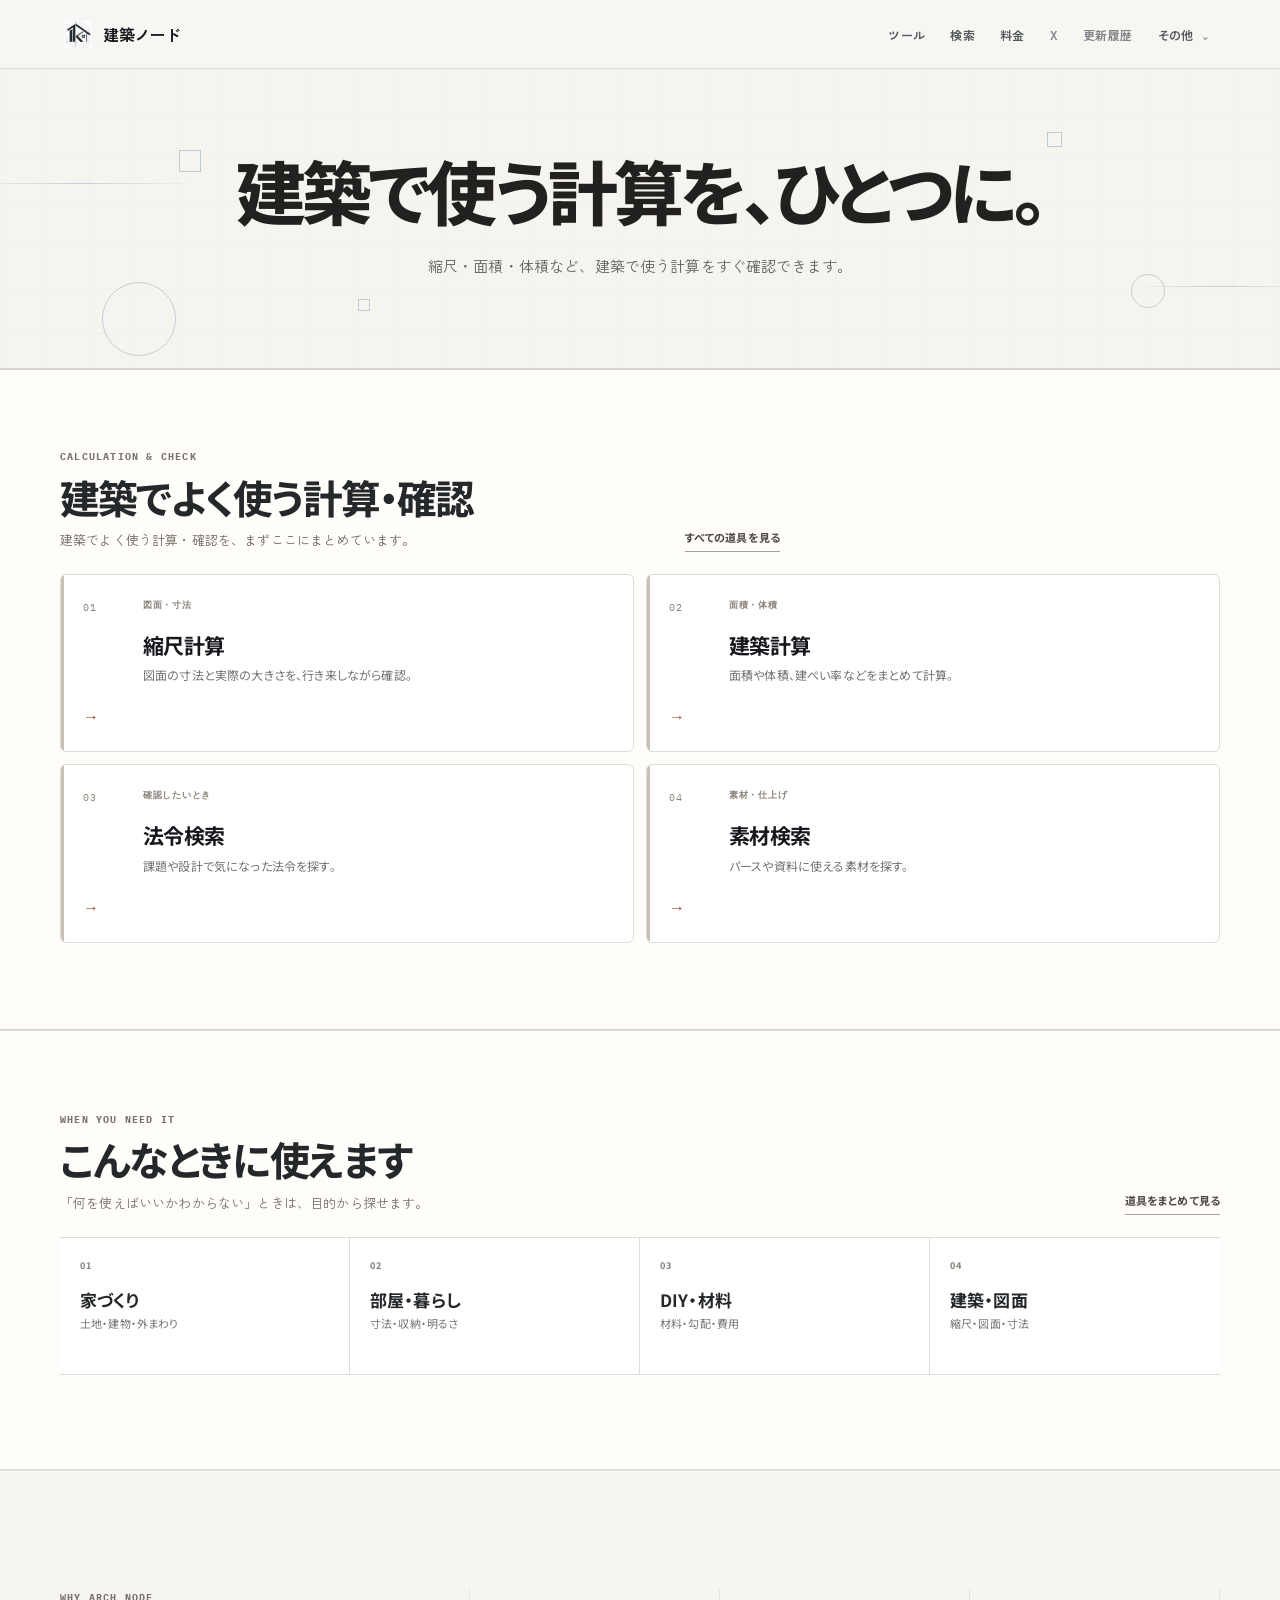
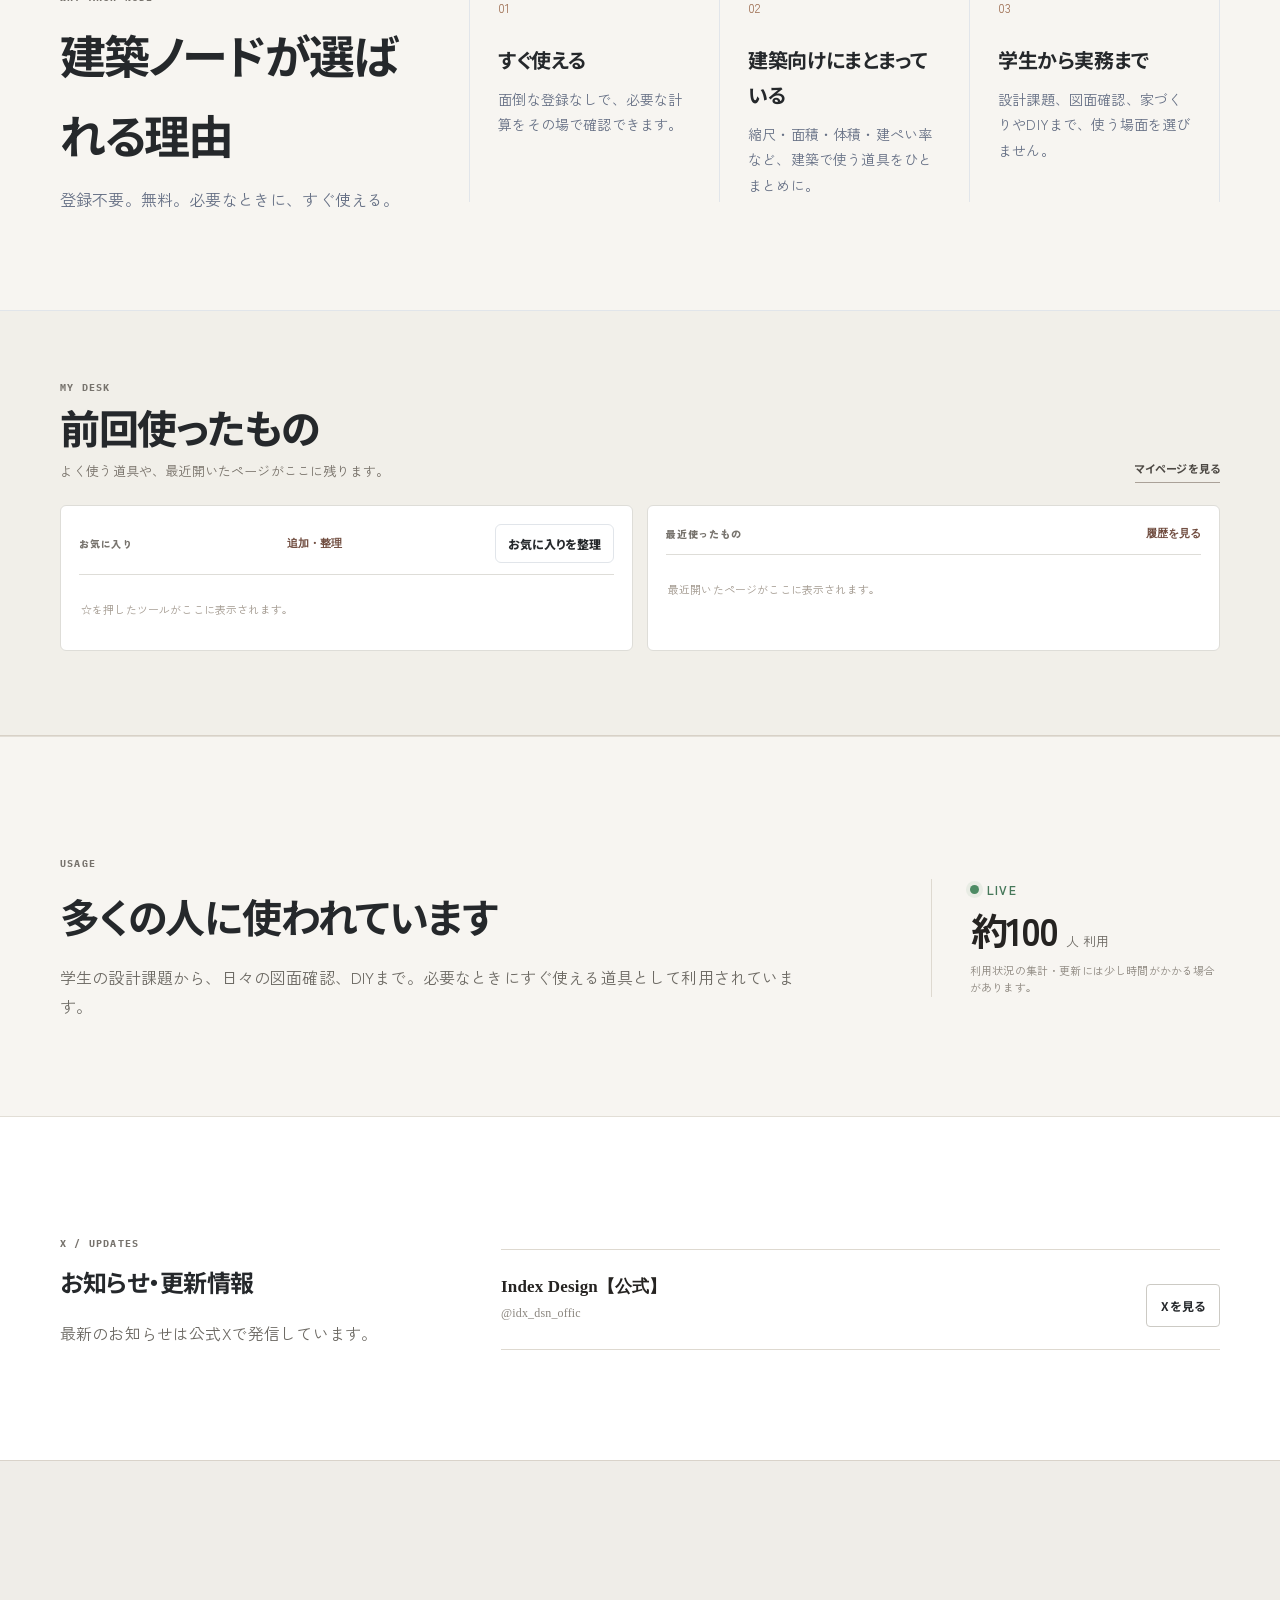
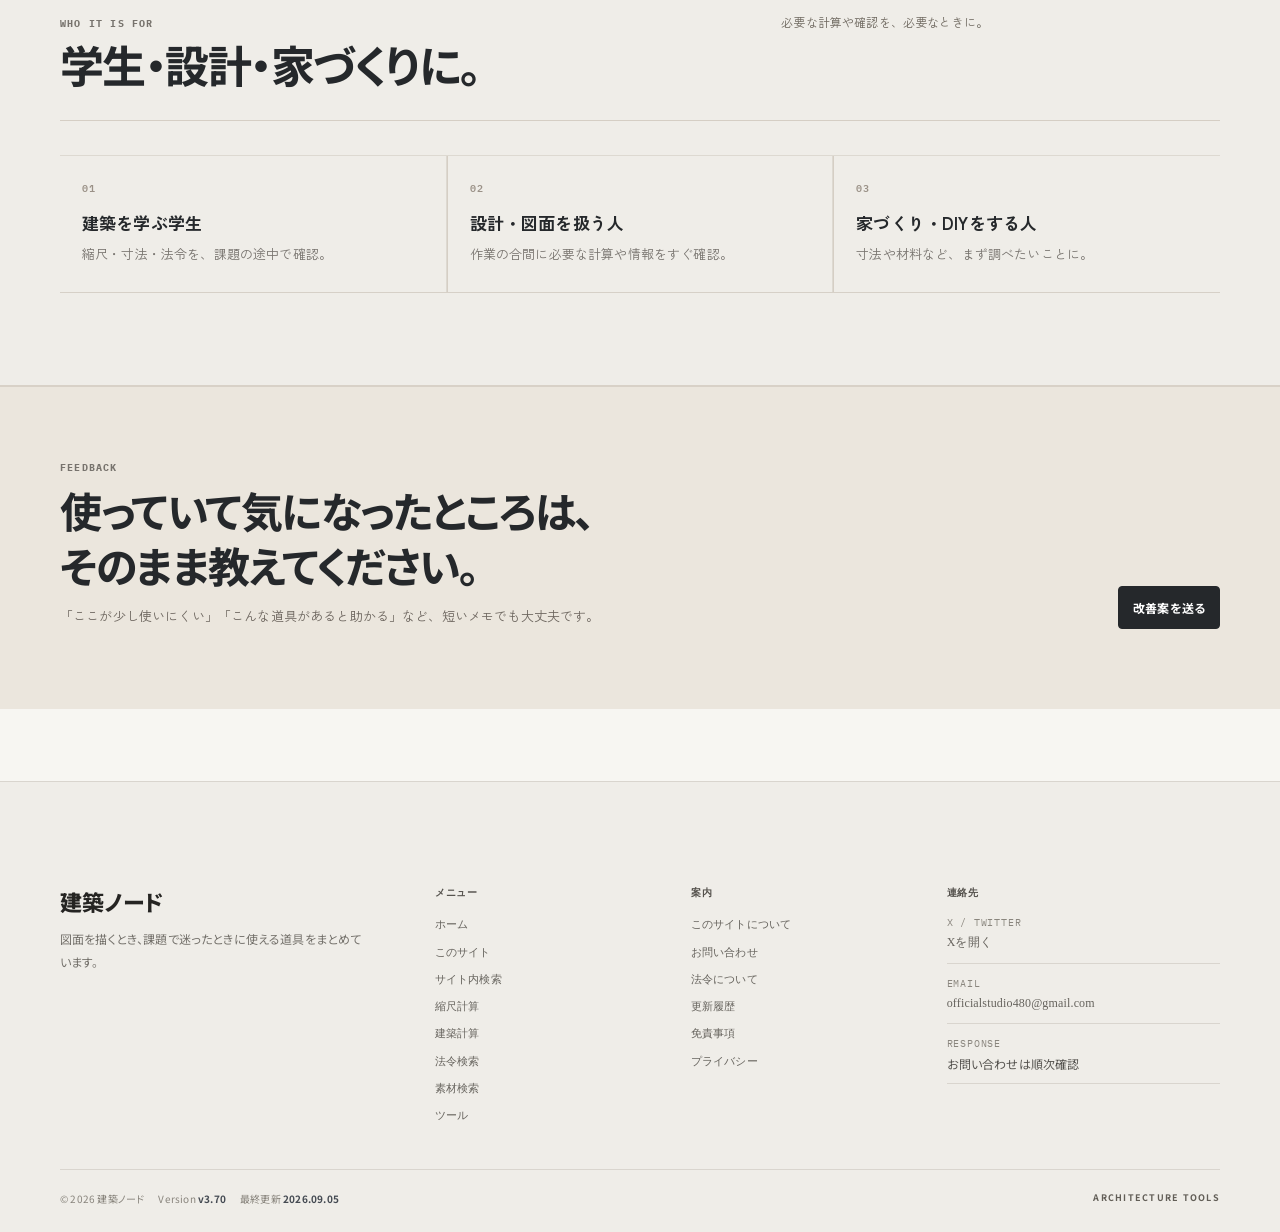
==== commit ef13ec36: "Update index.html" ====
--- a/index.html
+++ b/index.html
@@ -92,7 +92,7 @@
       <span class="motion-line motion-line-b"></span>
     </div>
     <div class="container home-hero-minimal-inner">
-      <h1 id="homeHeroTitle">建築計算ツール</h1>
+      <h1 id="homeHeroTitle">建築で使う計算を、ひとつに。</h1>
       <p>縮尺・面積・体積など、建築で使う計算をすぐ確認できます。</p>
     </div>
   </section>
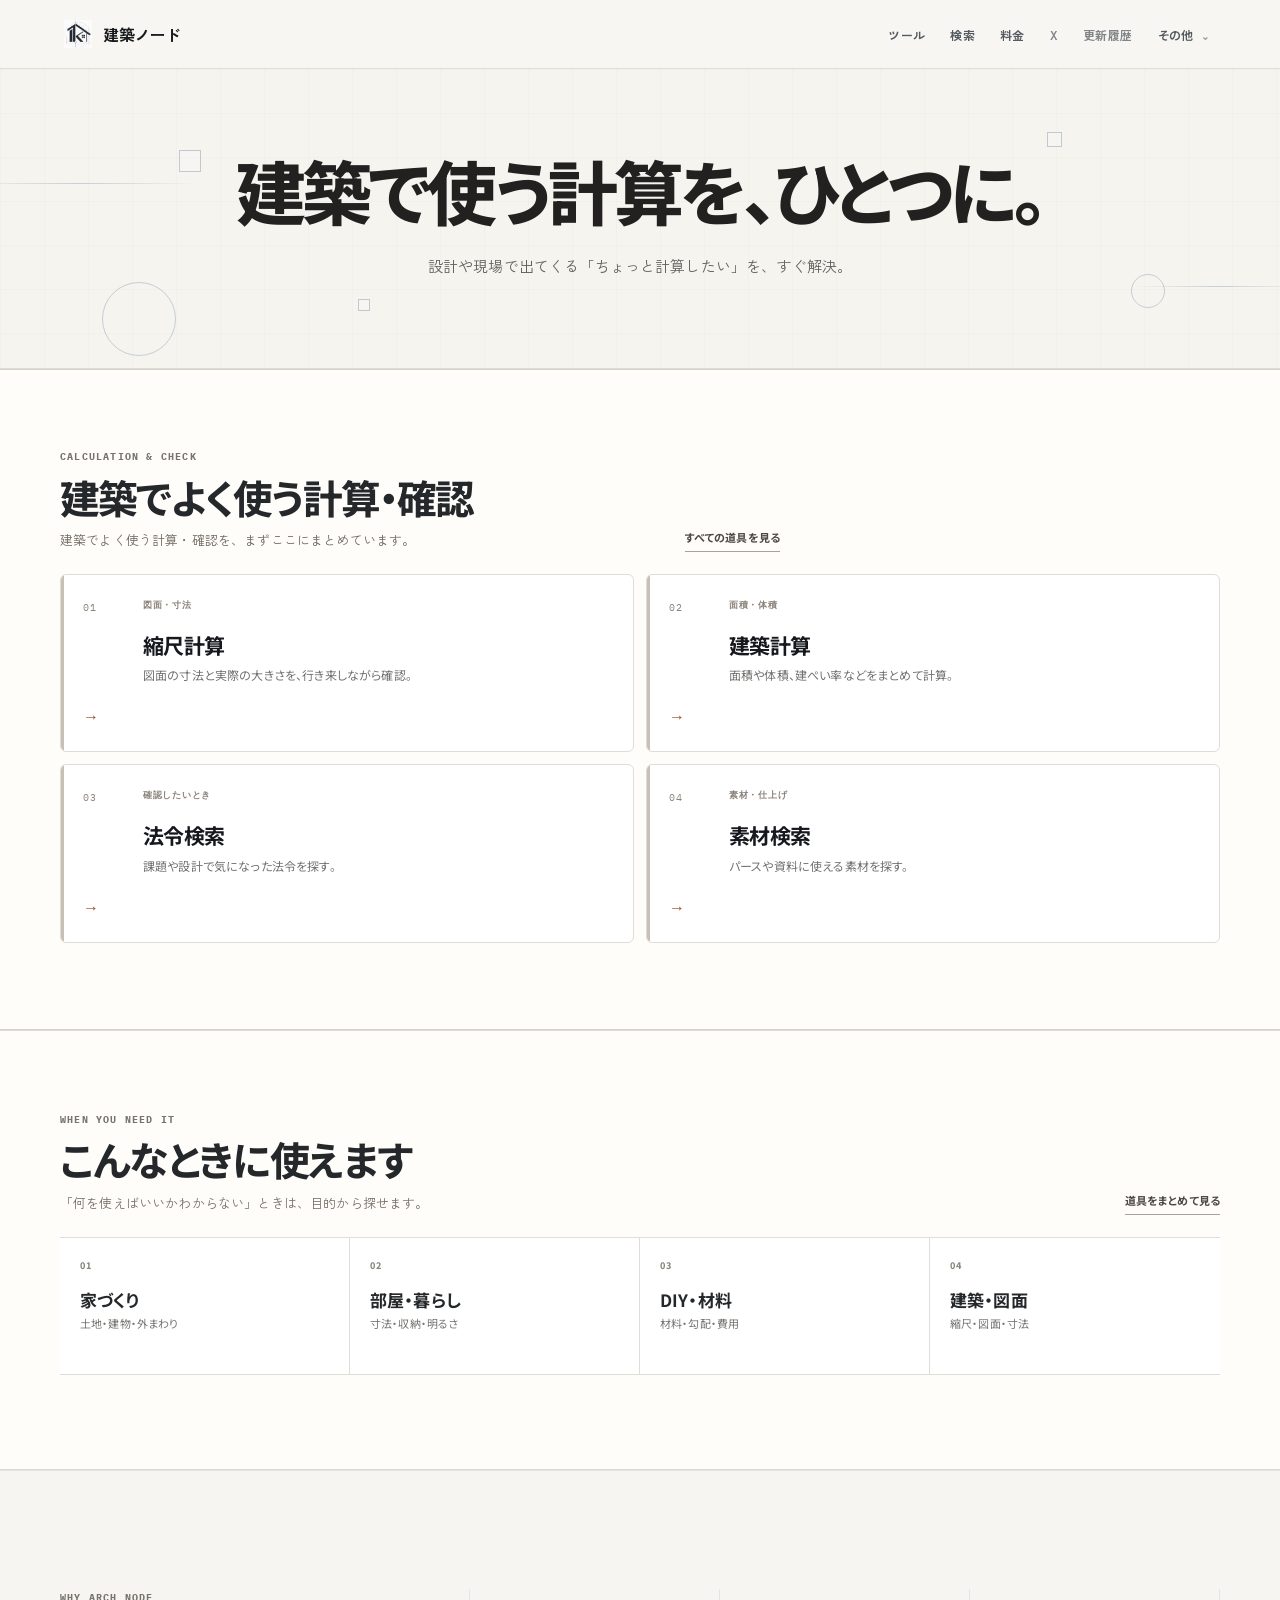
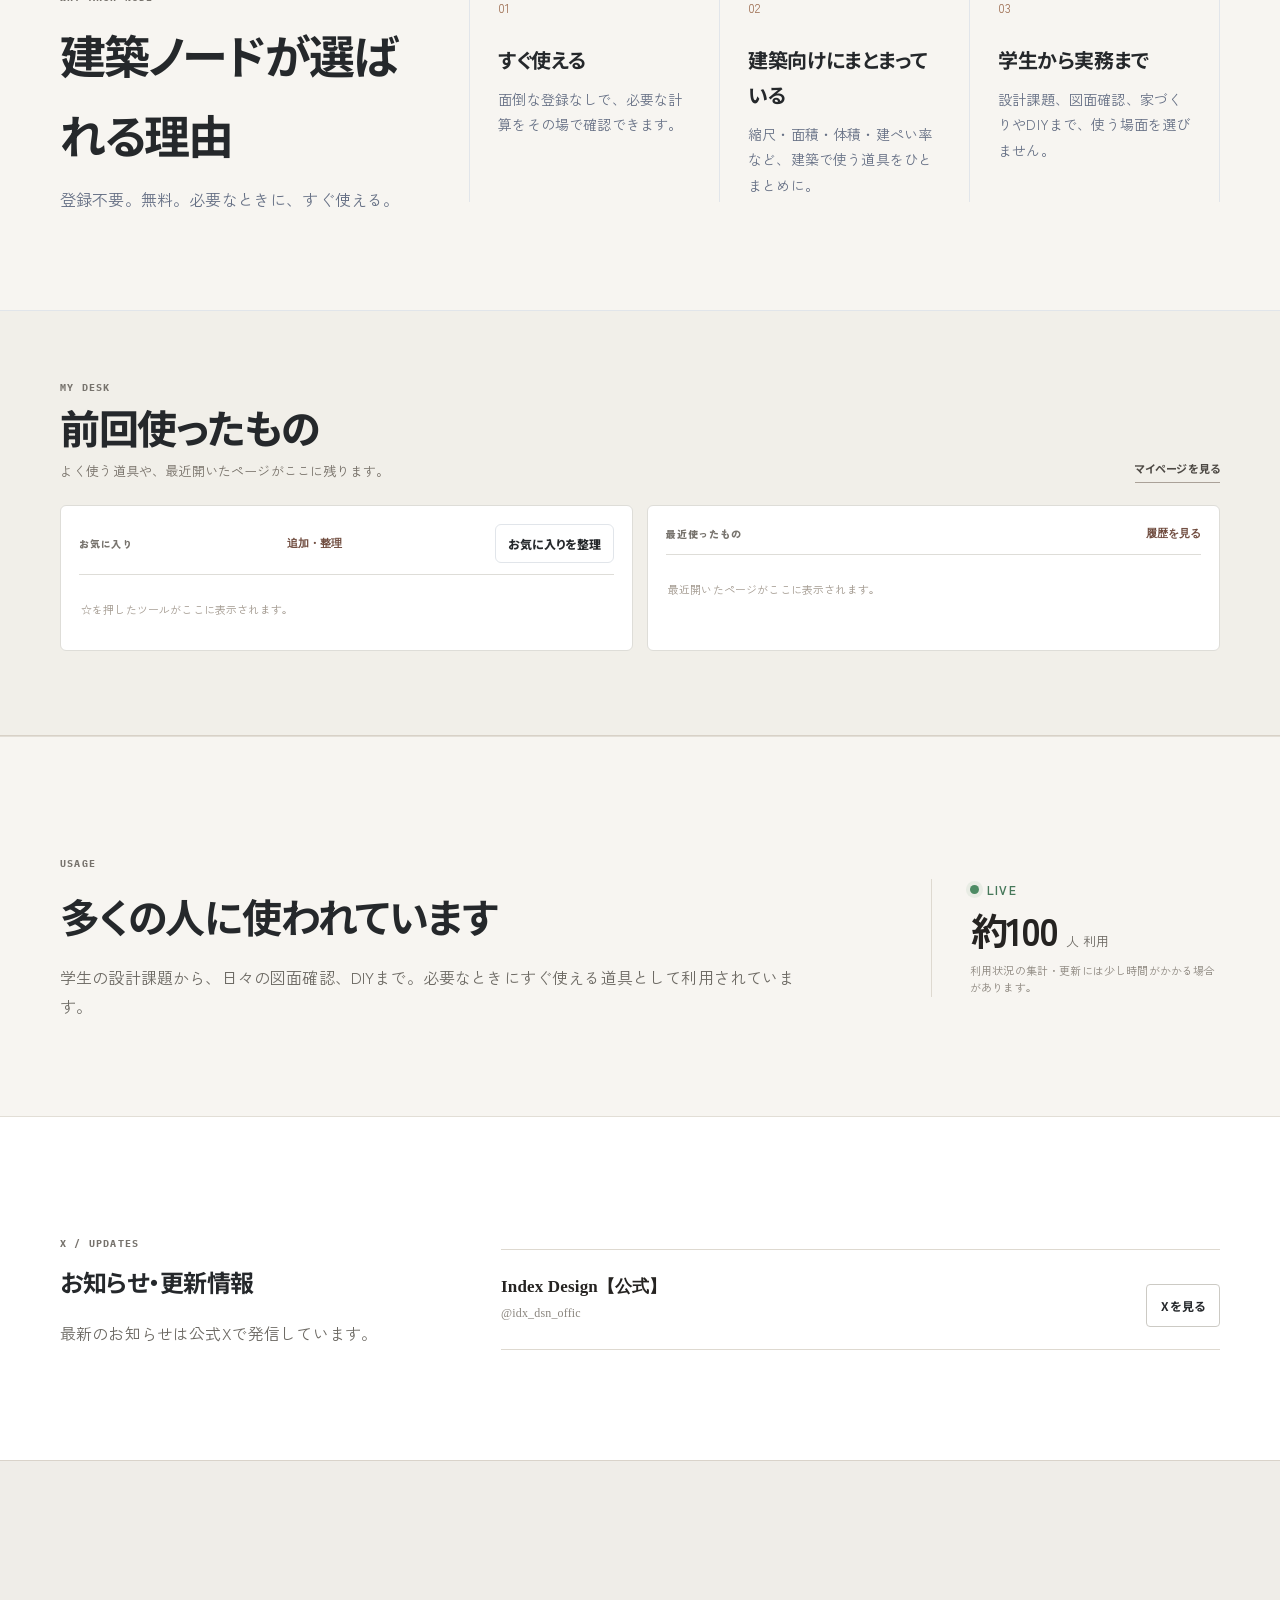
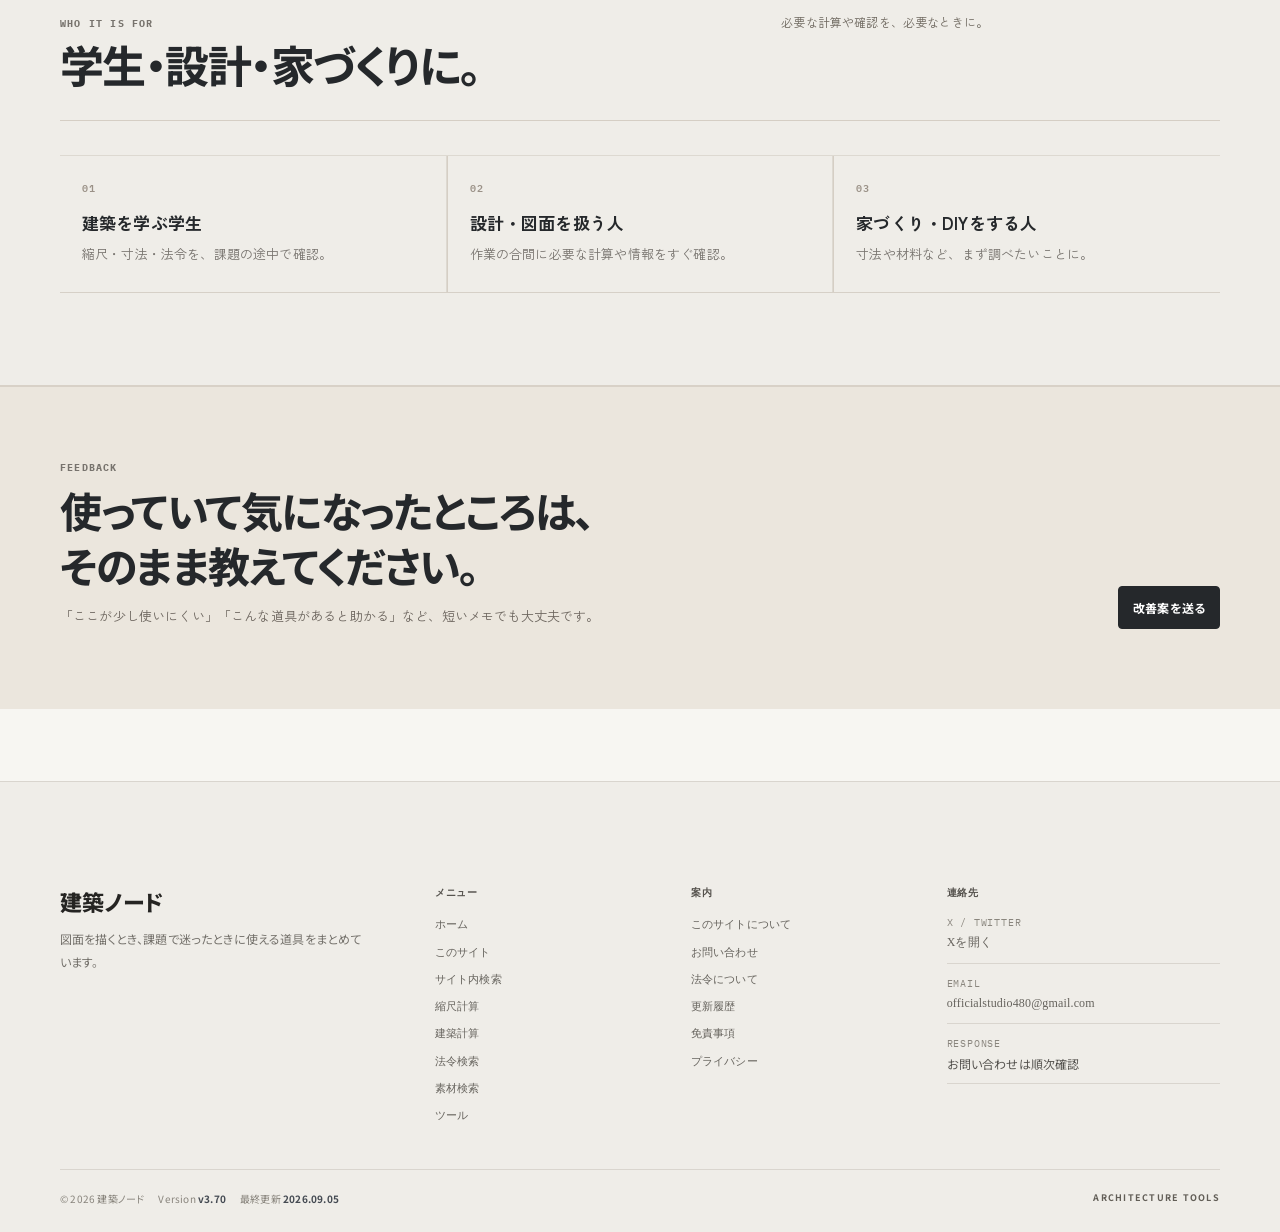
==== commit 65ff7fd2: "Update index.html" ====
--- a/index.html
+++ b/index.html
@@ -93,7 +93,7 @@
     </div>
     <div class="container home-hero-minimal-inner">
       <h1 id="homeHeroTitle">建築で使う計算を、ひとつに。</h1>
-      <p>縮尺・面積・体積など、建築で使う計算をすぐ確認できます。</p>
+      <p>設計や現場で出てくる「ちょっと計算したい」を、すぐ解決。</p>
     </div>
   </section>
 
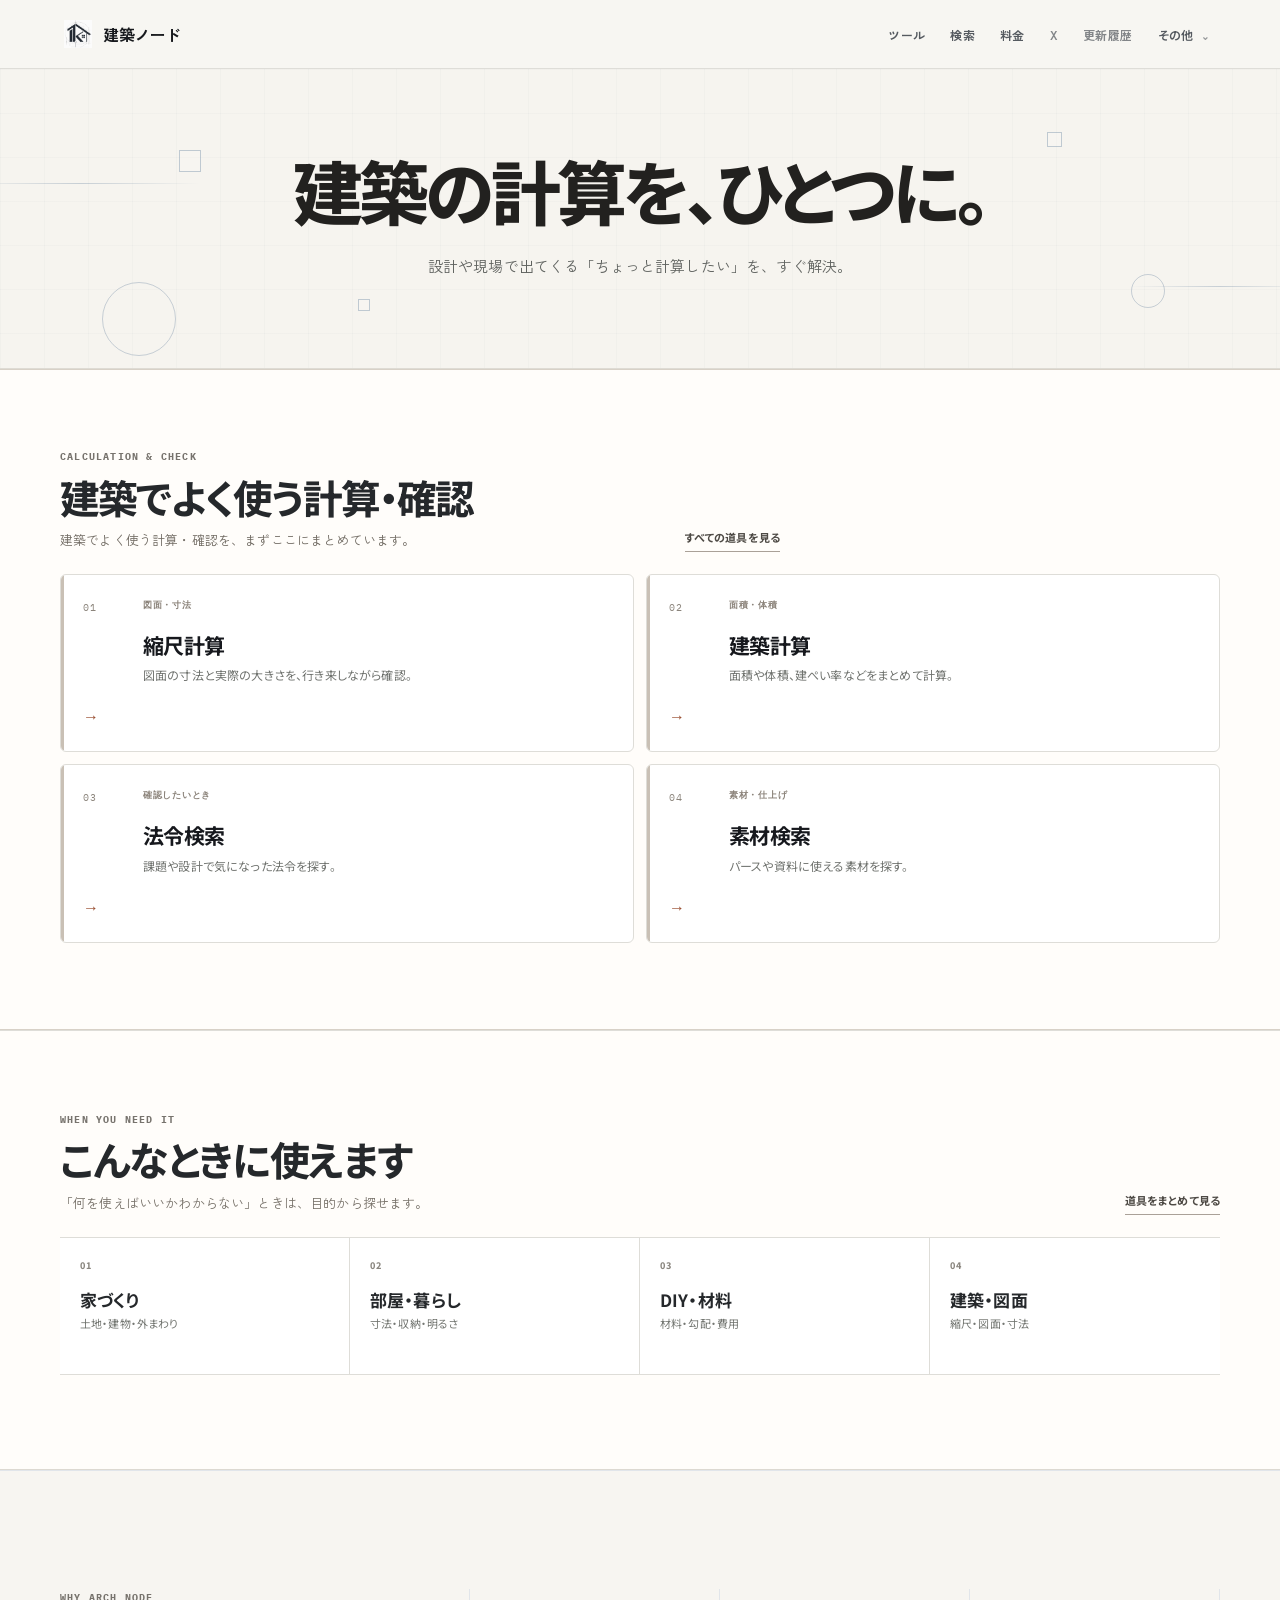
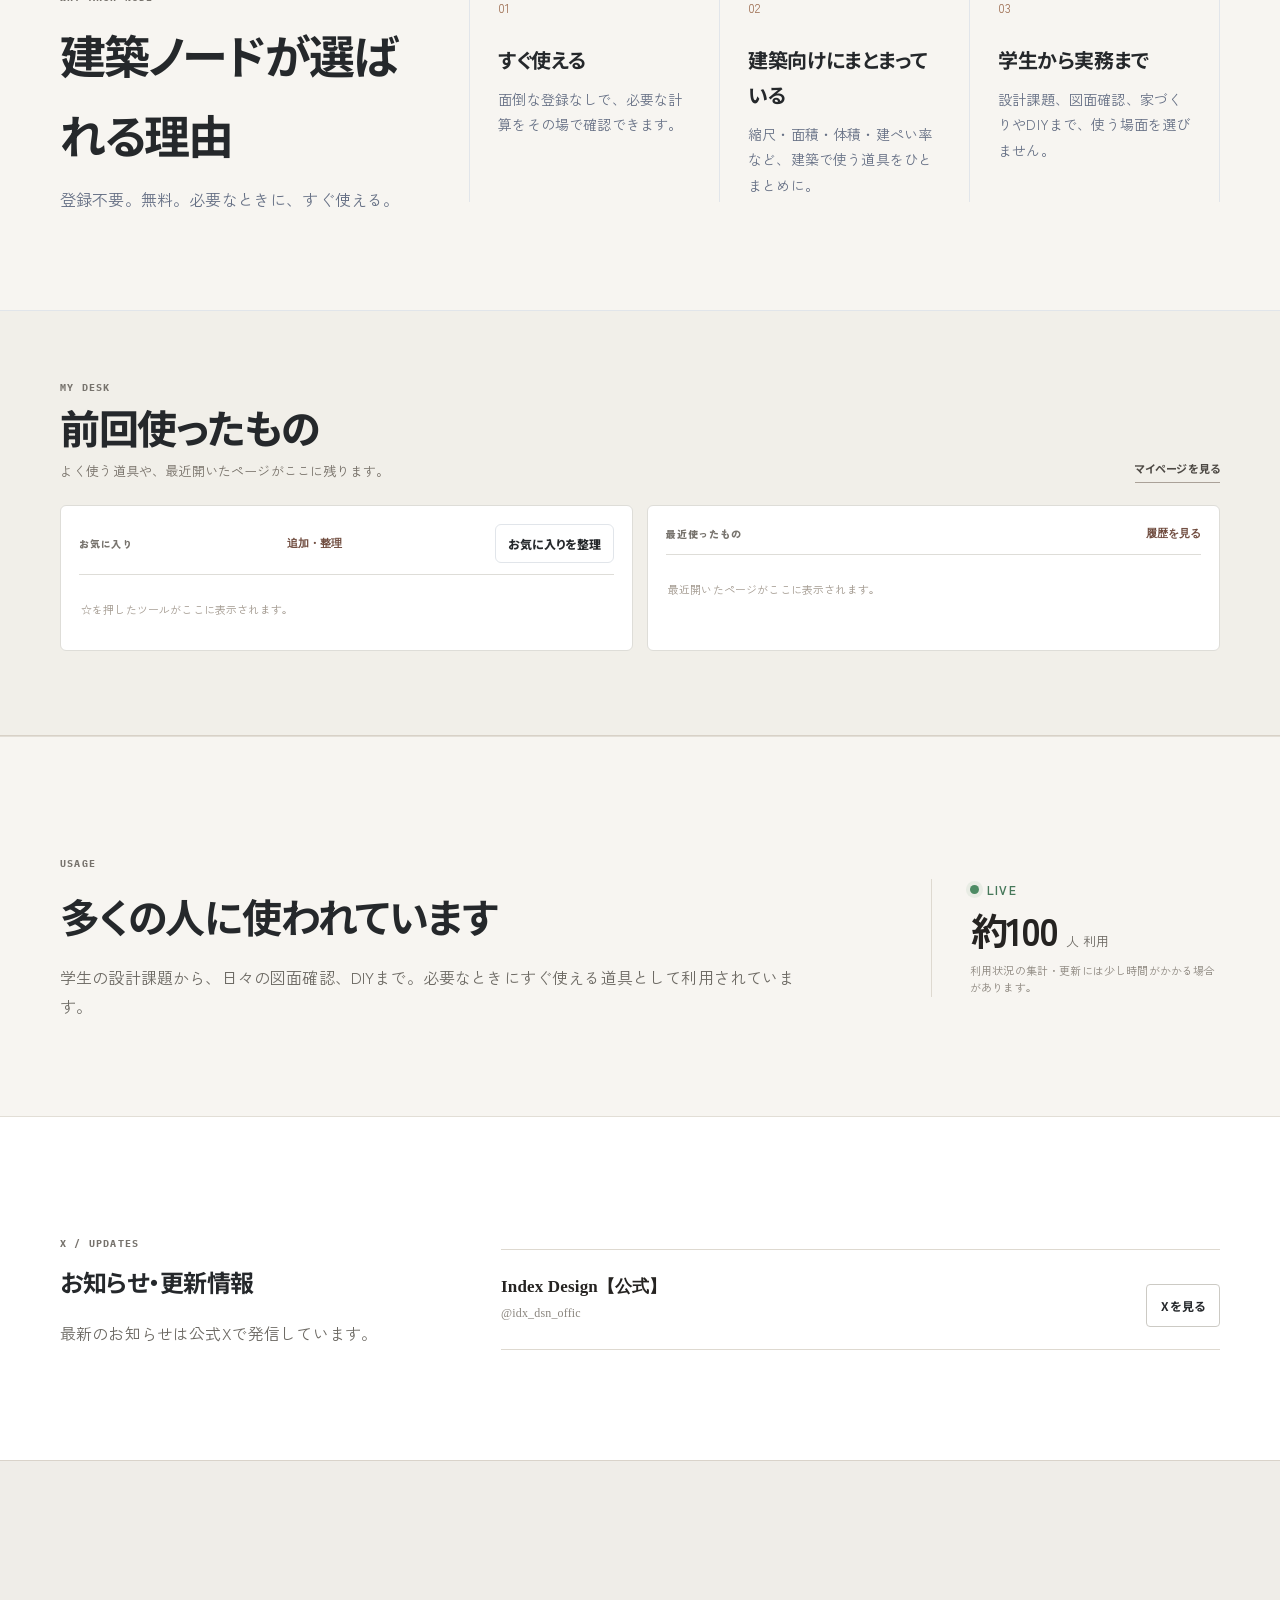
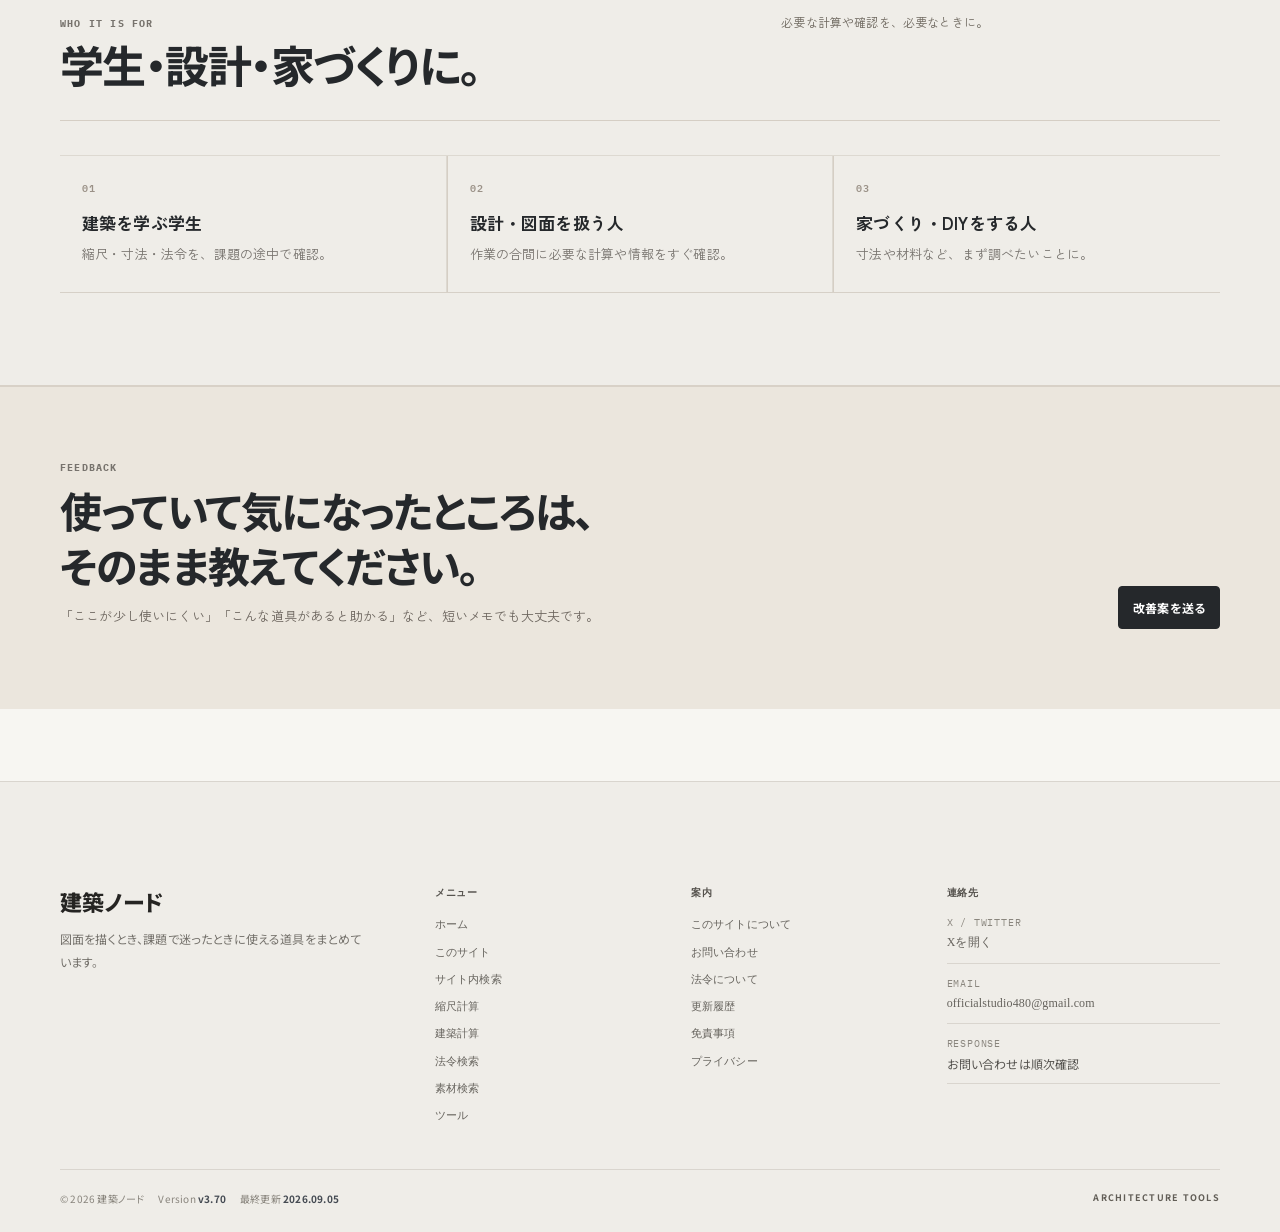
==== commit 1d867a0d: "Update index.html" ====
--- a/index.html
+++ b/index.html
@@ -92,7 +92,7 @@
       <span class="motion-line motion-line-b"></span>
     </div>
     <div class="container home-hero-minimal-inner">
-      <h1 id="homeHeroTitle">建築で使う計算を、ひとつに。</h1>
+      <h1 id="homeHeroTitle">建築の計算を、ひとつに。</h1>
       <p>設計や現場で出てくる「ちょっと計算したい」を、すぐ解決。</p>
     </div>
   </section>
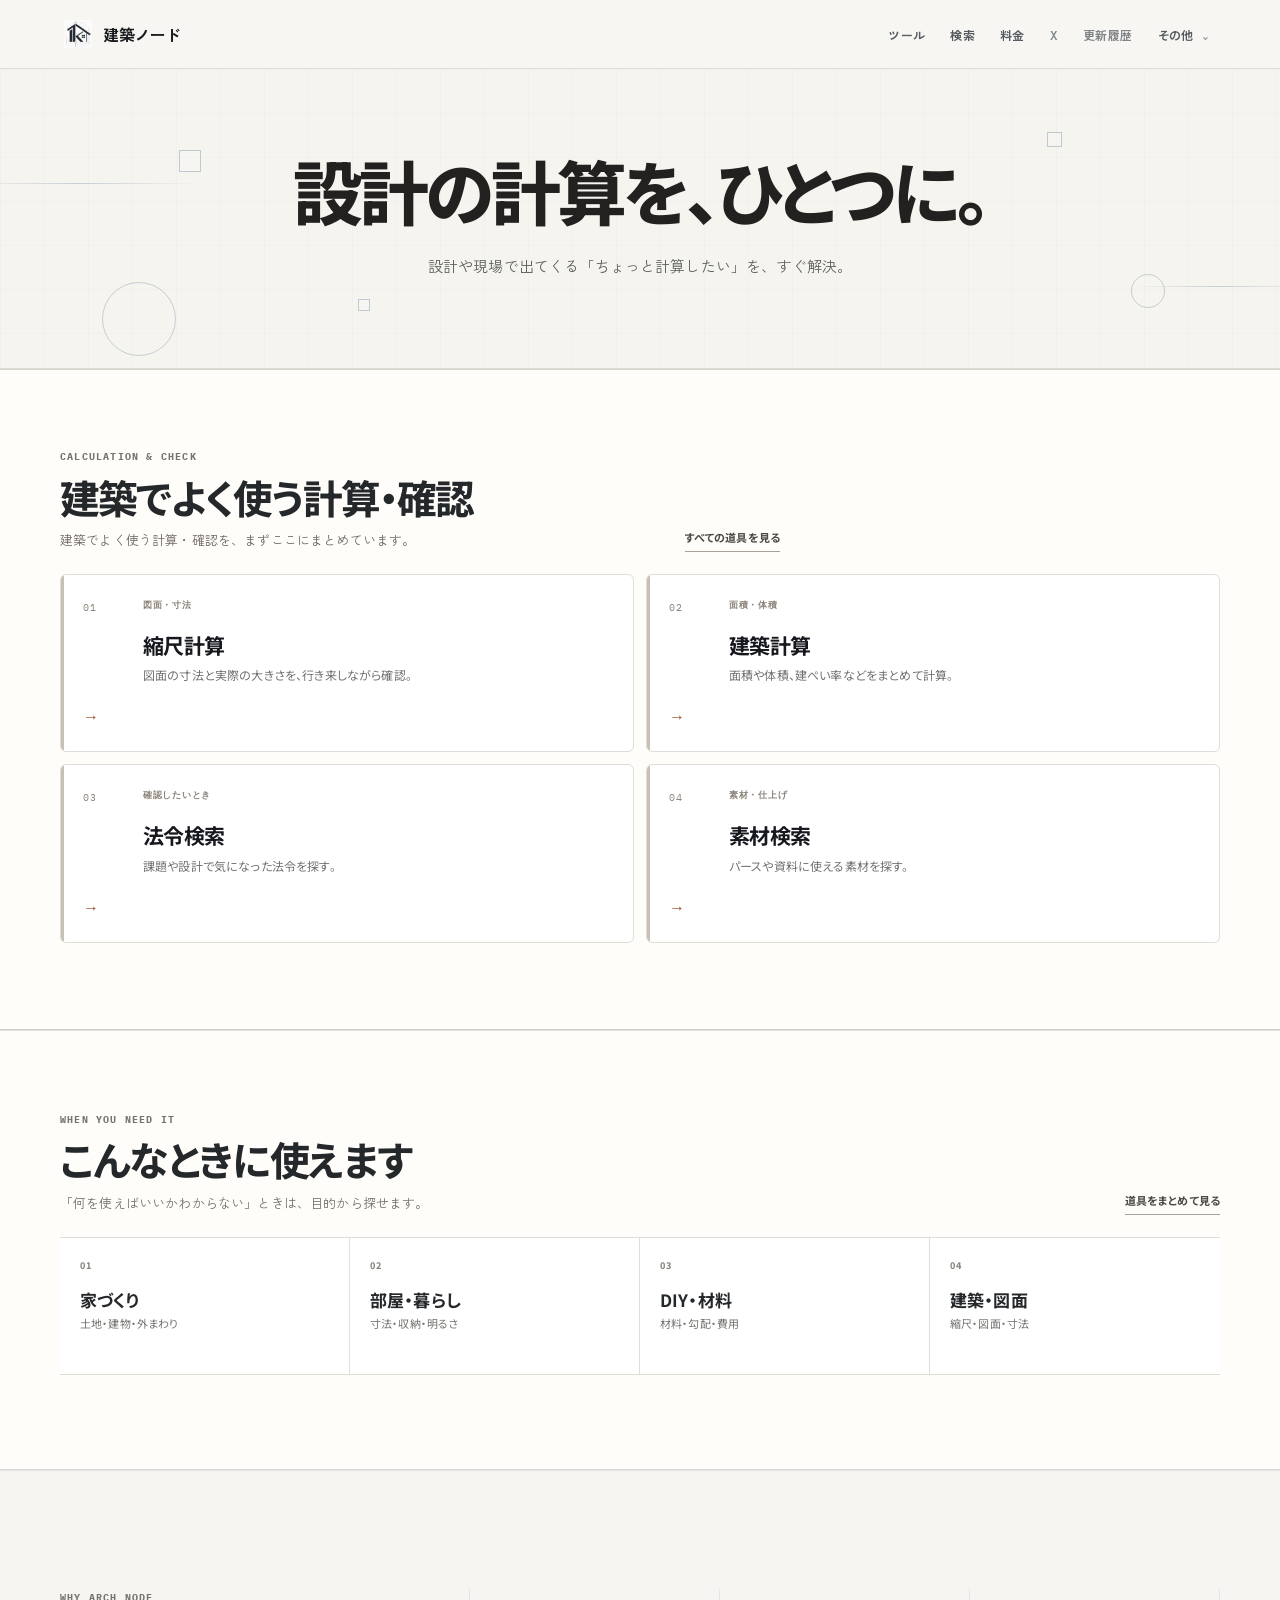
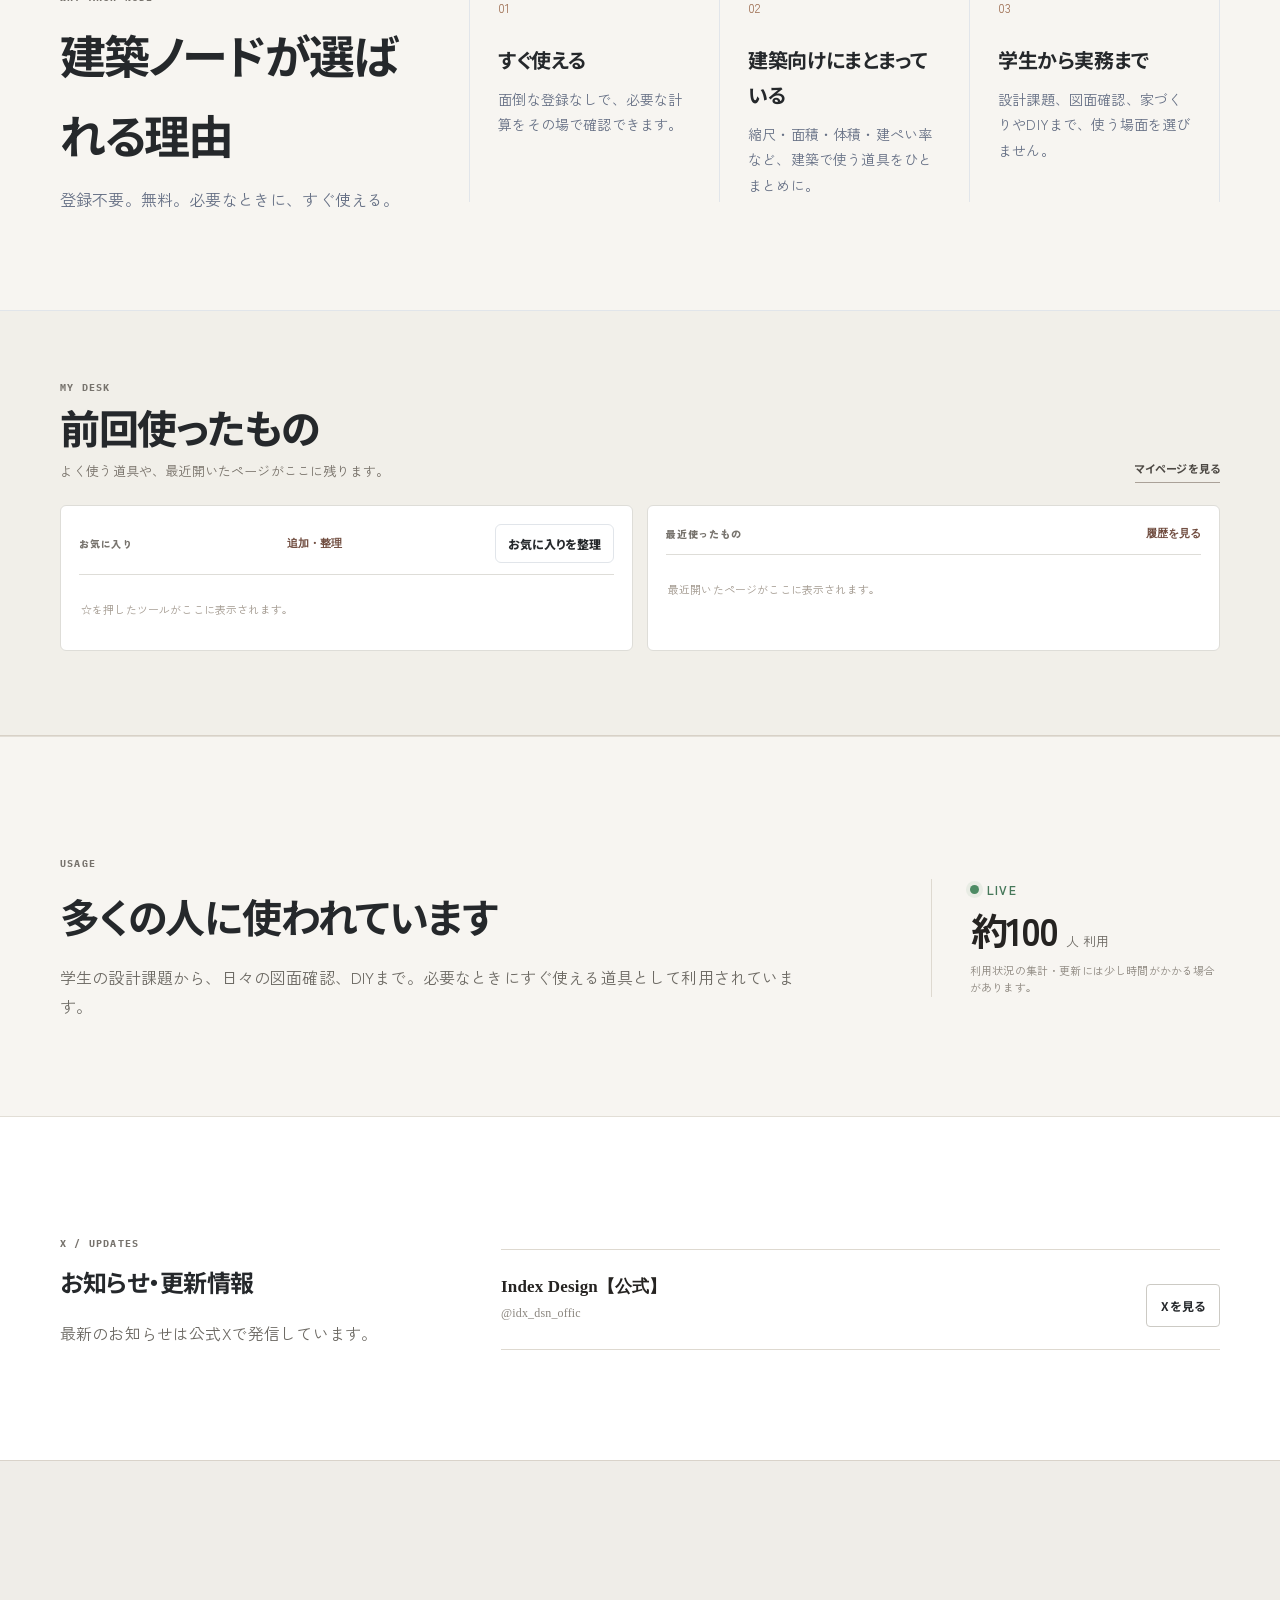
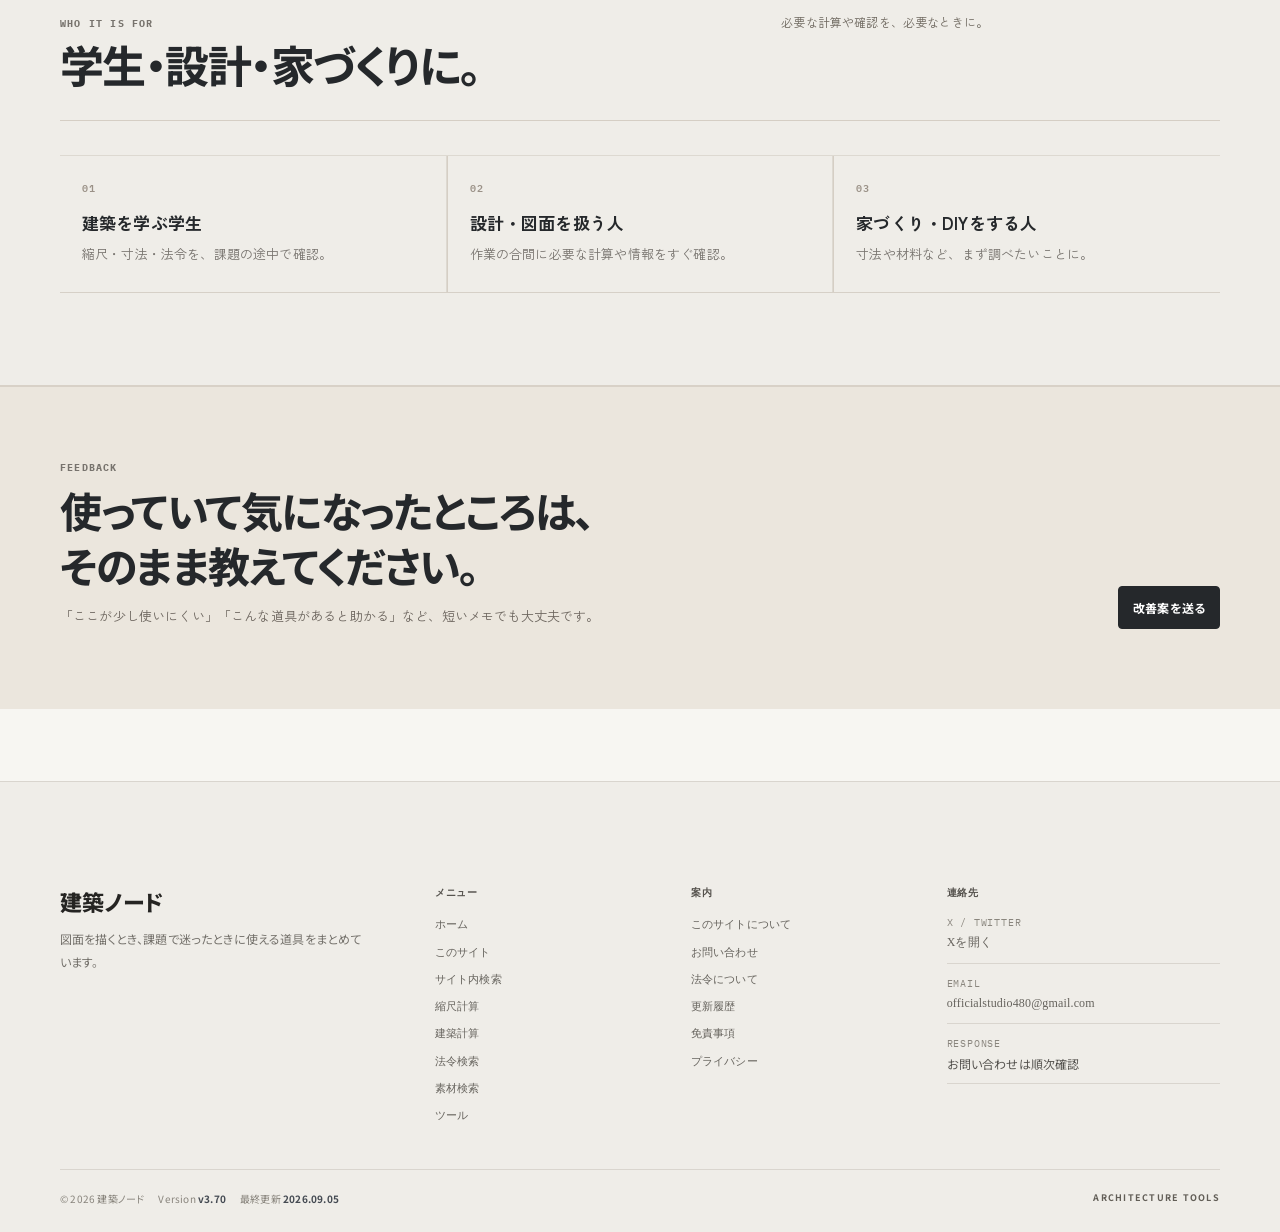
==== commit f91a7b07: "Update index.html" ====
--- a/index.html
+++ b/index.html
@@ -92,7 +92,7 @@
       <span class="motion-line motion-line-b"></span>
     </div>
     <div class="container home-hero-minimal-inner">
-      <h1 id="homeHeroTitle">建築の計算を、ひとつに。</h1>
+      <h1 id="homeHeroTitle">設計の計算を、ひとつに。</h1>
       <p>設計や現場で出てくる「ちょっと計算したい」を、すぐ解決。</p>
     </div>
   </section>
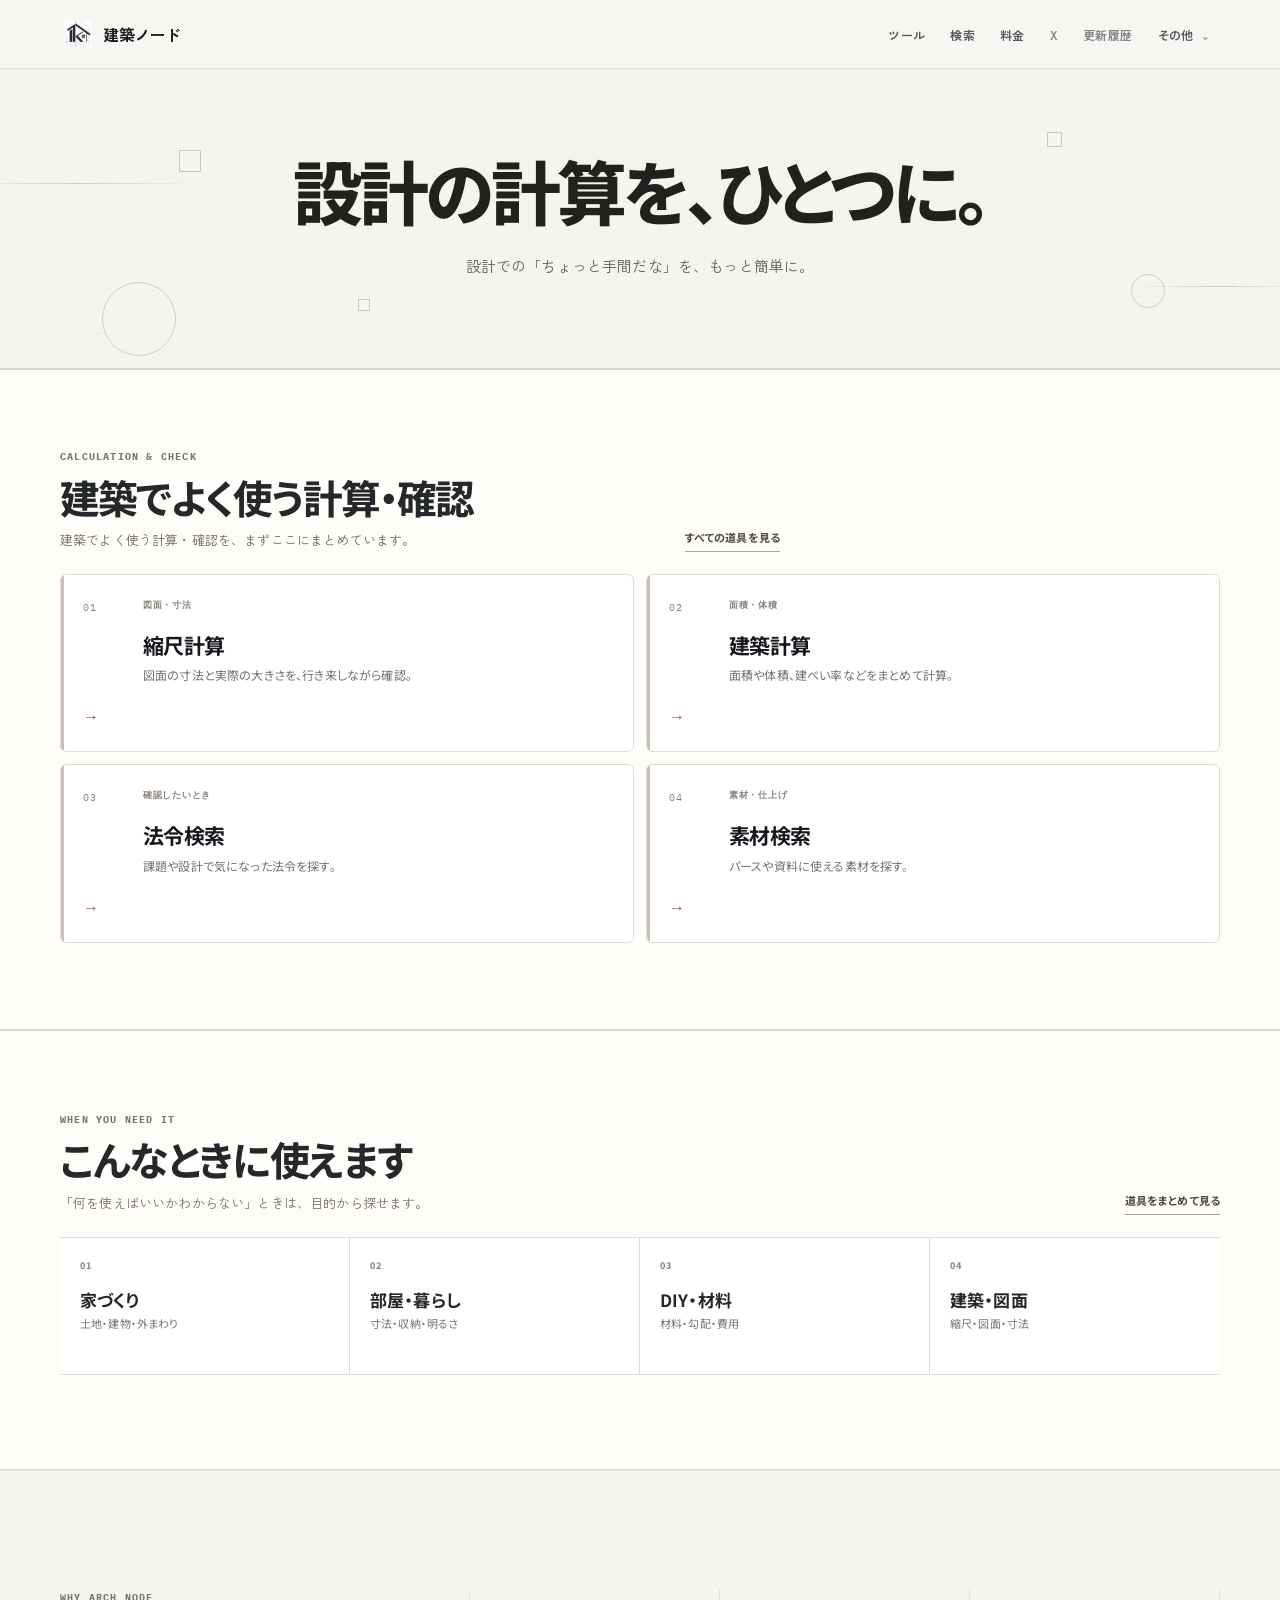
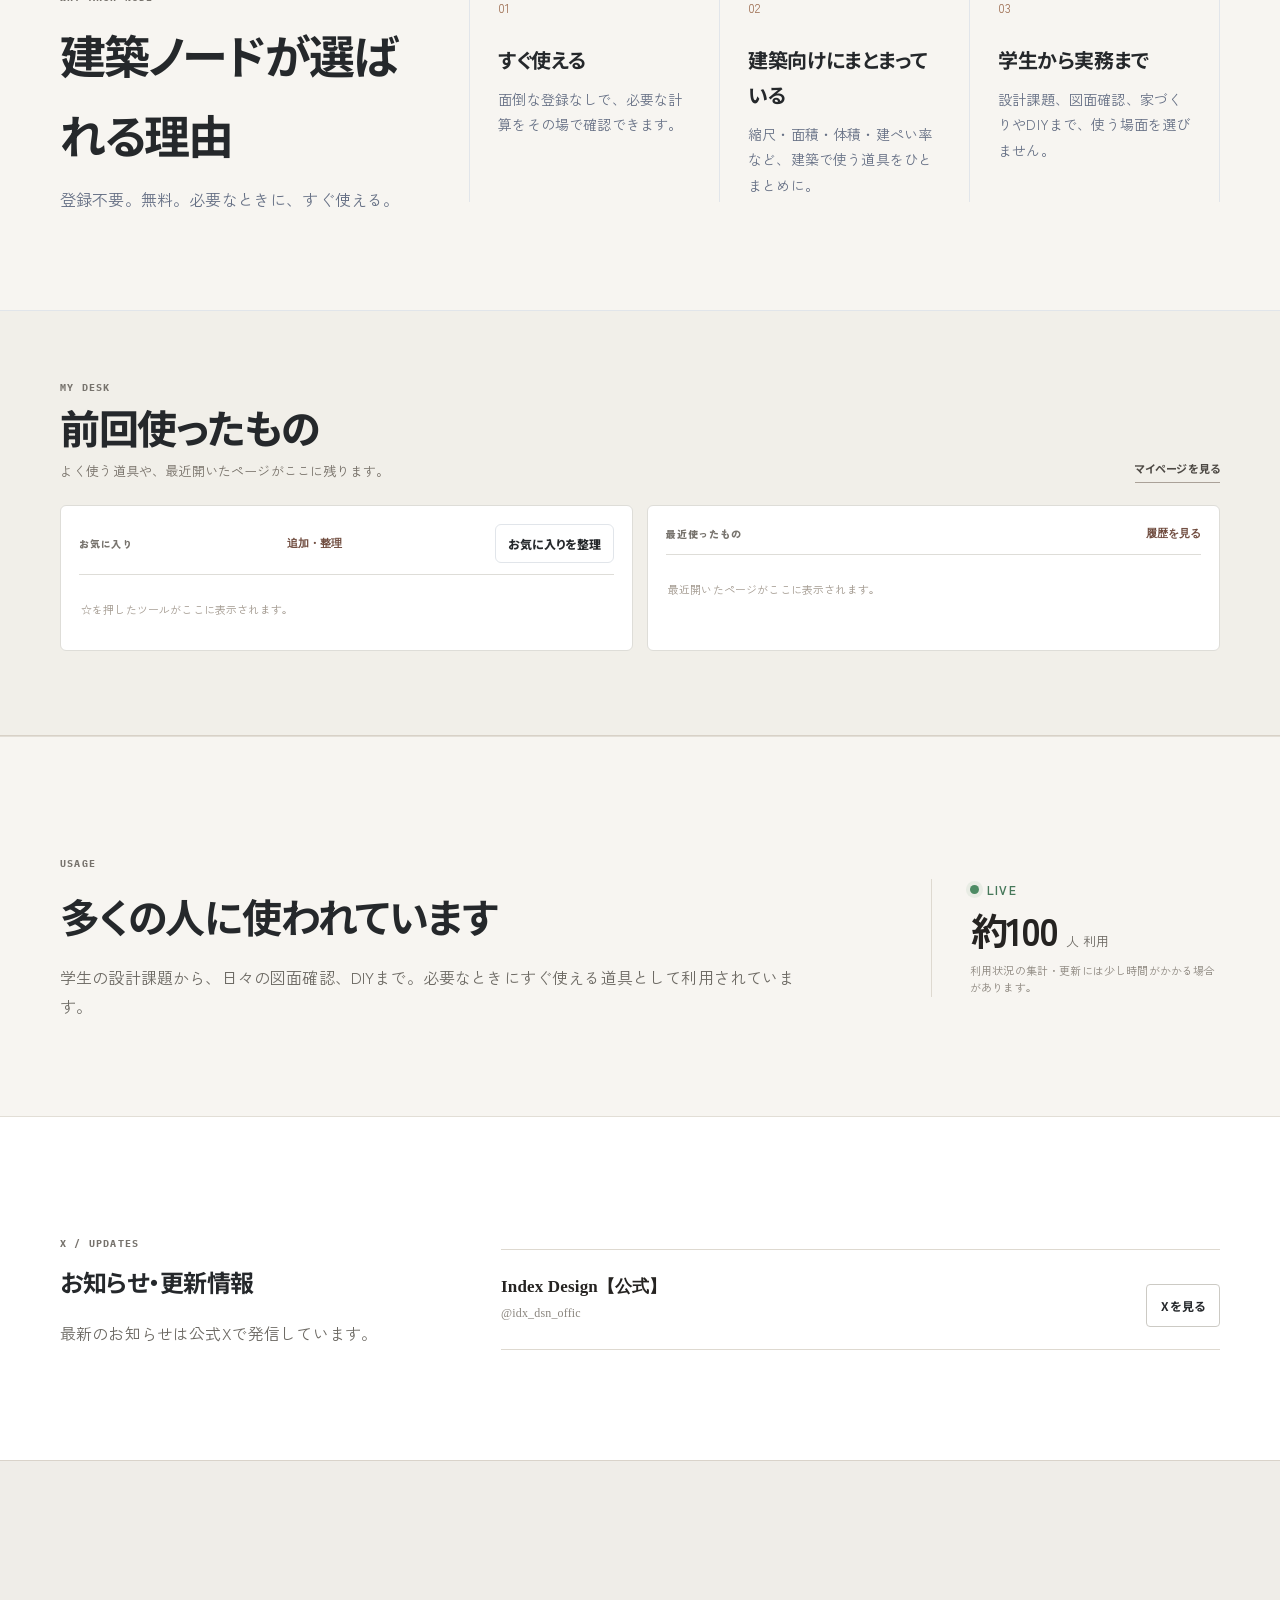
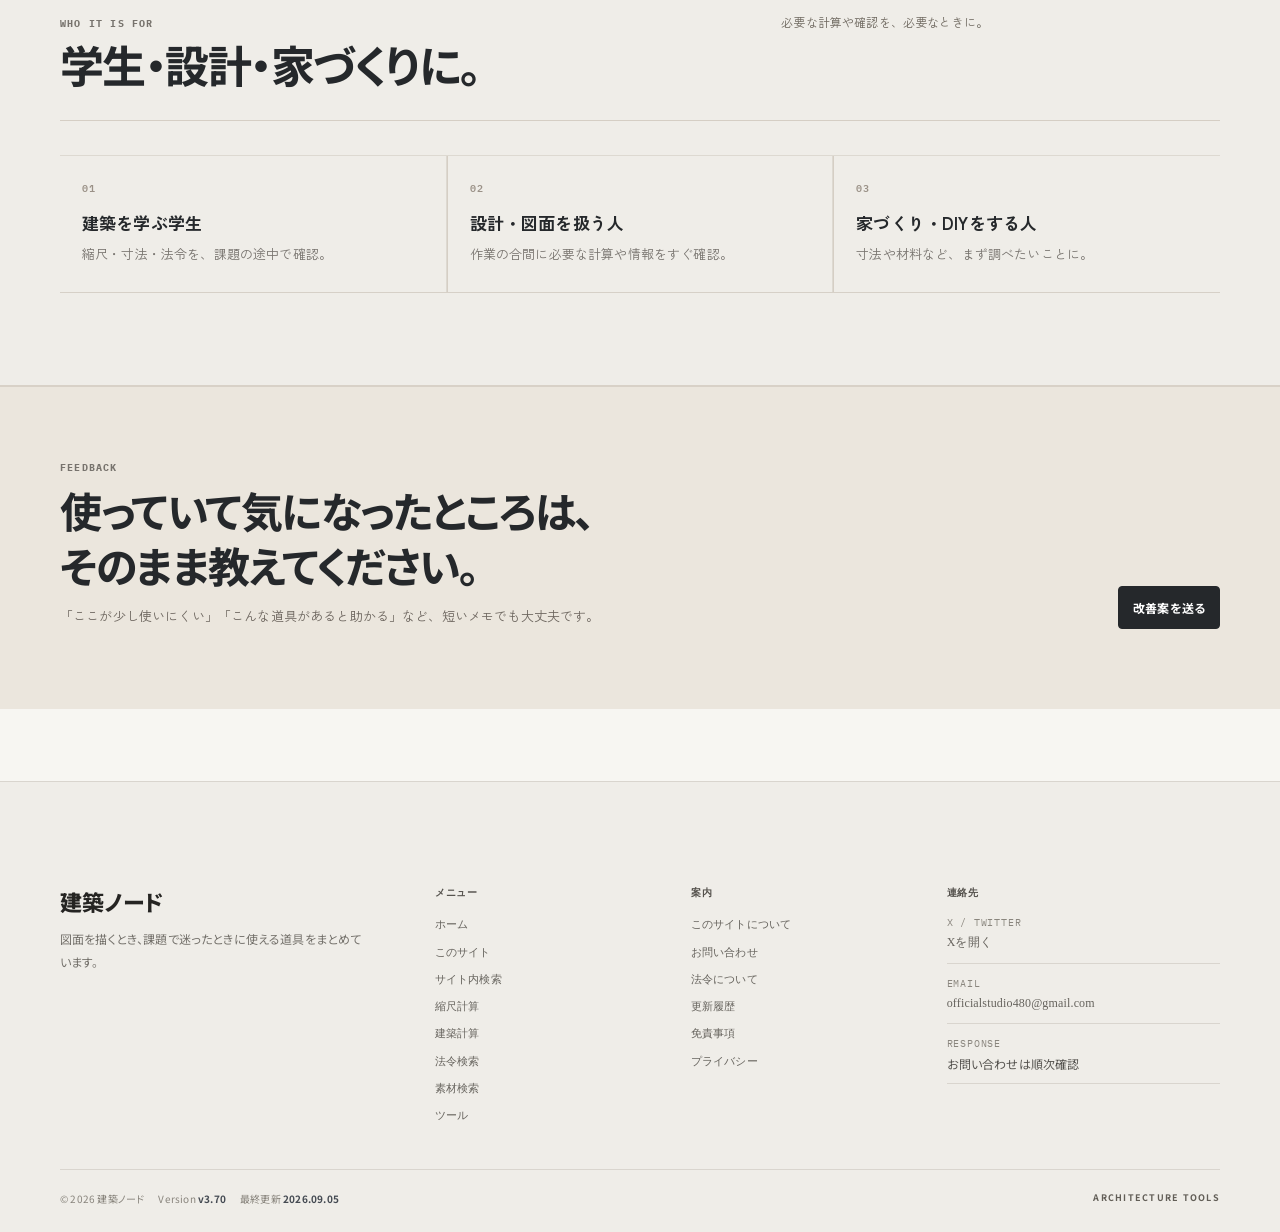
==== commit 8458a7ca: "Update index.html" ====
--- a/index.html
+++ b/index.html
@@ -93,7 +93,7 @@
     </div>
     <div class="container home-hero-minimal-inner">
       <h1 id="homeHeroTitle">設計の計算を、ひとつに。</h1>
-      <p>設計や現場で出てくる「ちょっと計算したい」を、すぐ解決。</p>
+      <p>設計での「ちょっと手間だな」を、もっと簡単に。</p>
     </div>
   </section>
 
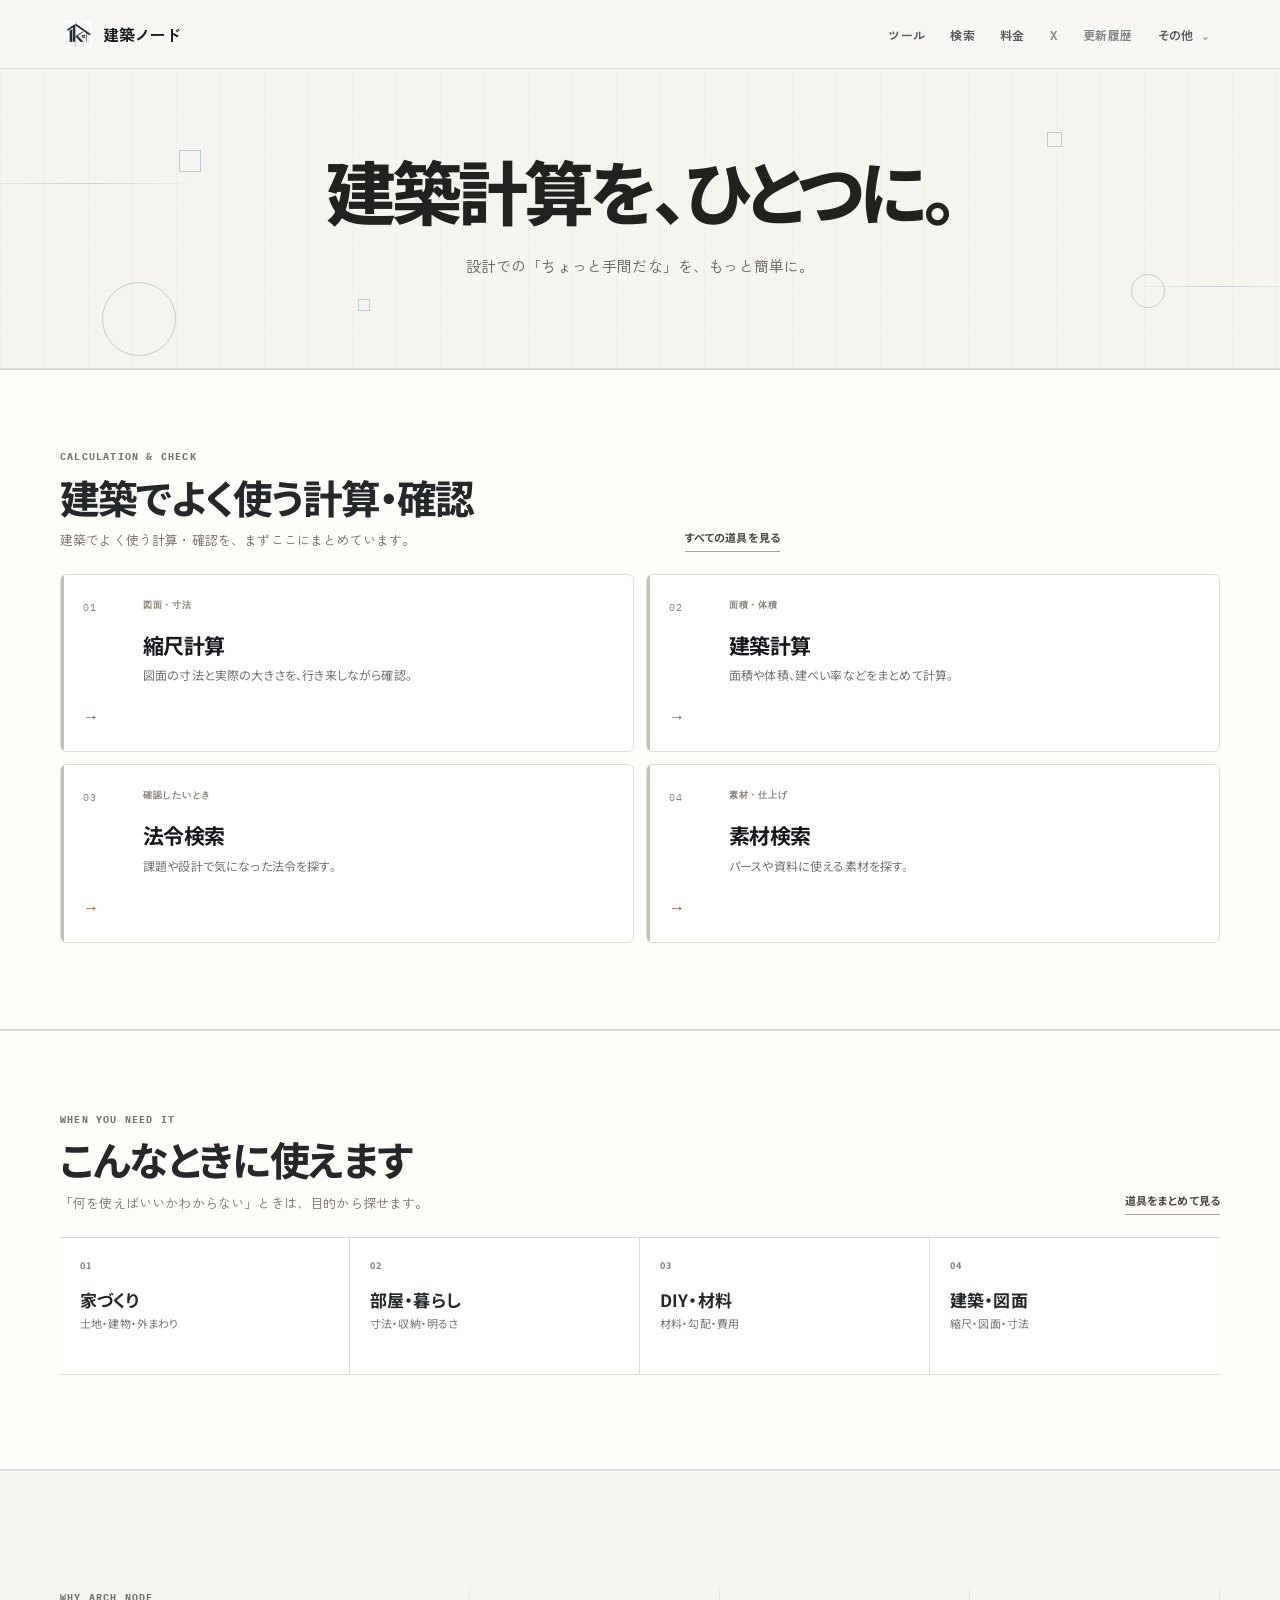
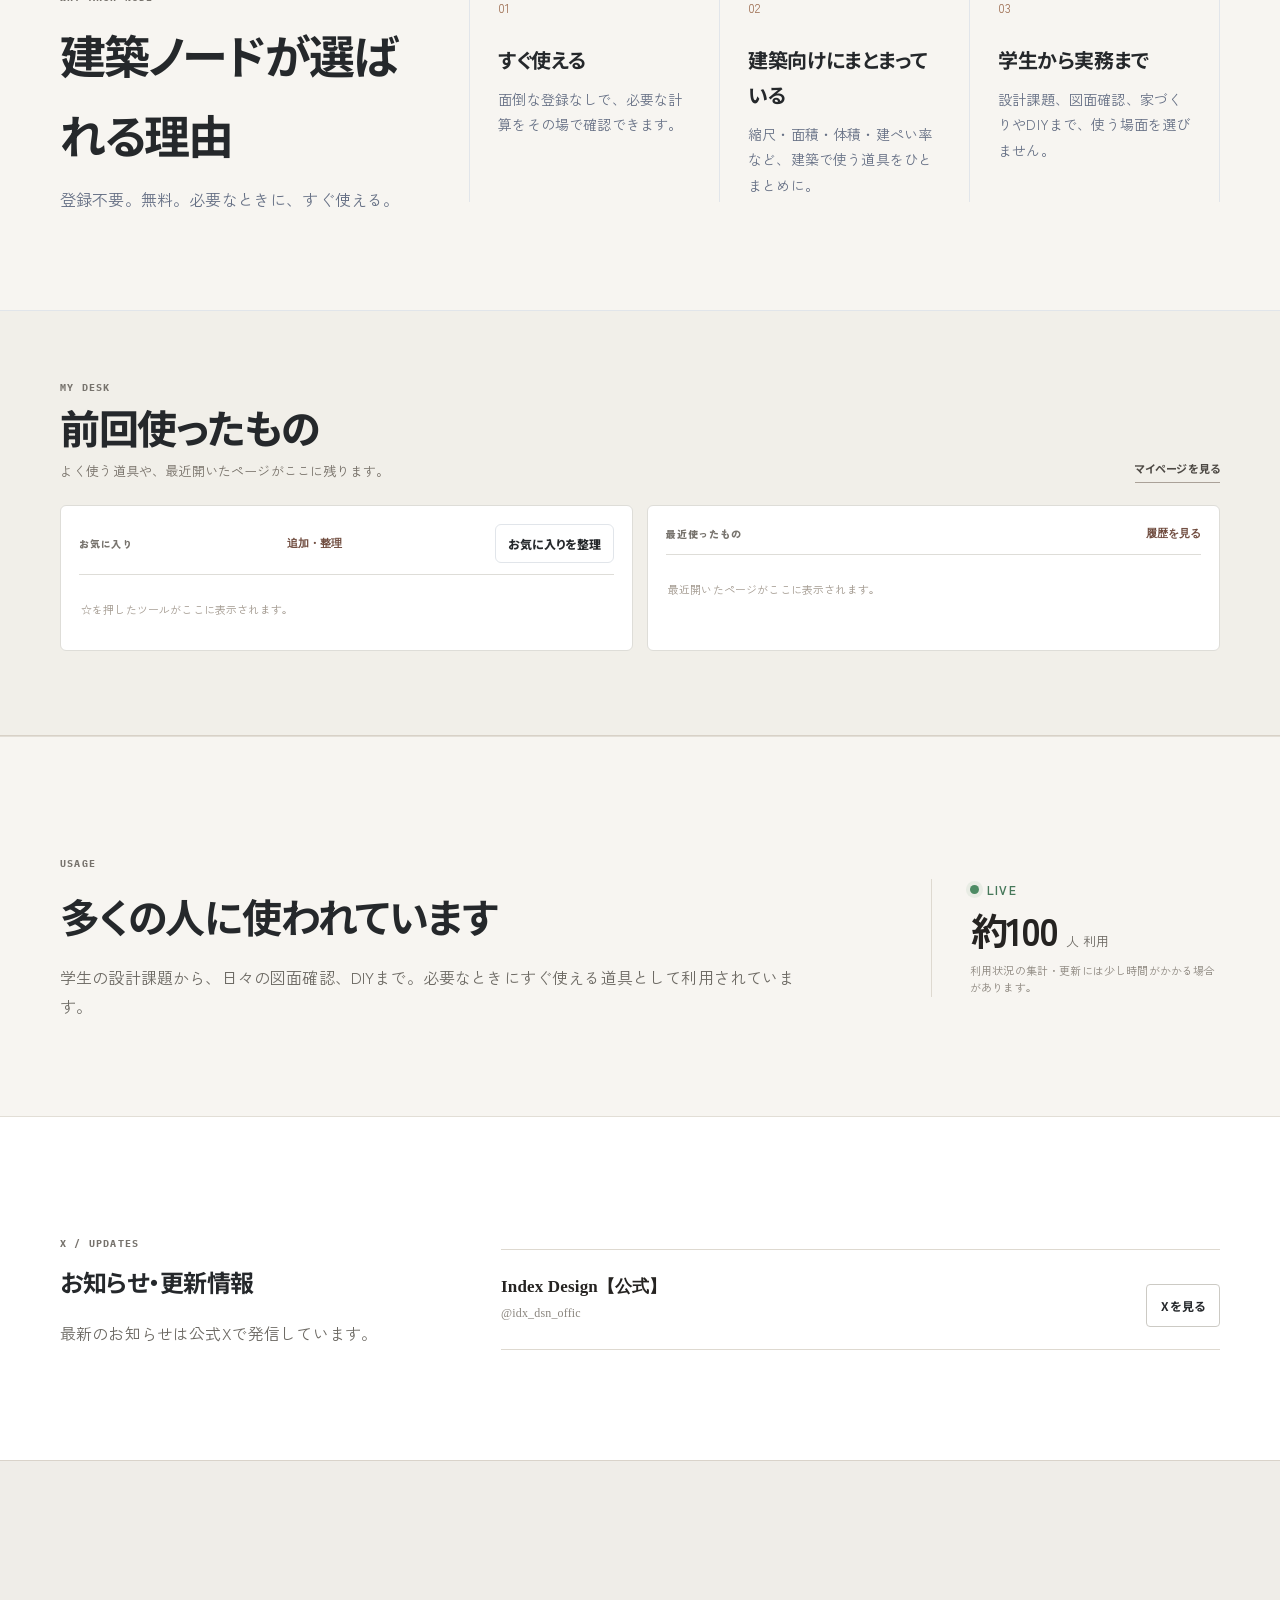
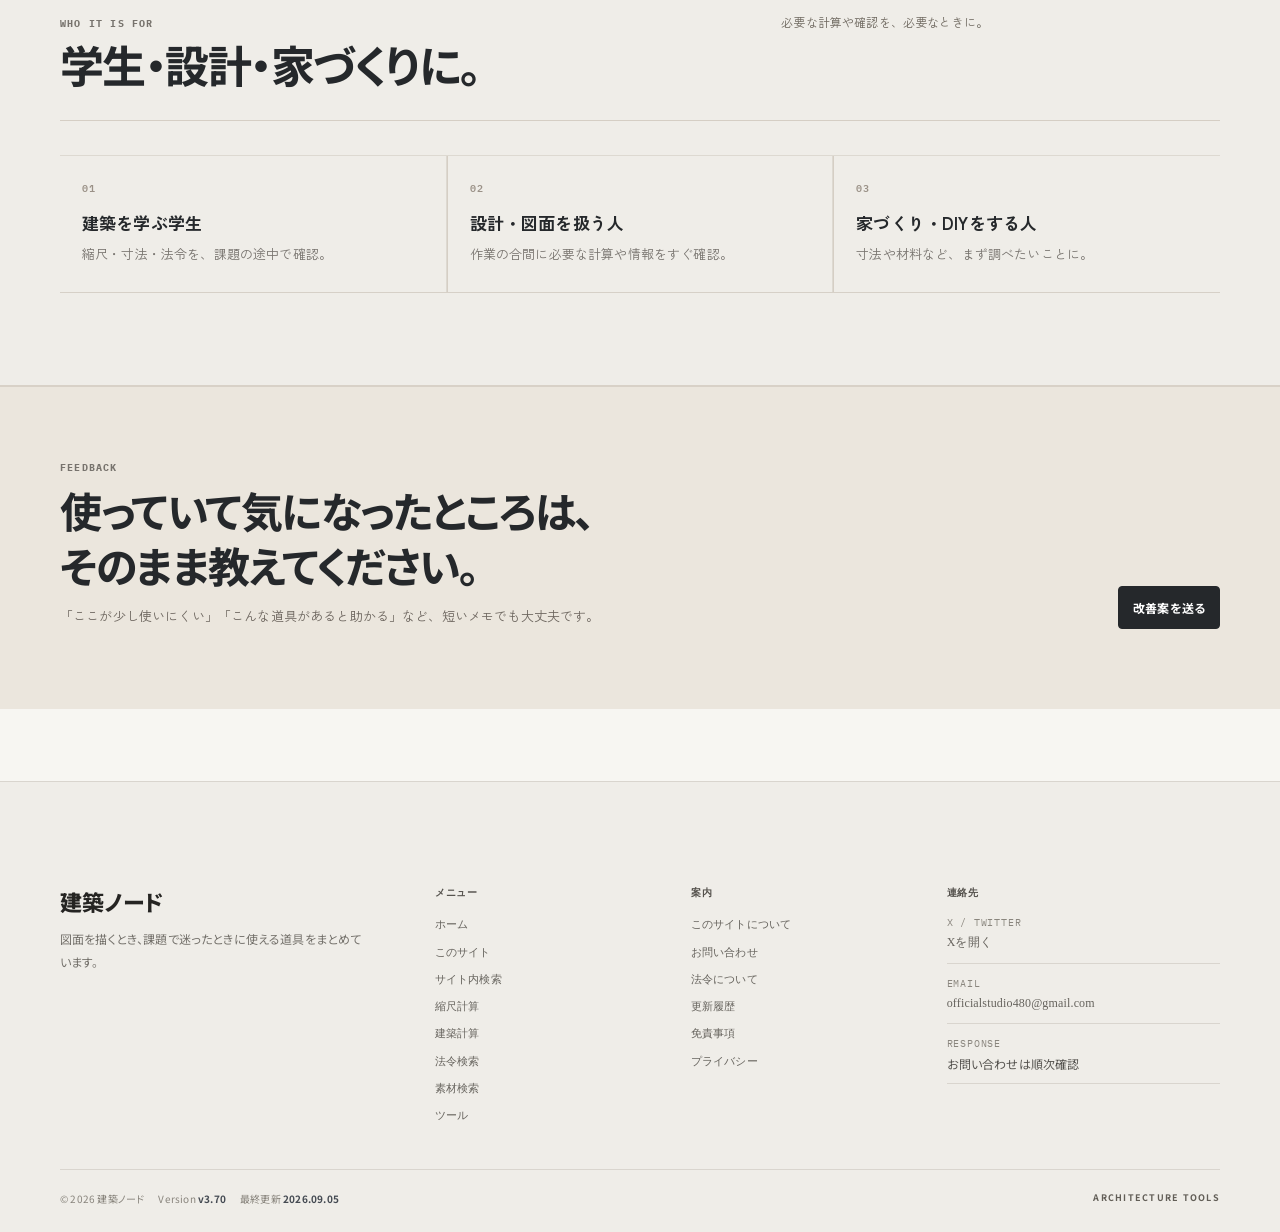
==== commit ccbea965: "Update index.html" ====
--- a/index.html
+++ b/index.html
@@ -92,7 +92,7 @@
       <span class="motion-line motion-line-b"></span>
     </div>
     <div class="container home-hero-minimal-inner">
-      <h1 id="homeHeroTitle">設計の計算を、ひとつに。</h1>
+      <h1 id="homeHeroTitle">建築計算を、ひとつに。</h1>
       <p>設計での「ちょっと手間だな」を、もっと簡単に。</p>
     </div>
   </section>
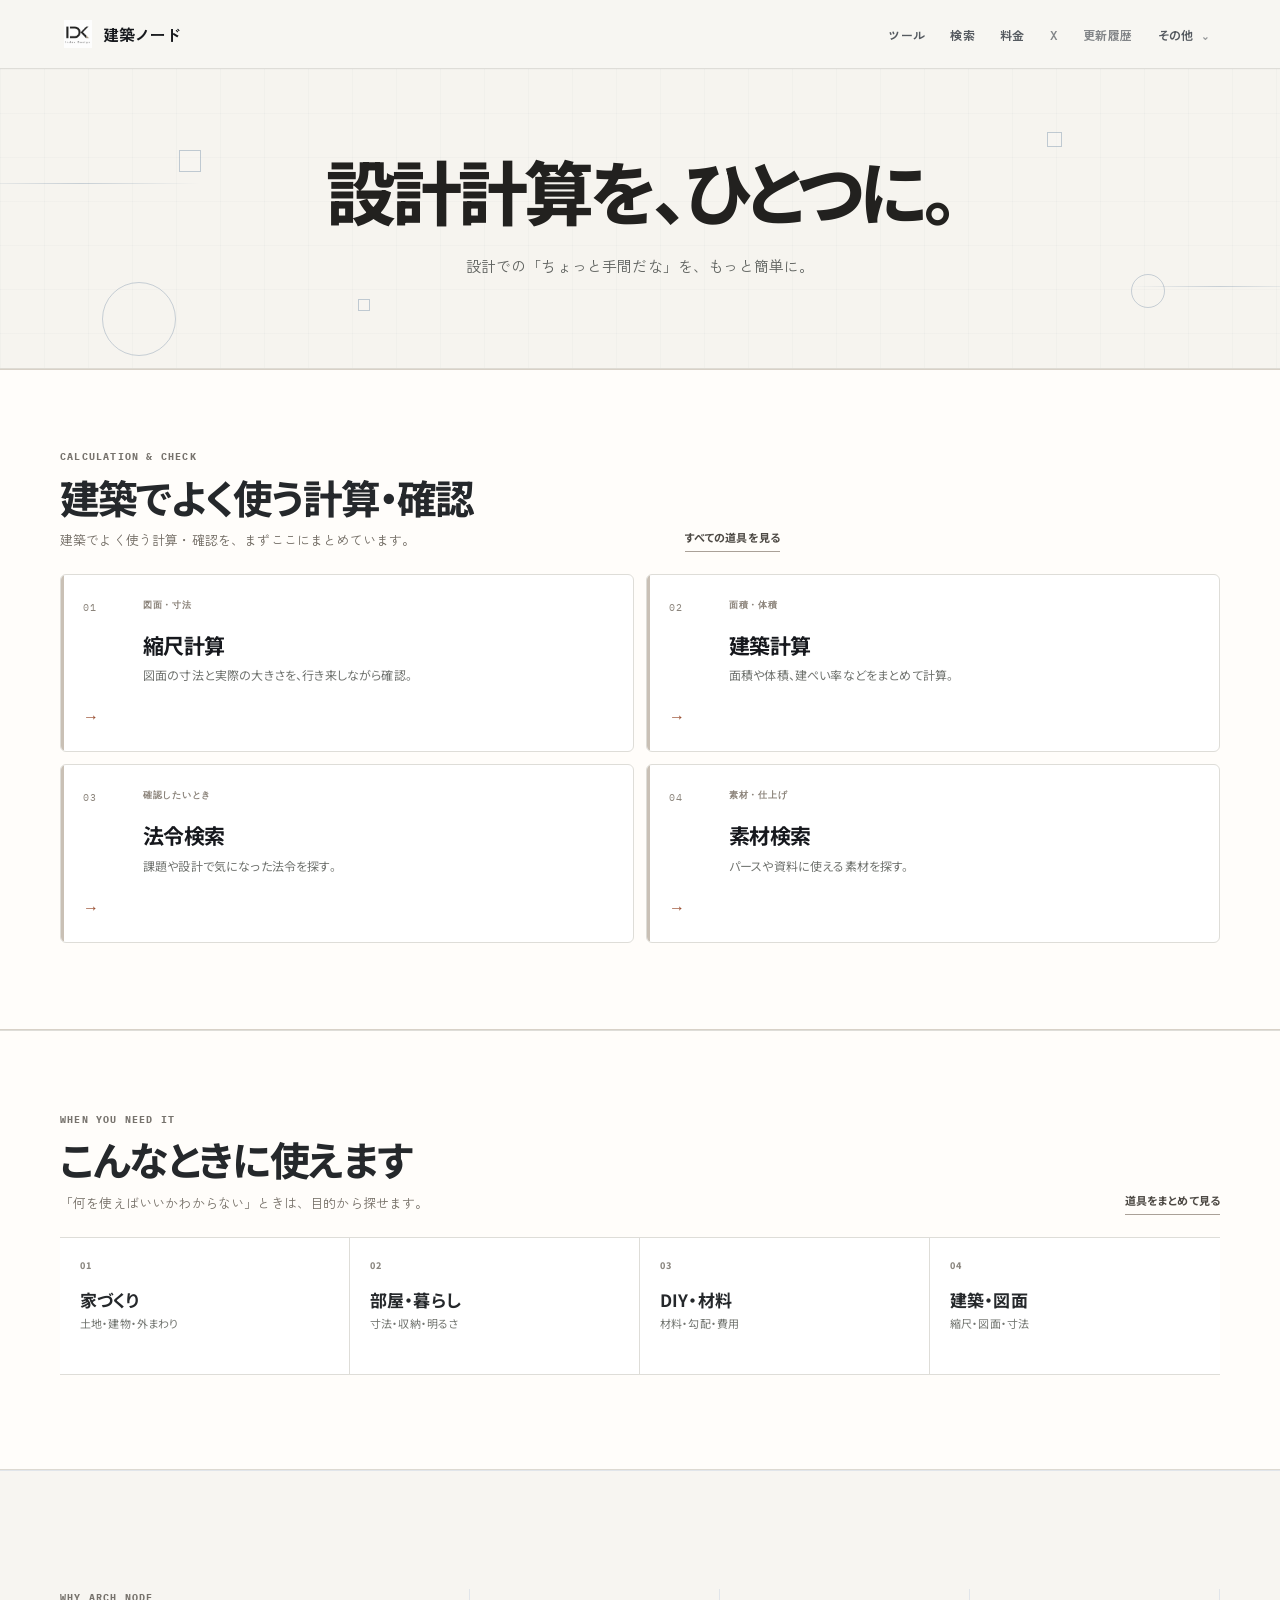
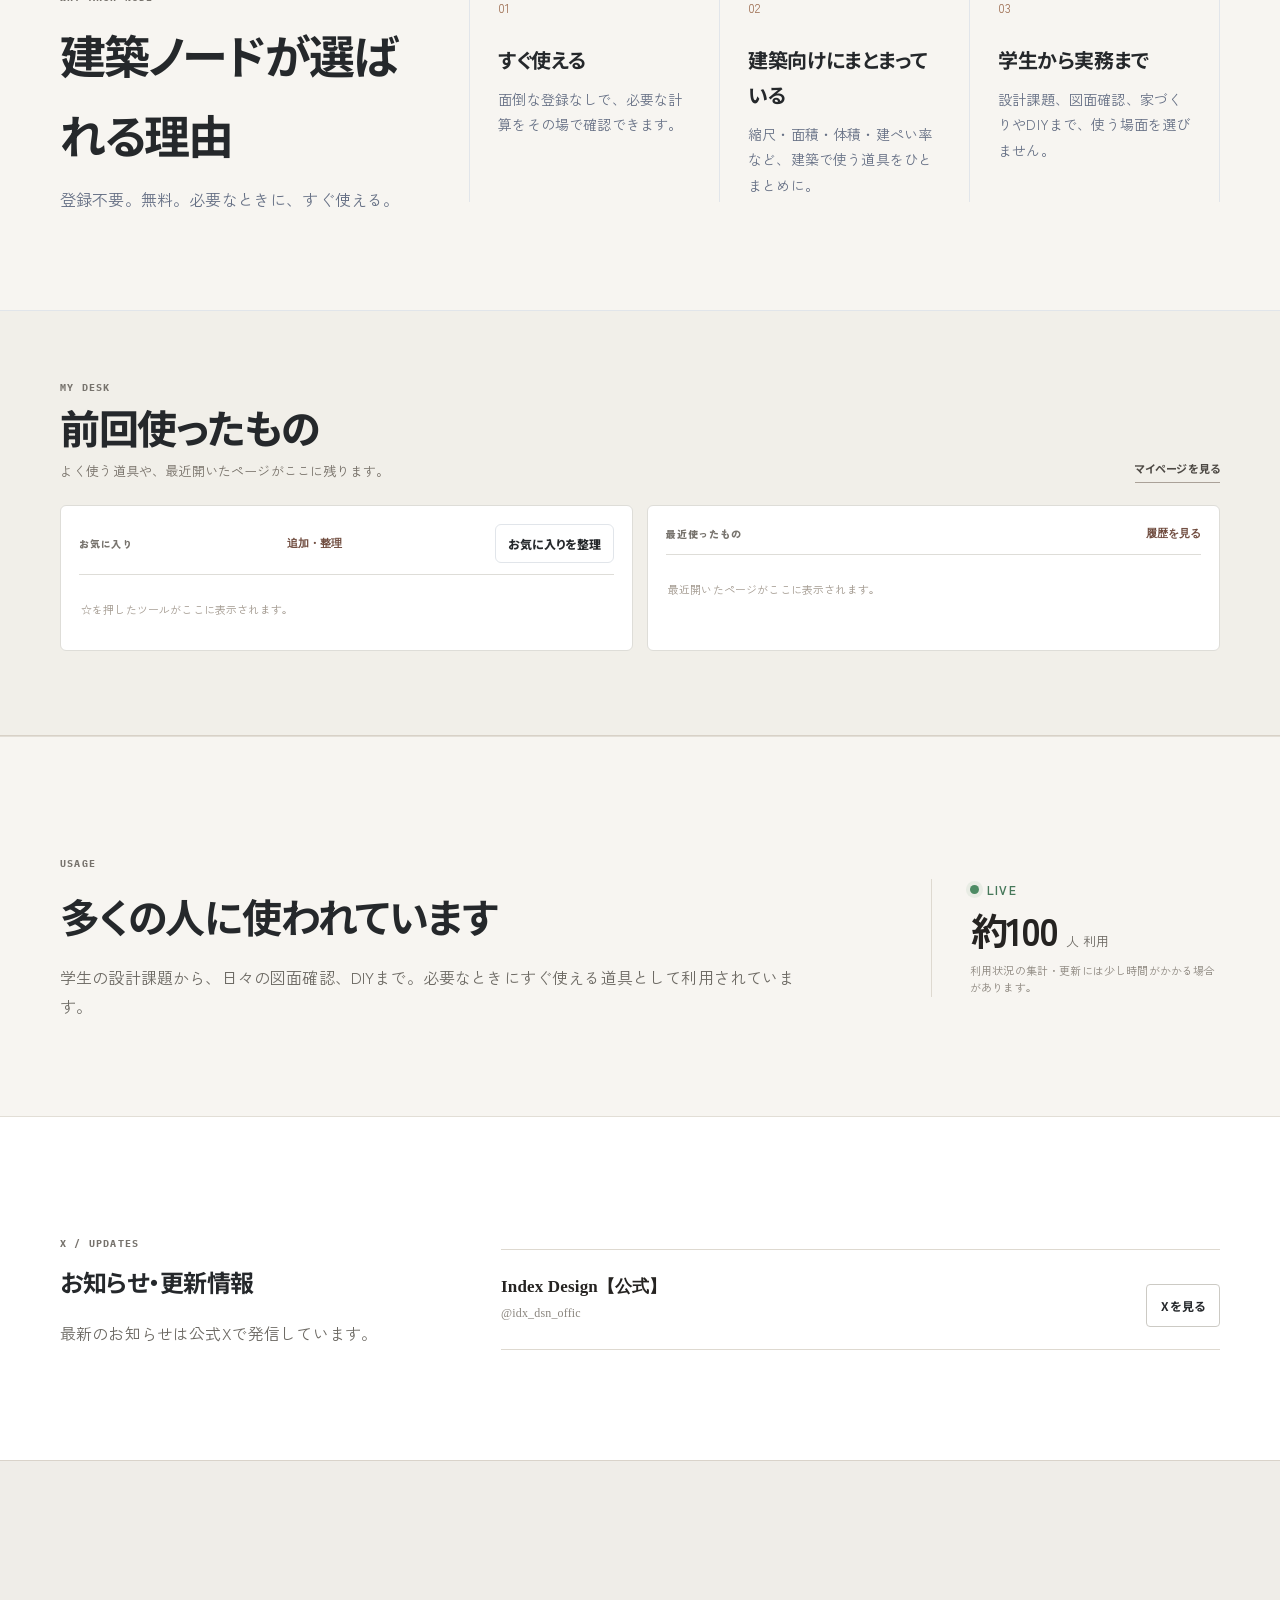
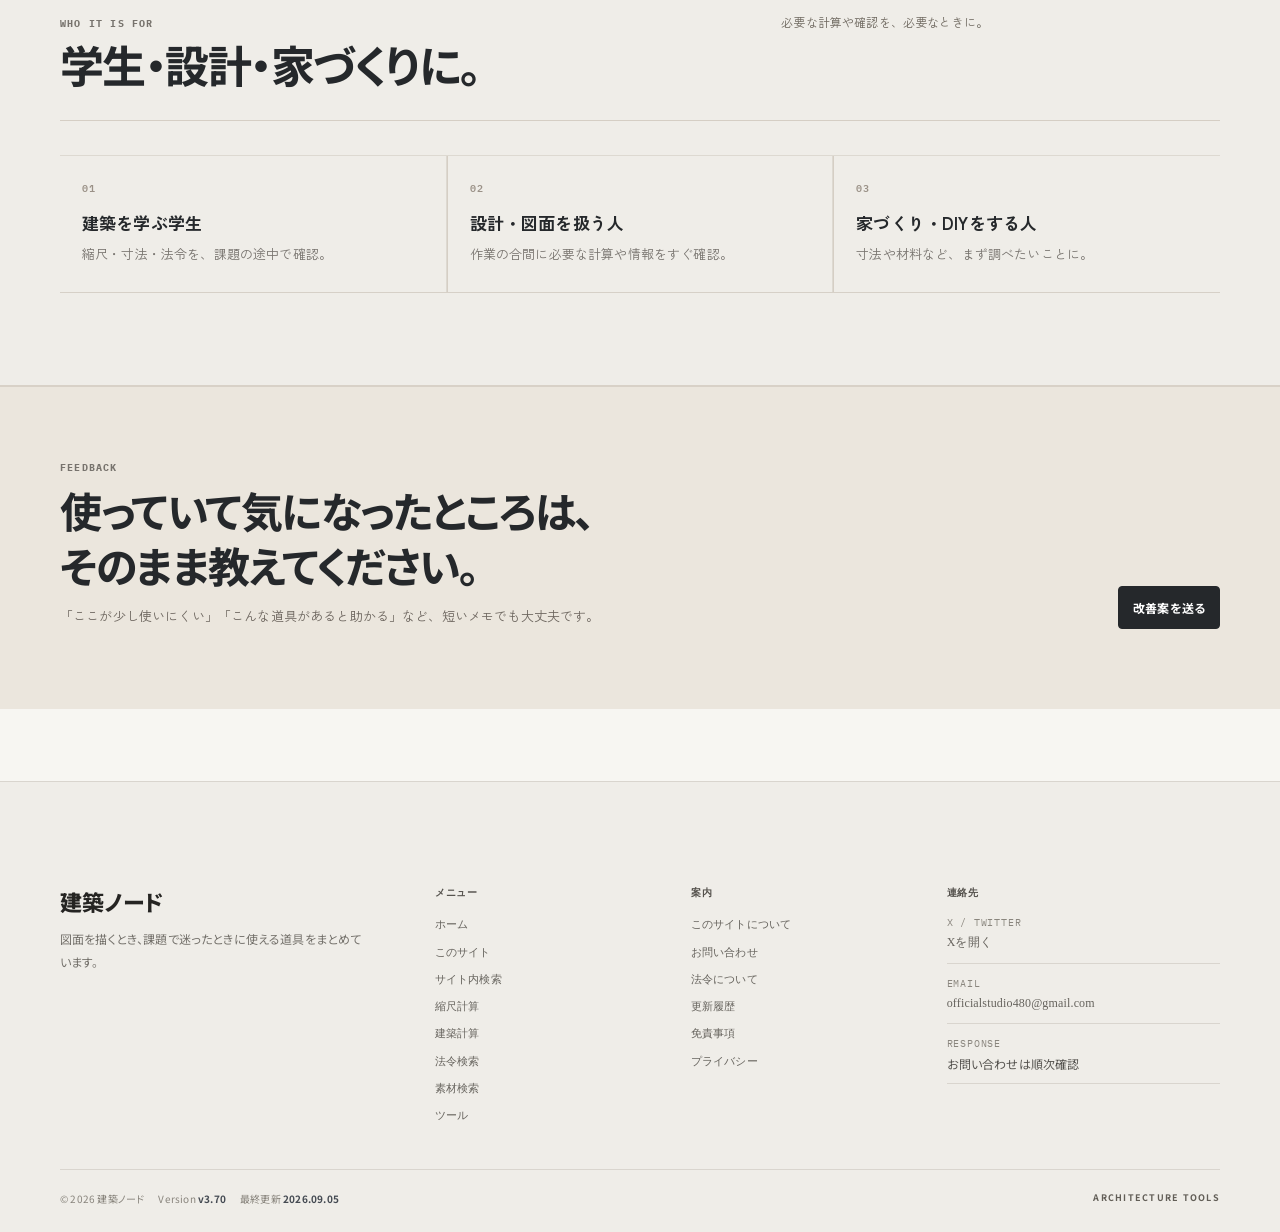
==== commit 1ab8faac: "Update index.html" ====
--- a/index.html
+++ b/index.html
@@ -92,7 +92,7 @@
       <span class="motion-line motion-line-b"></span>
     </div>
     <div class="container home-hero-minimal-inner">
-      <h1 id="homeHeroTitle">建築計算を、ひとつに。</h1>
+      <h1 id="homeHeroTitle">設計計算を、ひとつに。</h1>
       <p>設計での「ちょっと手間だな」を、もっと簡単に。</p>
     </div>
   </section>
--- a/style.css
+++ b/style.css
@@ -84,7 +84,7 @@
 }
 
 .logo-mark img{
-  width: 45px;
+  width: 50px;
   display: grid;
   place-items: center;
   font-family: "UD デジタル 教科書体 N-R", "UD Digi Kyokasho N-R", "BIZ UDP明朝", "Yu Mincho", serif;
